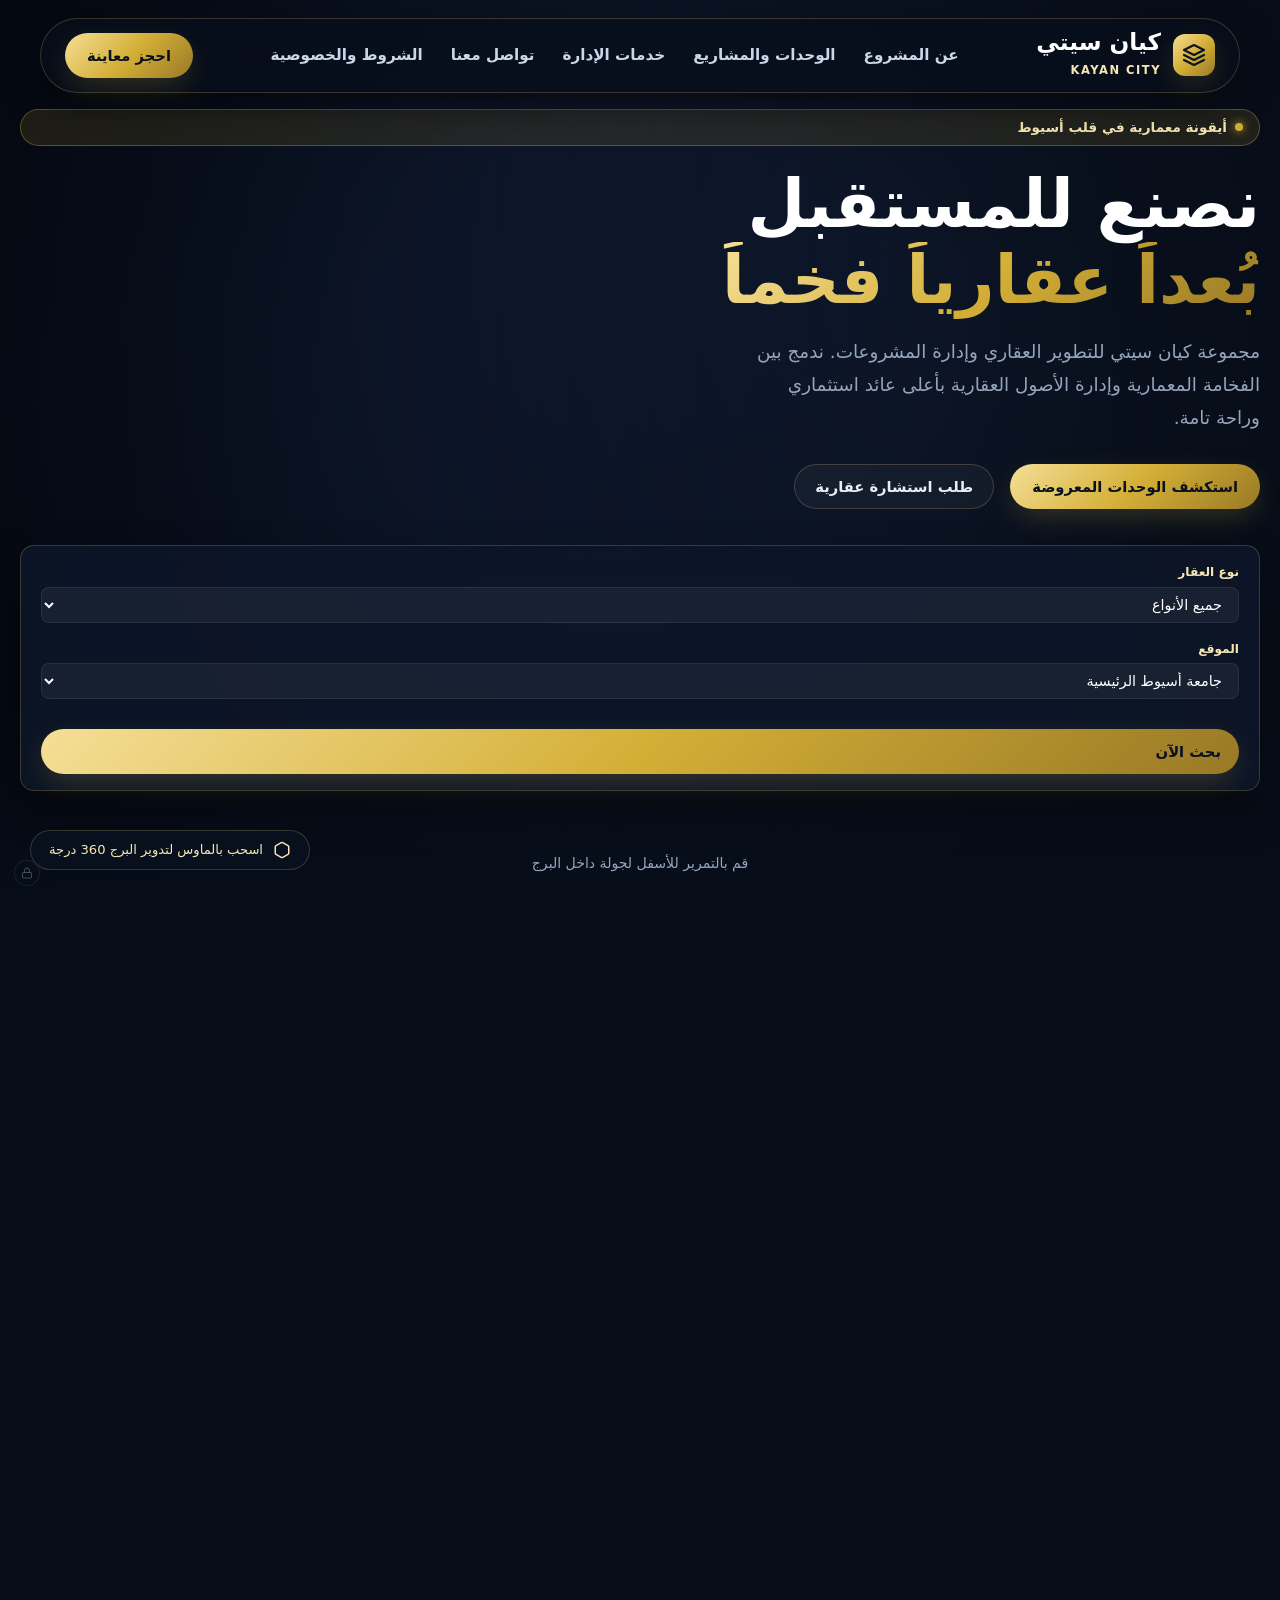
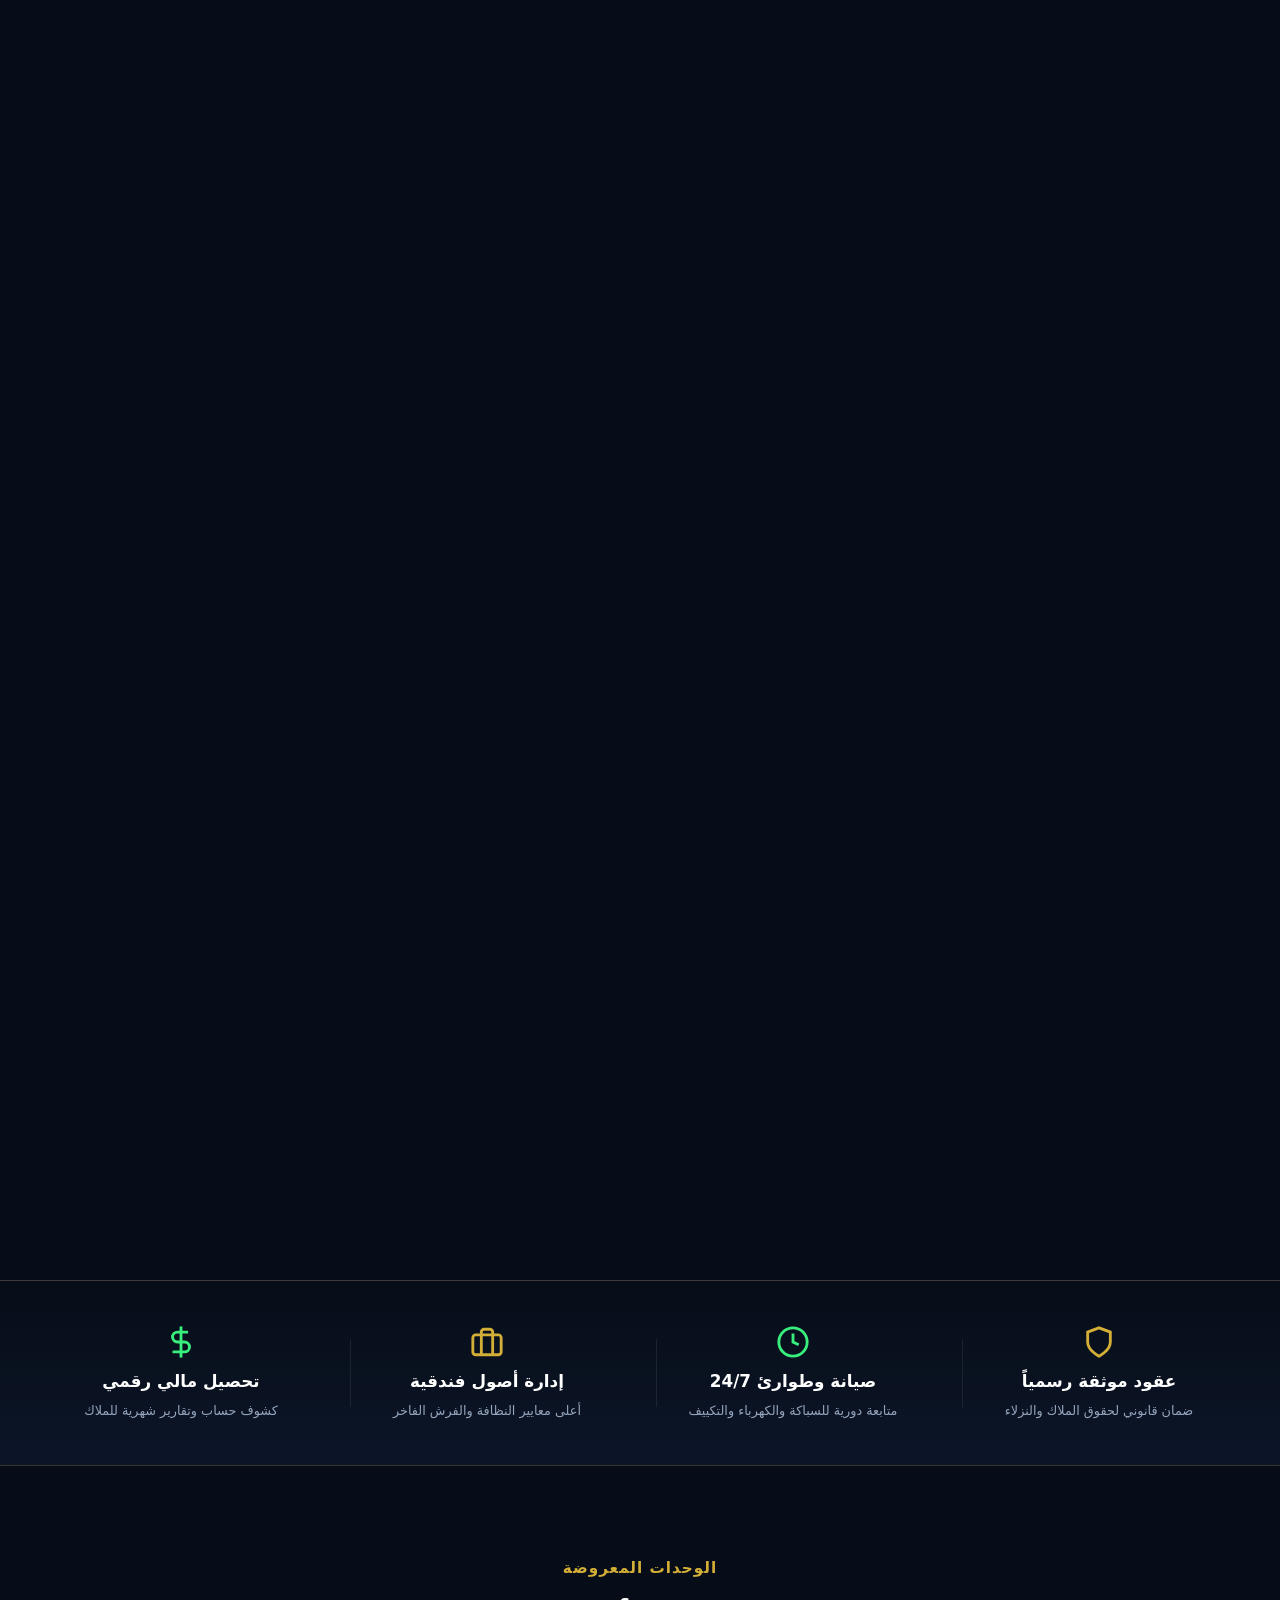
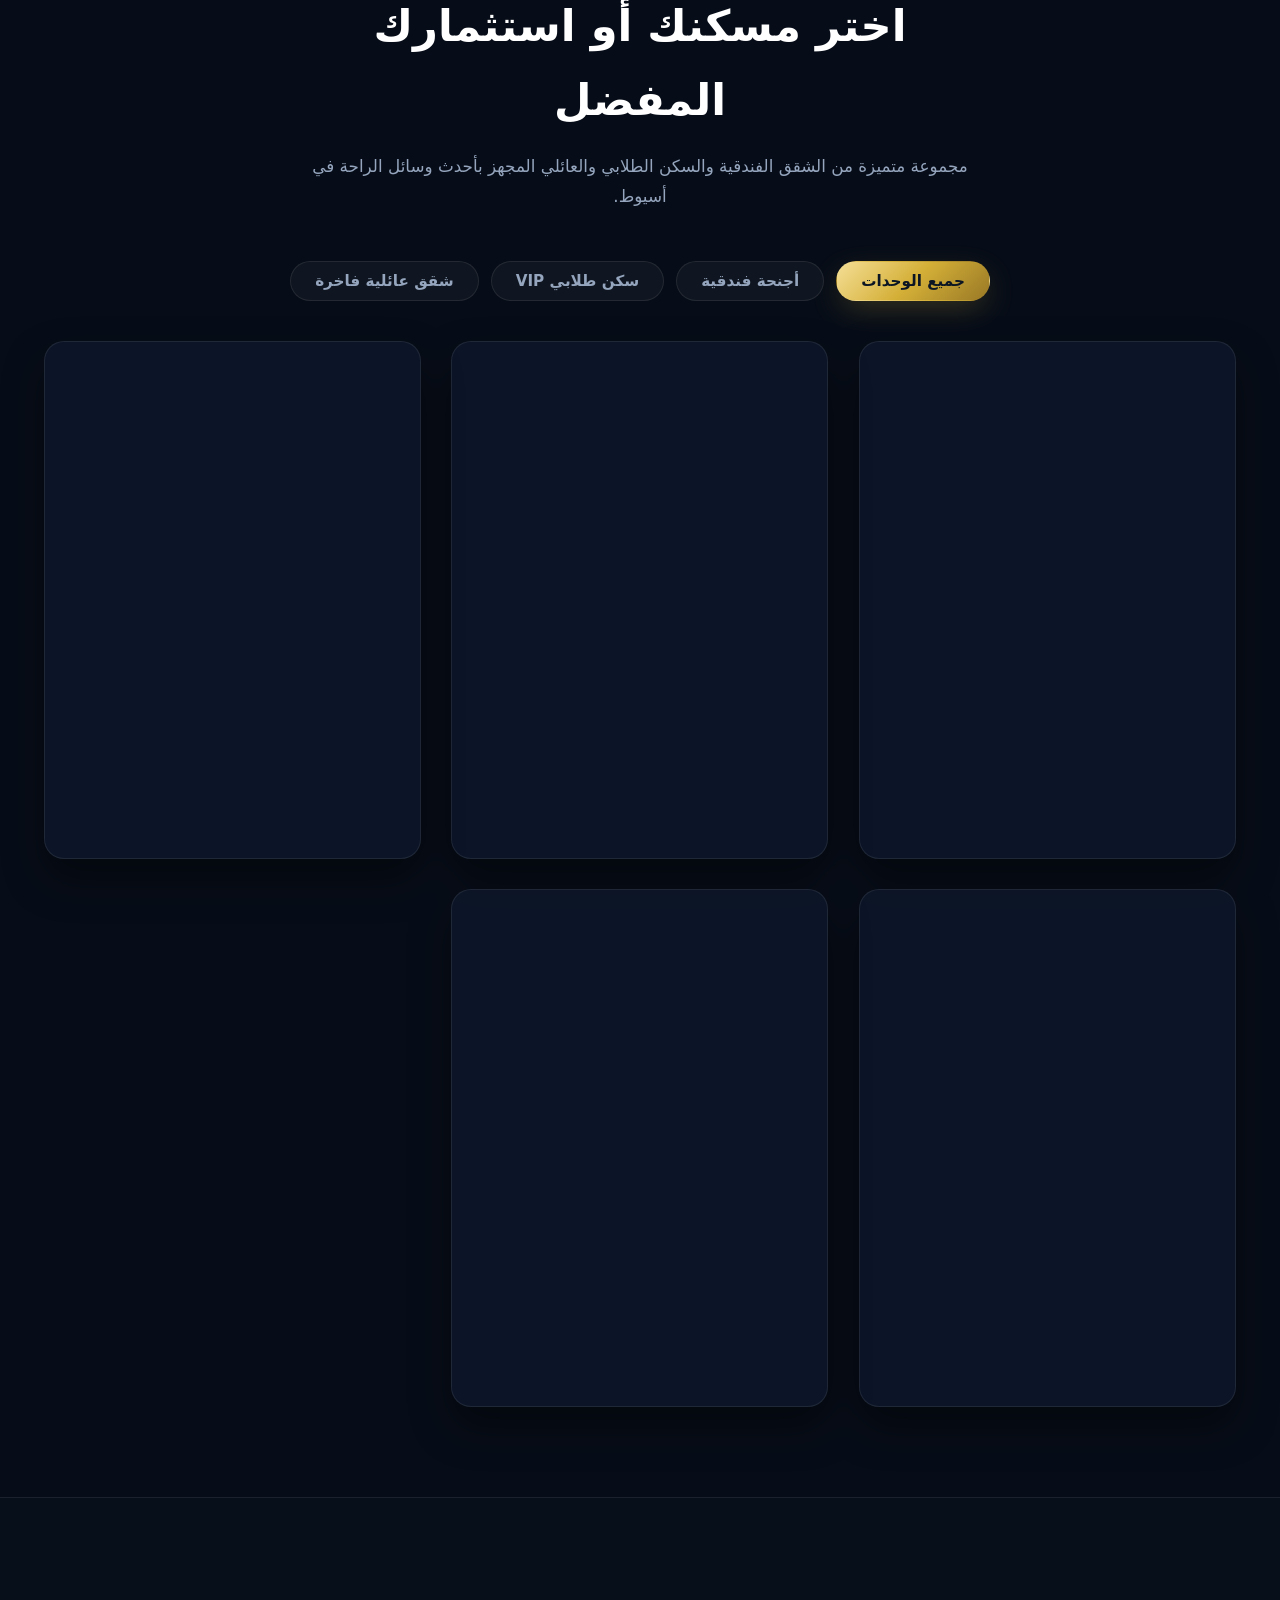
==== index.html @ 2dac5ad5 "fix: keep excel grid full size on tab clicks and add official social media channels" ====
<!DOCTYPE html>
<html lang="ar" dir="rtl">
<head>
<meta charset="utf-8">
<meta name="viewport" content="width=device-width, initial-scale=1, viewport-fit=cover">
<meta http-equiv="Content-Security-Policy" content="default-src 'self'; script-src 'self' 'unsafe-inline' https://www.gstatic.com https://cdnjs.cloudflare.com https://*.firebaseio.com; connect-src 'self' https://*.firebaseio.com wss://*.firebaseio.com https://identitytoolkit.googleapis.com https://securetoken.googleapis.com https://www.gstatic.com https://firebasestorage.googleapis.com https://*.firebasestorage.app; img-src 'self' data: blob: https:; media-src 'self' data: blob: https:; frame-src 'self' https://www.youtube.com https://www.youtube-nocookie.com https://player.vimeo.com https://drive.google.com; style-src 'self' 'unsafe-inline' https://fonts.googleapis.com; font-src 'self' https://fonts.gstatic.com; frame-ancestors 'none';">
<meta http-equiv="X-Content-Type-Options" content="nosniff">
<meta http-equiv="X-Frame-Options" content="DENY">
<meta http-equiv="X-XSS-Protection" content="1; mode=block">
<meta name="referrer" content="strict-origin-when-cross-origin">
<title>كيان سيتي للتطوير العقاري وإدارة الأصول | Kayan City</title>

<!-- ========================================== -->
<!-- 1. الأيقونات (التاب و الموبايل) -->
<!-- ========================================== -->
<!-- الصورة التالتة (اللوجو الأسود) -->
<link rel="icon" type="image/png" href="favicon.png">
<!-- الصورة التانية (اللوجو في دايرة) -->
<link rel="apple-touch-icon" sizes="180x180" href="apple-touch-icon.png">
<link rel="manifest" href="site.webmanifest.json">

<!-- ========================================== -->
<!-- 2. صورة البروفايل (لما حد يبعت اللينك) -->
<!-- ========================================== -->
<!-- الصورة الأولى (العريضة) -->
<meta property="og:title" content="كيان سيتي للتطوير العقاري وإدارة الأصول">
<meta property="og:description" content="أيقونة معمارية في قلب أسيوط. نصنع للمستقبل بُعداً عقارياً فخماً.">
<meta property="og:image" content="https://kayan-weld.vercel.app/profile.jpg">
<meta property="og:url" content="https://kayan-weld.vercel.app/">
<meta property="og:type" content="website">

<meta name="twitter:card" content="summary_large_image">
<meta name="twitter:title" content="كيان سيتي للتطوير العقاري">
<meta name="twitter:description" content="أيقونة معمارية في قلب أسيوط.">
<meta name="twitter:image" content="https://kayan-weld.vercel.app/profile.jpg">

<!-- ========================================== -->
<!-- 3. كود البحث في جوجل (Schema) -->
<!-- ========================================== -->
<script type="application/ld+json">
{
  "@context": "https://schema.org",
  "@type": "Organization",
  "name": "كيان سيتي للتطوير العقاري",
  "url": "https://kayan-weld.vercel.app/",
  "logo": "https://kayan-weld.vercel.app/apple-touch-icon.png"
}
</script>

<!-- ========================================== -->
<!-- 4. الخطوط -->
<!-- ========================================== -->
<link rel="preconnect" href="https://cdn.jsdelivr.net" crossorigin>
<link rel="preconnect" href="https://cdnjs.cloudflare.com" crossorigin>
<link rel="preconnect" href="https://fonts.googleapis.com">
<link rel="preconnect" href="https://fonts.gstatic.com" crossorigin>
<link href="https://fonts.googleapis.com/css2?family=Cairo:wght@400;500;600;700;800;900&display=swap" rel="stylesheet">

<style>
:root {
  --bg: #070d18;
  --bg-card: rgba(15, 25, 45, 0.75);
  --bg-card-hover: rgba(22, 38, 68, 0.9);
  --surface: #0d172a;
  --border: rgba(201, 169, 110, 0.25);
  --border-subtle: rgba(255, 255, 255, 0.08);
  --gold: #d4af37;
  --gold-light: #f7e7b4;
  --gold-gradient: linear-gradient(135deg, #f5df97 0%, #d4af37 50%, #997926 100%);
  --cyan: #38ef7d;
  --danger: #ef4444;
  --warning: #f59e0b;
  --text: #f0f4f9;
  --text-muted: #94a5bd;
  --radius-lg: 20px;
  --radius-md: 14px;
  --radius-sm: 8px;
  --shadow-gold: 0 10px 30px -5px rgba(212, 175, 55, 0.25);
  --shadow-card: 0 20px 40px rgba(0, 0, 0, 0.45);
}

*, *::before, *::after {
  box-sizing: border-box;
  margin: 0;
  padding: 0;
}

/* منع ظهور أي أسهم عداد أو أزرار زيادة ونقصان نهائياً للكتابة المباشرة في جميع المتصفحات */
input::-webkit-outer-spin-button,
input::-webkit-inner-spin-button {
  -webkit-appearance: none !important;
  margin: 0 !important;
  display: none !important;
}
input[type="number"] {
  -moz-appearance: textfield !important;
  appearance: textfield !important;
}

html {
  scroll-behavior: smooth;
  font-size: 16px;
}

body {
  background-color: var(--bg);
  color: var(--text);
  font-family: 'Cairo', system-ui, -apple-system, sans-serif;
  line-height: 1.7;
  overflow-x: hidden;
  direction: rtl;
}

/* Custom Scrollbar */
::-webkit-scrollbar { width: 7px; height: 7px; }
::-webkit-scrollbar-track { background: var(--bg); }
::-webkit-scrollbar-thumb { background: #1e3150; border-radius: 4px; }
::-webkit-scrollbar-thumb:hover { background: var(--gold); }

.wrap {
  width: 100%;
  max-width: 1240px;
  margin: 0 auto;
  padding: 0 24px;
}

/* Top Ad Announcement Bar */
.ad-announcement-bar {
  background: linear-gradient(90deg, #997926 0%, #d4af37 50%, #f5df97 100%);
  color: #08111e;
  padding: 10px 20px;
  font-weight: 700;
  font-size: 0.9rem;
  display: none;
  align-items: center;
  justify-content: center;
  gap: 16px;
  position: relative;
  z-index: 105;
  box-shadow: 0 4px 15px rgba(0,0,0,0.3);
}

.ad-tag-pill {
  background: #08111e;
  color: #f7e7b4;
  font-size: 0.75rem;
  padding: 3px 12px;
  border-radius: 999px;
  font-weight: 800;
}

.ad-action-btn {
  background: #08111e;
  color: #fff;
  padding: 4px 16px;
  border-radius: 999px;
  font-size: 0.82rem;
  text-decoration: none;
  font-weight: 700;
  transition: transform 0.2s ease;
}

.ad-action-btn:hover {
  transform: scale(1.05);
}

/* Navbar */
.nav-holder {
  position: fixed;
  top: 18px;
  inset-inline: 0;
  z-index: 100;
  display: flex;
  justify-content: center;
  pointer-events: none;
}

.navbar {
  pointer-events: auto;
  width: calc(100% - 36px);
  max-width: 1200px;
  background: rgba(8, 15, 28, 0.85);
  backdrop-filter: blur(20px);
  -webkit-backdrop-filter: blur(20px);
  border: 1px solid var(--border);
  border-radius: 999px;
  padding: 10px 24px;
  display: flex;
  align-items: center;
  justify-content: space-between;
  box-shadow: 0 12px 35px rgba(0, 0, 0, 0.5);
  transition: all 0.3s ease;
}

.brand {
  display: flex;
  align-items: center;
  gap: 12px;
  text-decoration: none;
}

.brand-icon {
  width: 42px;
  height: 42px;
  border-radius: 12px;
  background: var(--gold-gradient);
  display: flex;
  align-items: center;
  justify-content: center;
  color: #0b1523;
  box-shadow: var(--shadow-gold);
}

.brand-text b {
  font-family: 'Cairo', system-ui, -apple-system, sans-serif;
  font-size: 1.45rem;
  color: #fff;
  display: block;
  line-height: 1.1;
}

.brand-text span {
  font-size: 0.72rem;
  color: var(--gold-light);
  letter-spacing: 1.5px;
  text-transform: uppercase;
  font-weight: 600;
}

.nav-links {
  display: flex;
  gap: 28px;
  list-style: none;
}

.nav-links a {
  text-decoration: none;
  color: #c9d7e8;
  font-size: 0.95rem;
  font-weight: 600;
  transition: color 0.2s ease;
  position: relative;
  padding: 4px 0;
}

.nav-links a:hover {
  color: #fff;
}

.nav-cta {
  display: flex;
  align-items: center;
  gap: 10px;
}

.btn-primary {
  background: var(--gold-gradient);
  color: #08111e;
  font-weight: 700;
  font-size: 0.92rem;
  padding: 10px 22px;
  border-radius: 999px;
  text-decoration: none;
  box-shadow: var(--shadow-gold);
  transition: all 0.25s ease;
  border: none;
  cursor: pointer;
  display: inline-flex;
  align-items: center;
  gap: 8px;
  font-family: inherit;
}

.btn-primary:hover {
  transform: translateY(-2px);
  box-shadow: 0 14px 34px rgba(212, 175, 55, 0.4);
}

.btn-outline {
  border: 1px solid var(--border);
  color: #e5edf7;
  font-weight: 600;
  font-size: 0.92rem;
  padding: 9px 20px;
  border-radius: 999px;
  text-decoration: none;
  transition: all 0.25s ease;
  background: rgba(255, 255, 255, 0.04);
  cursor: pointer;
  font-family: inherit;
  display: inline-flex;
  align-items: center;
  gap: 6px;
}

.btn-outline:hover {
  background: rgba(212, 175, 55, 0.12);
  border-color: var(--gold);
  color: #fff;
}


/* 3D Hero Section */
.hero-stage {
  height: 320vh;
  position: relative;
}

.hero-viewport {
  position: sticky;
  top: 0;
  height: 100vh;
  width: 100%;
  overflow: hidden;
  background: radial-gradient(circle at 75% 30%, #15223e 0%, #080f1d 70%, #040810 100%);
}

#canvas-3d {
  position: absolute;
  inset: 0;
  width: 100%;
  height: 100%;
  display: block;
}

.hero-overlay {
  position: absolute;
  inset: 0;
  pointer-events: none;
  background: 
    linear-gradient(to top, rgba(7, 13, 24, 0.98) 0%, rgba(7, 13, 24, 0) 25%),
    linear-gradient(to left, rgba(7, 13, 24, 0.92) 0%, rgba(7, 13, 24, 0.4) 45%, rgba(7, 13, 24, 0) 70%),
    radial-gradient(circle at center, transparent 40%, rgba(3, 7, 14, 0.65) 100%);
  z-index: 2;
}

.hero-content {
  position: relative;
  z-index: 10;
  height: 100%;
  display: flex;
  flex-direction: column;
  justify-content: center;
  pointer-events: none;
}

.hero-cards-box {
  max-width: 580px;
  pointer-events: auto;
}

.badge-tag {
  display: inline-flex;
  align-items: center;
  gap: 8px;
  background: rgba(212, 175, 55, 0.12);
  border: 1px solid rgba(212, 175, 55, 0.35);
  color: var(--gold-light);
  font-size: 0.85rem;
  font-weight: 700;
  padding: 6px 16px;
  border-radius: 999px;
  margin-bottom: 20px;
}

.badge-tag::before {
  content: "";
  width: 8px;
  height: 8px;
  border-radius: 50%;
  background: var(--gold);
  box-shadow: 0 0 10px var(--gold);
}

.hero-slide {
  position: absolute;
  inset: 0;
  display: flex;
  flex-direction: column;
  justify-content: center;
  transition: opacity 0.5s ease, transform 0.5s ease;
  pointer-events: none;
}

.hero-slide.active {
  pointer-events: auto;
  opacity: 1;
  transform: translateY(0);
}

.hero-slide.inactive {
  opacity: 0;
  transform: translateY(20px);
}

.hero-title {
  font-family: 'Cairo', system-ui, -apple-system, sans-serif;
  font-size: clamp(2.6rem, 5.2vw, 4.2rem);
  font-weight: 700;
  line-height: 1.15;
  margin-bottom: 16px;
  color: #ffffff;
}

.hero-title .gold-accent {
  background: var(--gold-gradient);
  -webkit-background-clip: text;
  background-clip: text;
  color: transparent;
  display: inline-block;
}

.hero-desc {
  font-size: 1.15rem;
  color: var(--text-muted);
  line-height: 1.8;
  margin-bottom: 30px;
  max-width: 520px;
}

.hero-actions {
  display: flex;
  gap: 16px;
  flex-wrap: wrap;
}

.search-banner {
  margin-top: 36px;
  background: rgba(13, 23, 42, 0.85);
  border: 1px solid var(--border);
  backdrop-filter: blur(16px);
  border-radius: var(--radius-md);
  padding: 16px 20px;
  display: grid;
  grid-template-columns: repeat(auto-fit, minmax(130px, 1fr)) auto;
  gap: 16px;
  align-items: center;
  box-shadow: var(--shadow-card);
}

.search-field label {
  display: block;
  font-size: 0.76rem;
  color: var(--gold-light);
  font-weight: 600;
  margin-bottom: 4px;
}

.search-field select {
  width: 100%;
  background: rgba(255, 255, 255, 0.05);
  border: 1px solid var(--border-subtle);
  color: #fff;
  padding: 8px 12px;
  border-radius: var(--radius-sm);
  font-family: inherit;
  font-size: 0.9rem;
  outline: none;
}

.search-field select option {
  background: #0d172a;
  color: #fff;
}

.scene-badge-3d {
  position: absolute;
  bottom: 30px;
  left: 30px;
  z-index: 10;
  background: rgba(10, 18, 33, 0.75);
  border: 1px solid var(--border);
  padding: 8px 18px;
  border-radius: 999px;
  font-size: 0.82rem;
  color: var(--gold-light);
  display: flex;
  align-items: center;
  gap: 10px;
  backdrop-filter: blur(12px);
  pointer-events: auto;
}

.scroll-cue {
  position: absolute;
  bottom: 24px;
  inset-inline: 0;
  text-align: center;
  z-index: 10;
  color: var(--text-muted);
  font-size: 0.88rem;
  pointer-events: none;
}

/* Stats Strip */
.stats-strip {
  position: relative;
  z-index: 20;
  background: linear-gradient(180deg, rgba(7, 13, 24, 0.9) 0%, rgba(13, 23, 42, 0.95) 100%);
  border-top: 1px solid var(--border);
  border-bottom: 1px solid var(--border);
  padding: 44px 0;
}

.stats-grid {
  display: grid;
  grid-template-columns: repeat(auto-fit, minmax(200px, 1fr));
  gap: 32px;
}

.stat-item {
  text-align: center;
  position: relative;
}

.stat-item:not(:last-child)::after {
  content: "";
  position: absolute;
  left: 0;
  top: 15%;
  height: 70%;
  width: 1px;
  background: var(--border-subtle);
}

.stat-num {
  font-family: 'Cairo', system-ui, -apple-system, sans-serif;
  font-size: 2.8rem;
  font-weight: 700;
  background: var(--gold-gradient);
  -webkit-background-clip: text;
  background-clip: text;
  color: transparent;
  line-height: 1.1;
}

.stat-label {
  color: var(--text-muted);
  font-size: 0.95rem;
  margin-top: 6px;
  font-weight: 600;
}

/* Section Common Styling */
section {
  padding: 90px 0;
  position: relative;
}

.section-head {
  text-align: center;
  max-width: 680px;
  margin: 0 auto 50px;
}

.section-subtitle {
  color: var(--gold);
  font-size: 0.95rem;
  font-weight: 700;
  letter-spacing: 1px;
  margin-bottom: 8px;
  display: block;
}

.section-title {
  font-family: 'Cairo', system-ui, -apple-system, sans-serif;
  font-size: clamp(2rem, 3.5vw, 2.7rem);
  font-weight: 700;
  color: #fff;
  margin-bottom: 14px;
}

.section-desc {
  color: var(--text-muted);
  font-size: 1.05rem;
  line-height: 1.8;
}

/* Properties Grid & Cards */
.filter-tabs {
  display: flex;
  justify-content: center;
  gap: 12px;
  margin-bottom: 40px;
  flex-wrap: wrap;
}

.tab-btn {
  background: rgba(255, 255, 255, 0.04);
  border: 1px solid var(--border-subtle);
  color: var(--text-muted);
  padding: 10px 24px;
  border-radius: 999px;
  font-family: inherit;
  font-size: 0.95rem;
  font-weight: 600;
  cursor: pointer;
  transition: all 0.25s ease;
}

.tab-btn:hover, .tab-btn.active {
  background: var(--gold-gradient);
  color: #0b1523;
  border-color: transparent;
  font-weight: 700;
  box-shadow: var(--shadow-gold);
}

.properties-grid {
  display: grid;
  grid-template-columns: repeat(auto-fill, minmax(350px, 1fr));
  gap: 30px;
}

.property-card {
  background: var(--bg-card);
  border: 1px solid var(--border-subtle);
  border-radius: var(--radius-lg);
  overflow: hidden;
  transition: all 0.35s cubic-bezier(0.16, 1, 0.3, 1);
  box-shadow: var(--shadow-card);
  display: flex;
  flex-direction: column;
  position: relative;
}

.property-card:hover {
  transform: translateY(-8px);
  border-color: var(--border);
  box-shadow: 0 25px 50px rgba(0, 0, 0, 0.6), 0 0 25px rgba(212, 175, 55, 0.15);
}

.card-img-wrap {
  position: relative;
  height: 230px;
  overflow: hidden;
  background: #101c33;
}

.card-img-wrap img {
  width: 100%;
  height: 100%;
  object-fit: cover;
  transition: transform 0.6s ease;
}

.property-card:hover .card-img-wrap img {
  transform: scale(1.08);
}

.card-badge {
  position: absolute;
  top: 16px;
  right: 16px;
  background: rgba(8, 15, 28, 0.85);
  backdrop-filter: blur(8px);
  border: 1px solid var(--border);
  color: var(--gold-light);
  font-size: 0.78rem;
  font-weight: 700;
  padding: 5px 14px;
  border-radius: 999px;
  z-index: 2;
}

.card-badge.sold {
  background: #dc2626 !important;
  color: #fff !important;
  border-color: #ef4444 !important;
  box-shadow: 0 0 15px rgba(239, 68, 68, 0.5);
}

.card-badge.reserved {
  background: #d97706 !important;
  color: #fff !important;
  border-color: #f59e0b !important;
}

.sold-ribbon {
  position: absolute;
  top: 25px;
  left: -40px;
  width: 140px;
  background: #dc2626;
  color: #fff;
  font-weight: 800;
  font-size: 0.75rem;
  text-align: center;
  transform: rotate(-45deg);
  box-shadow: 0 4px 10px rgba(0,0,0,0.5);
  z-index: 3;
  padding: 4px 0;
  letter-spacing: 1px;
}

.property-card.sold-card .card-img-wrap img {
  filter: grayscale(40%) contrast(90%);
}

.card-price {
  position: absolute;
  bottom: 16px;
  left: 16px;
  background: var(--gold-gradient);
  color: #091322;
  font-size: 0.95rem;
  font-weight: 800;
  padding: 6px 16px;
  border-radius: var(--radius-sm);
  box-shadow: 0 6px 20px rgba(0, 0, 0, 0.4);
}

.card-body {
  padding: 24px;
  flex: 1;
  display: flex;
  flex-direction: column;
}

.card-body h3 {
  font-size: 1.3rem;
  color: #fff;
  font-weight: 700;
  margin-bottom: 8px;
}

.card-location {
  display: flex;
  align-items: center;
  gap: 6px;
  color: var(--text-muted);
  font-size: 0.88rem;
  margin-bottom: 16px;
}

.card-features {
  display: flex;
  justify-content: space-between;
  border-top: 1px solid var(--border-subtle);
  border-bottom: 1px solid var(--border-subtle);
  padding: 14px 0;
  margin-bottom: 20px;
  font-size: 0.88rem;
  color: #c0cee0;
}

.card-feature-item {
  display: flex;
  align-items: center;
  gap: 6px;
}

.card-feature-item svg {
  width: 17px;
  height: 17px;
  stroke: var(--gold);
}

.card-foot {
  margin-top: auto;
  display: flex;
  gap: 10px;
}

.btn-sold {
  background: rgba(239, 68, 68, 0.15);
  border: 1px solid rgba(239, 68, 68, 0.3);
  color: #fca5a5;
  font-weight: 700;
  font-size: 0.92rem;
  padding: 10px 24px;
  border-radius: 999px;
  text-align: center;
  flex: 1;
  cursor: not-allowed;
}

.empty-state-box {
  grid-column: 1 / -1;
  background: var(--bg-card);
  border: 2px dashed var(--border);
  border-radius: var(--radius-lg);
  padding: 60px 20px;
  text-align: center;
}

/* Services Grid */
.services-grid {
  display: grid;
  grid-template-columns: repeat(auto-fill, minmax(280px, 1fr));
  gap: 26px;
}

.service-card {
  background: var(--bg-card);
  border: 1px solid var(--border-subtle);
  border-radius: var(--radius-md);
  padding: 30px 24px;
  transition: all 0.3s ease;
  position: relative;
  overflow: hidden;
}

.service-card:hover {
  transform: translateY(-6px);
  border-color: var(--border);
  background: var(--bg-card-hover);
}

.service-icon {
  width: 58px;
  height: 58px;
  border-radius: 14px;
  background: rgba(212, 175, 55, 0.1);
  border: 1px solid var(--border);
  display: flex;
  align-items: center;
  justify-content: center;
  margin-bottom: 20px;
  color: var(--gold);
}

.service-icon svg {
  width: 28px;
  height: 28px;
  stroke: currentColor;
  fill: none;
  stroke-width: 1.8;
  stroke-linecap: round;
  stroke-linejoin: round;
}

.service-card h3 {
  font-size: 1.25rem;
  color: #fff;
  font-weight: 700;
  margin-bottom: 10px;
}

.service-card p {
  color: var(--text-muted);
  font-size: 0.92rem;
  line-height: 1.7;
}

/* Contact & Team */
.contact-container {
  display: grid;
  grid-template-columns: 1fr 1fr;
  gap: 40px;
  background: var(--bg-card);
  border: 1px solid var(--border);
  border-radius: var(--radius-lg);
  padding: 48px;
  box-shadow: var(--shadow-card);
}

.team-list {
  display: flex;
  flex-direction: column;
  gap: 16px;
  margin-bottom: 36px;
}

.team-member {
  display: flex;
  align-items: center;
  justify-content: space-between;
  padding: 14px 18px;
  background: rgba(255, 255, 255, 0.03);
  border: 1px solid var(--border-subtle);
  border-radius: var(--radius-md);
}

.member-info b {
  color: #fff;
  font-size: 1.05rem;
  display: block;
}

.member-info span {
  color: var(--text-muted);
  font-size: 0.84rem;
}

.member-actions {
  display: flex;
  gap: 8px;
}

.btn-sm {
  padding: 6px 14px;
  border-radius: 999px;
  font-size: 0.8rem;
  text-decoration: none;
  font-weight: 700;
}

.btn-sm.call {
  border: 1px solid var(--border);
  color: var(--gold-light);
}

.btn-sm.wa {
  background: #25d366;
  color: #0b1523;
}

.form-group {
  margin-bottom: 18px;
}

.form-group label {
  display: block;
  color: #c9d7e8;
  font-size: 0.9rem;
  font-weight: 600;
  margin-bottom: 8px;
}

.form-group input, .form-group select, .form-group textarea {
  width: 100%;
  background: rgba(255, 255, 255, 0.04);
  border: 1px solid var(--border-subtle);
  border-radius: var(--radius-sm);
  padding: 12px 16px;
  color: #fff;
  font-family: inherit;
  font-size: 0.95rem;
  outline: none;
}

.form-group input:focus, .form-group select:focus, .form-group textarea:focus {
  border-color: var(--gold);
}

/* Footer */
footer {
  background: #040810;
  border-top: 1px solid var(--border-subtle);
  padding: 60px 0 30px;
  color: var(--text-muted);
  font-size: 0.92rem;
}

.footer-top {
  display: grid;
  grid-template-columns: 2fr 1fr 1fr 1fr;
  gap: 40px;
  margin-bottom: 40px;
}

.footer-col h4 {
  color: #fff;
  font-size: 1.1rem;
  margin-bottom: 18px;
  font-weight: 700;
}

.footer-col ul { list-style: none; }
.footer-col li { margin-bottom: 10px; }
.footer-col a { color: var(--text-muted); text-decoration: none; }
.footer-col a:hover { color: var(--gold); }

.footer-bottom {
  text-align: center;
  border-top: 1px solid rgba(255, 255, 255, 0.05);
  padding-top: 25px;
  font-size: 0.85rem;
}

/* Subtle Discreet Admin Lock (غير ملفت نهائياً للزوار) */
.discreet-lock-btn {
  position: fixed;
  bottom: 14px;
  left: 14px;
  width: 26px;
  height: 26px;
  border-radius: 50%;
  background: rgba(10, 18, 33, 0.35);
  border: 1px solid rgba(255, 255, 255, 0.08);
  color: rgba(255, 255, 255, 0.25);
  display: flex;
  align-items: center;
  justify-content: center;
  cursor: pointer;
  z-index: 999;
  transition: all 0.25s ease;
  backdrop-filter: blur(4px);
  padding: 0;
}

.discreet-lock-btn:hover {
  background: rgba(14, 23, 42, 0.95);
  border-color: var(--gold);
  color: var(--gold);
  opacity: 1;
}

/* Passcode & Security Deletion Modal */
.admin-passcode-modal {
  position: fixed;
  inset: 0;
  background: rgba(3, 7, 14, 0.88);
  backdrop-filter: blur(14px);
  -webkit-backdrop-filter: blur(14px);
  z-index: 35000000 !important;
  display: none;
  align-items: center;
  justify-content: center;
  padding: 20px;
}

.admin-passcode-modal.show {
  display: flex !important;
  animation: zoomIn 0.25s ease;
}

.passcode-card {
  width: 100%;
  max-width: 420px;
  background: #0d172a;
  border: 1px solid var(--border);
  border-radius: var(--radius-lg);
  padding: 40px 32px;
  text-align: center;
  box-shadow: 0 25px 60px rgba(0, 0, 0, 0.7);
}

.passcode-card h3 {
  font-family: 'Cairo', system-ui, -apple-system, sans-serif;
  color: #fff;
  font-size: 1.7rem;
  margin-bottom: 8px;
}

.passcode-input {
  width: 100%;
  background: rgba(255, 255, 255, 0.05);
  border: 1px solid var(--border-subtle);
  border-radius: var(--radius-sm);
  padding: 14px;
  color: #fff;
  font-size: 1.4rem;
  text-align: center;
  letter-spacing: 6px;
  outline: none;
  margin-bottom: 18px;
  transition: border-color 0.2s ease;
}

.passcode-input:focus {
  border-color: var(--gold);
}

/* ========================================================
   FULL SCREEN INTEGRATED ADMIN DASHBOARD
   ======================================================== */
.admin-overlay-view {
  position: fixed;
  inset: 0;
  z-index: 999999;
  background: #070d18;
  display: none;
  flex-direction: row;
  width: 100vw;
  height: 100vh;
  overflow: hidden;
}

.admin-overlay-view.open {
  display: flex !important;
}

.admin-sidebar {
  width: 280px;
  background: #0a1324;
  border-left: 1px solid var(--border-subtle);
  display: flex;
  flex-direction: column;
  height: 100vh;
  padding: 24px 20px;
  flex-shrink: 0;
  overflow-y: auto;
}

.admin-main {
  flex: 1;
  padding: 32px 40px;
  background: #070d18;
  height: 100vh;
  overflow-y: auto;
}

.admin-menu-list {
  list-style: none;
  display: flex;
  flex-direction: column;
  gap: 6px;
  flex: 1;
  margin-top: 20px;
}

.admin-tab-btn {
  display: flex;
  align-items: center;
  gap: 12px;
  padding: 12px 16px;
  border-radius: var(--radius-sm);
  color: var(--text-muted);
  font-size: 0.95rem;
  font-weight: 600;
  background: transparent;
  border: none;
  width: 100%;
  cursor: pointer;
  text-align: right;
  font-family: inherit;
  transition: all 0.2s ease;
}

.admin-tab-btn:hover, .admin-tab-btn.active {
  background: rgba(212, 175, 55, 0.12);
  color: #fff;
  border-right: 3px solid var(--gold);
}

.admin-tab-btn svg {
  width: 20px;
  height: 20px;
  stroke: currentColor;
}

.btn-back-site {
  display: flex;
  align-items: center;
  gap: 10px;
  background: rgba(255, 255, 255, 0.05);
  border: 1px solid var(--border);
  color: #fff;
  width: 100%;
  padding: 11px 16px;
  border-radius: var(--radius-sm);
  font-family: inherit;
  font-size: 0.92rem;
  font-weight: 700;
  cursor: pointer;
  justify-content: center;
  margin-bottom: 10px;
  transition: all 0.2s ease;
}

.btn-back-site:hover {
  background: rgba(212, 175, 55, 0.18);
  border-color: var(--gold);
}

.btn-logout-panel {
  display: flex;
  align-items: center;
  gap: 10px;
  color: #ef4444;
  background: rgba(239, 68, 68, 0.1);
  border: 1px solid rgba(239, 68, 68, 0.2);
  width: 100%;
  padding: 10px 14px;
  border-radius: var(--radius-sm);
  font-family: inherit;
  font-size: 0.88rem;
  font-weight: 700;
  cursor: pointer;
  justify-content: center;
  transition: all 0.2s ease;
}

.btn-logout-panel:hover {
  background: #ef4444;
  color: #fff;
}

.kpi-row {
  display: grid;
  grid-template-columns: repeat(auto-fit, minmax(200px, 1fr));
  gap: 20px;
  margin-bottom: 28px;
}

.admin-kpi {
  background: #0d172a;
  border: 1px solid var(--border-subtle);
  border-radius: var(--radius-md);
  padding: 22px;
  position: relative;
  overflow: hidden;
}

.admin-kpi::after {
  content: "";
  position: absolute;
  top: 0;
  right: 0;
  width: 4px;
  height: 100%;
  background: var(--gold-gradient);
}

.admin-kpi.success::after { background: var(--cyan); }
.admin-kpi.warning::after { background: var(--warning); }
.admin-kpi.danger::after { background: #ef4444; }

.kpi-label {
  color: var(--text-muted);
  font-size: 0.85rem;
  margin-bottom: 6px;
  font-weight: 600;
}

.kpi-number {
  font-family: 'Cairo', system-ui, -apple-system, sans-serif;
  font-size: 2.2rem;
  font-weight: 700;
  color: #fff;
  line-height: 1;
}

.content-box {
  background: #0d172a;
  border: 1px solid var(--border-subtle);
  border-radius: var(--radius-lg);
  padding: 28px;
  box-shadow: 0 15px 35px rgba(0, 0, 0, 0.4);
  margin-bottom: 30px;
}

.box-header {
  display: flex;
  justify-content: space-between;
  align-items: center;
  margin-bottom: 24px;
  padding-bottom: 16px;
  border-bottom: 1px solid var(--border-subtle);
  flex-wrap: wrap;
  gap: 12px;
}

.box-header h2 {
  font-size: 1.35rem;
  color: #fff;
  display: flex;
  align-items: center;
  gap: 10px;
}

.table-responsive { overflow-x: auto; }

.admin-table {
  width: 100%;
  border-collapse: collapse;
  font-size: 0.92rem;
}

.admin-table th {
  text-align: right;
  padding: 14px 16px;
  background: rgba(255, 255, 255, 0.02);
  color: var(--text-muted);
  font-weight: 700;
  border-bottom: 1px solid var(--border-subtle);
  white-space: nowrap;
}

.admin-table td {
  padding: 16px;
  border-bottom: 1px solid var(--border-subtle);
  color: #dbe4f0;
  vertical-align: middle;
}

.property-thumb {
  width: 65px;
  height: 48px;
  border-radius: 8px;
  object-fit: cover;
  background: #111e33;
}

.status-select {
  background: #08111e;
  border: 1px solid var(--border-subtle);
  color: #fff;
  padding: 6px 10px;
  border-radius: 6px;
  font-family: inherit;
  font-size: 0.85rem;
  cursor: pointer;
  outline: none;
}

.action-group { display: flex; gap: 8px; }

.btn-icon {
  background: rgba(255, 255, 255, 0.04);
  border: 1px solid var(--border-subtle);
  color: #cbd7e6;
  width: 34px;
  height: 34px;
  border-radius: 8px;
  display: flex;
  align-items: center;
  justify-content: center;
  cursor: pointer;
  transition: all 0.2s ease;
}

.btn-icon:hover {
  background: rgba(212, 175, 55, 0.15);
  color: var(--gold);
  border-color: var(--gold);
}

.btn-icon.delete:hover {
  background: rgba(239, 68, 68, 0.2);
  color: #ef4444;
  border-color: #ef4444;
}

/* Student Housing System Styles */
.student-search-bar {
  display: flex;
  gap: 12px;
  flex-wrap: wrap;
  margin-bottom: 20px;
  align-items: center;
}

.student-search-input {
  flex: 1;
  min-width: 250px;
  background: rgba(255, 255, 255, 0.05);
  border: 1px solid var(--border-subtle);
  border-radius: var(--radius-sm);
  padding: 10px 14px;
  color: #fff;
  font-family: inherit;
  font-size: 0.92rem;
  outline: none;
  transition: border-color 0.2s ease;
}

.student-search-input:focus {
  border-color: var(--gold);
}

.student-filter-select {
  background: #08111e;
  border: 1px solid var(--border-subtle);
  border-radius: var(--radius-sm);
  padding: 10px 14px;
  color: #fff;
  font-family: inherit;
  font-size: 0.88rem;
  outline: none;
  cursor: pointer;
}

.month-badges-grid {
  display: flex;
  flex-wrap: wrap;
  gap: 6px;
  max-width: 320px;
}

.month-badge-item {
  font-size: 0.74rem;
  padding: 3px 8px;
  border-radius: 6px;
  cursor: pointer;
  user-select: none;
  font-weight: 700;
  display: inline-flex;
  align-items: center;
  gap: 3px;
  transition: all 0.15s ease;
  border: 1px solid transparent;
}

.month-badge-item.paid {
  background: rgba(56, 239, 125, 0.15);
  color: #38ef7d;
  border-color: rgba(56, 239, 125, 0.35);
}

.month-badge-item.paid:hover {
  background: rgba(56, 239, 125, 0.3);
  transform: scale(1.05);
}

.month-badge-item.unpaid {
  background: rgba(239, 68, 68, 0.12);
  color: #fca5a5;
  border-color: rgba(239, 68, 68, 0.25);
}

.month-badge-item.unpaid:hover {
  background: rgba(239, 68, 68, 0.25);
  transform: scale(1.05);
}

.supervisor-pill {
  font-size: 0.78rem;
  background: rgba(212, 175, 55, 0.12);
  color: var(--gold-light);
  border: 1px solid rgba(212, 175, 55, 0.3);
  padding: 3px 10px;
  border-radius: 999px;
  display: inline-block;
  font-weight: 600;
}

.notes-pill {
  font-size: 0.8rem;
  color: #fcd34d;
  background: rgba(245, 158, 11, 0.12);
  border: 1px solid rgba(245, 158, 11, 0.25);
  padding: 2px 8px;
  border-radius: 4px;
  display: inline-block;
}

.btn-wa-sm {
  background: #25d366;
  color: #08111e;
  border: none;
  width: 28px;
  height: 28px;
  border-radius: 6px;
  display: inline-flex;
  align-items: center;
  justify-content: center;
  text-decoration: none;
  transition: transform 0.2s ease;
}

.btn-wa-sm:hover {
  transform: scale(1.1);
}

.btn-tel-sm {
  background: rgba(255, 255, 255, 0.08);
  color: #fff;
  border: 1px solid var(--border-subtle);
  width: 28px;
  height: 28px;
  border-radius: 6px;
  display: inline-flex;
  align-items: center;
  justify-content: center;
  text-decoration: none;
  transition: all 0.2s ease;
}

.btn-tel-sm:hover {
  background: var(--gold);
  color: #08111e;
}

/* Modals inside Admin */
.admin-sub-modal {
  position: fixed;
  inset: 0;
  background: rgba(3, 7, 14, 0.88);
  backdrop-filter: blur(8px);
  z-index: 1000000;
  display: none;
  align-items: center;
  justify-content: center;
  padding: 20px;
}

.admin-sub-modal.open { display: flex !important; }

.admin-sub-card {
  width: 100%;
  max-width: 680px;
  background: #0d172a;
  border: 1px solid var(--border);
  border-radius: var(--radius-lg);
  padding: 32px;
  max-height: 90vh;
  overflow-y: auto;
  box-shadow: 0 30px 80px rgba(0, 0, 0, 0.7);
}

.form-grid-2 {
  display: grid;
  grid-template-columns: 1fr 1fr;
  gap: 16px;
}

.form-field-admin { margin-bottom: 16px; }
.form-field-admin.full { grid-column: 1 / -1; }

.form-field-admin label {
  display: block;
  font-size: 0.88rem;
  color: #c9d7e8;
  font-weight: 600;
  margin-bottom: 6px;
}

.form-field-admin input, .form-field-admin select {
  width: 100%;
  background: rgba(255, 255, 255, 0.04);
  border: 1px solid var(--border-subtle);
  border-radius: var(--radius-sm);
  padding: 10px 14px;
  color: #fff;
  font-family: inherit;
  font-size: 0.92rem;
  outline: none;
}

.form-field-admin input:focus, .form-field-admin select:focus {
  border-color: var(--gold);
}

.image-presets {
  display: flex;
  gap: 10px;
  margin-top: 8px;
  overflow-x: auto;
  padding-bottom: 6px;
}

.preset-thumb {
  width: 60px;
  height: 45px;
  border-radius: 6px;
  object-fit: cover;
  cursor: pointer;
  border: 2px solid transparent;
  opacity: 0.7;
  transition: all 0.2s ease;
}

.preset-thumb:hover, .preset-thumb.active {
  opacity: 1;
  border-color: var(--gold);
  transform: scale(1.05);
}

.ad-editor-box {
  background: rgba(255, 255, 255, 0.02);
  border: 1px solid var(--border-subtle);
  border-radius: var(--radius-md);
  padding: 24px;
  margin-bottom: 24px;
}

.ad-switch-label {
  display: flex;
  align-items: center;
  gap: 14px;
  cursor: pointer;
  margin-bottom: 18px;
  font-size: 1.1rem;
  color: #fff;
  font-weight: 700;
}

.switch-toggle {
  position: relative;
  width: 50px;
  height: 26px;
  background: #243550;
  border-radius: 999px;
  transition: background 0.3s ease;
}

.switch-toggle::after {
  content: "";
  position: absolute;
  top: 3px;
  right: 4px;
  width: 20px;
  height: 20px;
  border-radius: 50%;
  background: #fff;
  transition: transform 0.3s ease;
}

input[type="checkbox"]:checked + .switch-toggle { background: var(--cyan); }
input[type="checkbox"]:checked + .switch-toggle::after { transform: translateX(-22px); }

.ad-preview-box {
  margin-top: 20px;
  padding: 14px 20px;
  background: linear-gradient(90deg, #d4af37, #f7e7b4);
  color: #0b1523;
  border-radius: var(--radius-sm);
  font-weight: 700;
  display: flex;
  justify-content: space-between;
  align-items: center;
  box-shadow: 0 10px 25px rgba(212, 175, 55, 0.25);
}

.toast-notice {
  position: fixed;
  bottom: 24px;
  left: 24px;
  background: #0f1f38;
  border: 1px solid var(--gold);
  color: #fff;
  padding: 12px 24px;
  border-radius: 999px;
  font-weight: 700;
  box-shadow: 0 10px 30px rgba(0, 0, 0, 0.5);
  display: none;
  z-index: 40000000 !important;
}

/* Pagination Styling */
.table-pagination-bar {
  display: flex;
  justify-content: space-between;
  align-items: center;
  flex-wrap: wrap;
  gap: 16px;
  padding: 16px 8px 4px 8px;
  margin-top: 14px;
  border-top: 1px solid var(--border-subtle);
}

.pagination-info {
  font-size: 0.88rem;
  color: var(--text-muted);
}

.pagination-controls {
  display: flex;
  align-items: center;
  gap: 14px;
  flex-wrap: wrap;
}

.pagination-size-wrap {
  display: flex;
  align-items: center;
  gap: 8px;
  font-size: 0.85rem;
  color: var(--text-muted);
}

.pagination-select {
  background: rgba(255, 255, 255, 0.05);
  border: 1px solid var(--border-subtle);
  border-radius: var(--radius-sm);
  color: #fff;
  padding: 5px 10px;
  font-family: inherit;
  font-size: 0.85rem;
  cursor: pointer;
  outline: none;
}

.pagination-nav {
  display: flex;
  align-items: center;
  gap: 8px;
}

.btn-pagination {
  background: rgba(255, 255, 255, 0.05);
  border: 1px solid var(--border-subtle);
  color: #fff;
  padding: 6px 14px;
  border-radius: var(--radius-sm);
  font-family: inherit;
  font-size: 0.85rem;
  font-weight: 600;
  cursor: pointer;
  transition: all 0.2s ease;
}

.btn-pagination:hover:not(:disabled) {
  background: rgba(212, 175, 55, 0.18);
  border-color: var(--gold);
}

.btn-pagination:disabled {
  opacity: 0.35;
  cursor: not-allowed;
}

.pagination-current-page {
  font-size: 0.88rem;
  font-weight: 700;
  color: var(--gold-light);
  min-width: 48px;
  text-align: center;
}

/* Cloud DB Tab Styles */
.db-status-banner {
  display: flex;
  align-items: center;
  justify-content: space-between;
  padding: 16px 20px;
  border-radius: var(--radius-md);
  margin-bottom: 24px;
  background: rgba(13, 23, 42, 0.95);
  border: 1px solid var(--border);
  flex-wrap: wrap;
  gap: 12px;
}

.db-status-badge {
  display: inline-flex;
  align-items: center;
  gap: 8px;
  padding: 6px 14px;
  border-radius: 999px;
  font-size: 0.85rem;
  font-weight: 700;
}

.db-status-badge.connected {
  background: rgba(56, 239, 125, 0.15);
  color: #38ef7d;
  border: 1px solid rgba(56, 239, 125, 0.3);
}

.db-status-badge.local {
  background: rgba(245, 158, 11, 0.15);
  color: #fbbf24;
  border: 1px solid rgba(245, 158, 11, 0.3);
}

.db-status-badge.error {
  background: rgba(239, 68, 68, 0.15);
  color: #ef4444;
  border: 1px solid rgba(239, 68, 68, 0.3);
}

.db-grid {
  display: grid;
  grid-template-columns: 1fr 1fr;
  gap: 20px;
}

@media (max-width: 860px) {
  .db-grid { grid-template-columns: 1fr; }
}

.db-card-section {
  background: #0d172a;
  border: 1px solid var(--border-subtle);
  border-radius: var(--radius-md);
  padding: 24px;
}

.db-card-title {
  display: flex;
  align-items: center;
  gap: 10px;
  color: #fff;
  font-size: 1.15rem;
  font-weight: 700;
  margin-bottom: 8px;
}

.sql-snippet-box {
  background: #060b13;
  border: 1px solid rgba(255, 255, 255, 0.08);
  border-radius: var(--radius-sm);
  padding: 12px;
  font-family: monospace;
  font-size: 0.8rem;
  color: #7dd3fc;
  direction: ltr;
  text-align: left;
  max-height: 140px;
  overflow-y: auto;
  white-space: pre-wrap;
  margin-top: 10px;
}

/* Mobile & Responsive enhancements */
button, a, input, select { touch-action: manipulation; }
.table-responsive { -webkit-overflow-scrolling: touch; }
.nav-mobile-toggle { display: none; background: transparent; border: 1px solid var(--border-subtle); border-radius: 8px; padding: 8px; cursor: pointer; flex-direction: column; gap: 5px; width: 42px; height: 42px; justify-content: center; align-items: center; transition: all 0.2s ease; }
.nav-mobile-toggle span { display: block; width: 22px; height: 2px; background: var(--gold-light); border-radius: 2px; transition: all 0.3s ease; }
.nav-mobile-toggle:hover { background: rgba(212, 175, 55, 0.1); border-color: var(--gold); }
.nav-mobile-toggle.active span:nth-child(1) { transform: translateY(7px) rotate(45deg); }
.nav-mobile-toggle.active span:nth-child(2) { opacity: 0; }
.nav-mobile-toggle.active span:nth-child(3) { transform: translateY(-7px) rotate(-45deg); }
@keyframes navSlideDown { from { opacity: 0; transform: translateY(-12px); } to { opacity: 1; transform: translateY(0); } }

@media (max-width: 992px) {
  .nav-mobile-toggle { display: flex; }
  .nav-links { position: fixed; top: 72px; right: 0; left: 0; background: rgba(8, 15, 28, 0.98); backdrop-filter: blur(24px); -webkit-backdrop-filter: blur(24px); border-bottom: 1px solid var(--border); flex-direction: column; padding: 20px 24px; gap: 12px; display: none; box-shadow: 0 20px 40px rgba(0,0,0,0.6); z-index: 999; }
  .nav-links.mobile-open { display: flex; animation: navSlideDown 0.25s ease forwards; }
  .nav-links a { font-size: 1.05rem; padding: 10px 14px; border-radius: 8px; display: block; border-bottom: 1px solid rgba(255, 255, 255, 0.05); }
  .nav-links a:hover { background: rgba(212, 175, 55, 0.1); color: var(--gold-light); }
  .contact-container { grid-template-columns: 1fr; padding: 28px; }
  .footer-top { grid-template-columns: 1fr 1fr; }
  .admin-sidebar { width: 70px; padding: 18px 10px; }
  .admin-brand-title, .admin-tab-btn span, .btn-back-site span, .btn-logout-panel span { display: none; }
  .admin-main { padding: 20px 14px; }
  .form-grid-2 { grid-template-columns: 1fr; }
}

@media (max-width: 768px) {
  .hero-stage { height: 260vh; }
  .hero-title { font-size: 2.2rem; }
  .hero-desc { font-size: 1rem; }
  .hero-actions { flex-direction: column; width: 100%; }
  .hero-actions a { width: 100%; text-align: center; }
  .admin-main { padding: 18px 12px; }
  .kpi-row { grid-template-columns: 1fr 1fr; gap: 12px; }
  .admin-kpi { padding: 16px 12px; }
  .admin-kpi .kpi-number { font-size: 1.35rem; }
  .student-search-input, .student-filter-select { width: 100%; min-width: 100%; }
  .modal-dialog, .property-modal-card { width: 95%; max-height: 90vh; }
}

@media (max-width: 600px) {
  .footer-top { grid-template-columns: 1fr; }
  .properties-grid { grid-template-columns: 1fr; }
  .stats-grid { grid-template-columns: 1fr 1fr; }
  .stat-item::after { display: none; }
}

@media (max-width: 480px) {
  .hero-title { font-size: 1.85rem; }
  .navbar { padding: 12px 14px; }
  .brand-text b { font-size: 1rem; }
  .brand-text span { font-size: 0.68rem; }
  .kpi-row { grid-template-columns: 1fr; }
  .contact-container { padding: 20px 14px; }
}

/* ===== Polish & performance ===== */
:focus-visible{outline:2px solid var(--gold);outline-offset:2px}
#services,#contact,footer{content-visibility:auto;contain-intrinsic-size:1px 700px}
.property-card{content-visibility:auto;contain-intrinsic-size:auto 430px}
.property-card img{background:var(--surface)}
.pager{display:flex;align-items:center;justify-content:center;gap:14px;padding:18px 8px;flex-wrap:wrap}
.pager-info{color:var(--text-muted);font-weight:600;font-size:.9rem}
.pager button[disabled],.btn-outline[disabled]{opacity:.4;cursor:not-allowed}
.admin-table tbody tr{transition:background .15s ease}
.admin-table tbody tr:hover{background:rgba(212,175,55,.05)}
.dev-credit{margin-top:8px;font-size:.92rem;color:#94a5bd;unicode-bidi:isolate}
.dev-credit a{color:var(--gold);font-weight:700;text-decoration:none;transition:color .2s}
.dev-credit a:hover{color:#fff;text-decoration:underline}
.footer-legal-links{display:flex;justify-content:center;align-items:center;gap:14px;margin-bottom:14px;flex-wrap:wrap;font-size:.9rem}
.footer-legal-links a{color:var(--gold-light);text-decoration:none;transition:all .2s ease}
.footer-legal-links a:hover{color:#fff;text-decoration:underline;text-shadow:0 0 10px rgba(212,175,55,.4)}
.footer-legal-links .sep{color:rgba(255,255,255,.25);font-size:.8rem}
.form-legal-hint{font-size:.82rem;color:var(--text-muted);text-align:center;margin-top:12px;line-height:1.6}
.form-legal-hint a{color:var(--gold);text-decoration:underline}
.form-legal-hint a:hover{color:var(--gold-light)}
@media (max-width:768px),(hover:none){*,*::before,*::after{backdrop-filter:none!important;-webkit-backdrop-filter:none!important}.navbar{background:rgba(8,15,28,.96)}}
.hero-viewport{contain:layout paint}
@media (prefers-reduced-motion:reduce){html{scroll-behavior:auto}*,*::before,*::after{animation-duration:.01ms!important;transition-duration:.01ms!important}}
.video-play-badge {
  position: absolute;
  bottom: 12px;
  right: 12px;
  background: rgba(13, 23, 42, 0.88);
  backdrop-filter: blur(8px);
  -webkit-backdrop-filter: blur(8px);
  border: 1px solid var(--gold);
  color: var(--gold-light);
  padding: 6px 14px;
  border-radius: 20px;
  font-size: 0.82rem;
  font-weight: 700;
  display: inline-flex;
  align-items: center;
  gap: 6px;
  cursor: pointer;
  z-index: 4;
  transition: all 0.25s ease;
  font-family: inherit;
}
.video-play-badge:hover {
  background: var(--gold);
  color: #070d18;
  transform: translateY(-2px);
  box-shadow: 0 4px 15px rgba(212,175,55,0.4);
}
.btn-video-trigger {
  padding: 8px 14px;
  border-color: rgba(212,175,55,0.4);
  color: var(--gold);
  font-size: 0.85rem;
  font-weight: 600;
}
.btn-video-trigger:hover {
  border-color: var(--gold);
  background: rgba(212,175,55,0.12);
  color: #fff;
}

/* ======================================================== */
/* ======================================================== */
/* AUTHENTIC EXCEL SPREADSHEET COMPONENT (دفتر اليوميه)   */
/* Exactly Matching HP Monitor Video Reference              */
/* ======================================================== */
.excel-workbook-container {
  background: #ffffff;
  color: #0f172a;
  border-radius: 10px;
  border: 1px solid #cbd5e1;
  box-shadow: 0 12px 35px rgba(0, 0, 0, 0.28);
  overflow: hidden;
  font-family: 'Segoe UI', Tahoma, 'Cairo', sans-serif;
  display: flex;
  flex-direction: column;
  margin-top: 14px;
}

/* Excel Top Ribbon */
.excel-top-ribbon {
  background: #107c41;
  color: #ffffff;
  padding: 8px 14px;
  display: flex;
  align-items: center;
  justify-content: space-between;
  flex-wrap: wrap;
  gap: 10px;
  border-bottom: 2px solid #0d5c30;
}
.excel-brand {
  display: flex;
  align-items: center;
  gap: 10px;
  font-size: 0.95rem;
  font-weight: 700;
}
.excel-logo-icon {
  width: 26px;
  height: 26px;
  background: #ffffff;
  color: #107c41;
  border-radius: 4px;
  display: inline-flex;
  align-items: center;
  justify-content: center;
  font-weight: 900;
  font-size: 16px;
  box-shadow: 0 2px 4px rgba(0,0,0,0.2);
}
.excel-tools-bar {
  display: flex;
  align-items: center;
  gap: 8px;
  flex-wrap: wrap;
}
.excel-btn {
  background: rgba(255, 255, 255, 0.15);
  color: #ffffff;
  border: 1px solid rgba(255, 255, 255, 0.3);
  padding: 5px 12px;
  border-radius: 4px;
  font-size: 0.82rem;
  font-weight: 600;
  cursor: pointer;
  display: inline-flex;
  align-items: center;
  gap: 6px;
  transition: all 0.15s ease;
  font-family: inherit;
}
.excel-btn:hover {
  background: rgba(255, 255, 255, 0.28);
  border-color: #ffffff;
}
.excel-btn-primary {
  background: #ffffff;
  color: #107c41;
  border-color: #ffffff;
  font-weight: 700;
}
.excel-btn-primary:hover {
  background: #f0fdf4;
  color: #0d5c30;
}
.excel-btn-danger {
  background: rgba(239, 68, 68, 0.3);
  border-color: rgba(239, 68, 68, 0.6);
  color: #fff;
}
.excel-btn-danger:hover {
  background: rgba(239, 68, 68, 0.6);
}

/* Formula Bar matching Frame 01 & Frame 02 */
.excel-formula-bar {
  background: #f3f4f6;
  border-bottom: 1px solid #d1d5db;
  display: flex;
  align-items: center;
  padding: 5px 12px;
  gap: 8px;
  font-size: 0.88rem;
  direction: ltr;
}
.excel-name-box {
  background: #ffffff;
  border: 1px solid #9ca3af;
  padding: 3px 10px;
  min-width: 65px;
  text-align: center;
  font-family: Consolas, monospace;
  font-weight: 700;
  color: #111827;
  border-radius: 2px;
  font-size: 0.88rem;
  user-select: none;
}
.excel-fx-btns {
  display: inline-flex;
  align-items: center;
  gap: 6px;
  color: #6b7280;
  font-size: 0.95rem;
  user-select: none;
}
.excel-fx-btn {
  background: none;
  border: none;
  cursor: pointer;
  color: #9ca3af;
  padding: 0 3px;
  font-size: 0.95rem;
  transition: color 0.15s;
}
.excel-fx-btn:hover {
  color: #107c41;
}
.excel-fx-label {
  font-family: Georgia, serif;
  font-style: italic;
  font-weight: 700;
  color: #4b5563;
  font-size: 1.05rem;
  padding: 0 4px;
  user-select: none;
}
.excel-formula-input {
  flex: 1;
  background: #ffffff;
  border: 1px solid #d1d5db;
  padding: 4px 10px;
  font-size: 0.88rem;
  color: #111827;
  border-radius: 2px;
  outline: none;
  font-family: 'Cairo', sans-serif;
  direction: rtl;
  text-align: right;
}
.excel-formula-input:focus {
  border-color: #107c41;
  box-shadow: 0 0 0 1px #107c41;
}

/* Table Grid Viewport: LTR Layout matching HP monitor video */
.excel-grid-viewport {
  min-height: 480px !important;
  height: 520px;
  overflow: auto;
  max-height: 560px;
  background: #ffffff;
  position: relative;
  direction: ltr; /* Row numbers on left, columns A->I left to right */
}
.excel-table {
  border-collapse: collapse;
  width: 100%;
  table-layout: fixed;
  font-size: 0.88rem;
}
.excel-table th, .excel-table td {
  border: 1px solid #e5e7eb;
  padding: 0;
  height: 30px;
  position: relative;
}

/* Headers */
.excel-corner-header {
  background: #f3f4f6;
  width: 44px;
  text-align: center;
  font-weight: 700;
  color: #6b7280;
  position: sticky;
  top: 0;
  left: 0;
  z-index: 4;
  border-bottom: 2px solid #cbd5e1 !important;
  border-right: 2px solid #cbd5e1 !important;
  user-select: none;
}
.excel-col-header {
  background: #f3f4f6;
  color: #374151;
  text-align: center;
  font-weight: 700;
  position: sticky;
  top: 0;
  z-index: 3;
  padding: 5px 4px !important;
  user-select: none;
  border-bottom: 2px solid #cbd5e1 !important;
  transition: all 0.15s ease;
}
.excel-col-letter {
  display: block;
  font-size: 0.72rem;
  color: #6b7280;
  font-weight: 800;
  letter-spacing: 1px;
}
.excel-col-title {
  display: block;
  font-size: 0.82rem;
  color: #111827;
  white-space: nowrap;
  overflow: hidden;
  text-overflow: ellipsis;
  font-family: 'Cairo', sans-serif;
}
.excel-col-header.col-active {
  background: #dcfce7 !important;
  color: #107c41 !important;
  border-bottom-color: #107c41 !important;
}
.excel-row-header {
  background: #f3f4f6;
  color: #6b7280;
  text-align: center;
  font-weight: 700;
  font-size: 0.78rem;
  width: 44px;
  user-select: none;
  position: sticky;
  left: 0;
  z-index: 2;
  border-right: 2px solid #cbd5e1 !important;
  transition: all 0.15s ease;
}
.excel-row-header.row-active {
  background: #dcfce7 !important;
  color: #107c41 !important;
  border-right-color: #107c41 !important;
}

/* Cell Inputs */
.excel-cell-input {
  width: 100%;
  height: 100%;
  border: none;
  outline: none;
  background: transparent;
  padding: 4px 8px;
  font-family: 'Cairo', sans-serif;
  font-size: 0.88rem;
  color: #111827;
  box-sizing: border-box;
  text-align: center;
  direction: rtl;
}
.excel-cell-input:focus {
  background: #ffffff;
  outline: 2px solid #107c41 !important;
  outline-offset: -2px;
  z-index: 10;
  position: relative;
}
.excel-cell-input.amount-input, .excel-cell-input.commission-input {
  font-weight: 700;
  color: #0d5c30;
  font-family: Consolas, monospace, sans-serif;
  text-align: center;
  direction: ltr;
}
.excel-cell-input.ref-input {
  font-weight: 700;
  color: #1e3a8a;
  text-align: center;
}
.excel-cell-input.date-input {
  font-size: 0.84rem;
  color: #374151;
  text-align: center;
}
.excel-row-del-btn {
  background: none;
  border: none;
  color: #9ca3af;
  cursor: pointer;
  width: 100%;
  height: 100%;
  display: flex;
  align-items: center;
  justify-content: center;
  font-size: 0.95rem;
  transition: all 0.15s;
}
.excel-row-del-btn:hover {
  color: #ef4444;
  background: #fee2e2;
}

/* Bottom Sheet Tabs matching Frame 05 & Frame 08 */
.excel-bottom-tabs-bar {
  background: #f3f4f6;
  border-top: 1px solid #d1d5db;
  display: flex;
  align-items: center;
  justify-content: space-between;
  padding: 0 10px;
  overflow-x: auto;
  gap: 10px;
  direction: ltr; /* Tabs start from left to right as in the video */
}
.excel-tabs-list {
  display: flex;
  align-items: flex-end;
  gap: 2px;
  padding-top: 4px;
}
.excel-tab-item {
  padding: 6px 14px;
  background: #e5e7eb;
  color: #4b5563;
  font-size: 0.84rem;
  font-weight: 600;
  border: 1px solid #cbd5e1;
  border-bottom: none;
  border-radius: 4px 4px 0 0;
  cursor: pointer;
  user-select: none;
  white-space: nowrap;
  display: flex;
  align-items: center;
  gap: 6px;
  transition: all 0.15s ease;
  font-family: 'Cairo', sans-serif;
}
.excel-tab-item:hover {
  background: #f9fafb;
  color: #111827;
}
.excel-tab-item.active-sheet {
  background: #ffffff;
  color: #107c41;
  font-weight: 800;
  border-top: 3px solid #107c41;
  margin-bottom: -1px;
  padding-bottom: 7px;
}
.excel-tab-add-btn {
  padding: 4px 10px;
  background: transparent;
  border: 1px dashed #9ca3af;
  border-radius: 4px;
  color: #4b5563;
  cursor: pointer;
  font-size: 0.9rem;
  margin-bottom: 2px;
  display: inline-flex;
  align-items: center;
  justify-content: center;
  font-weight: bold;
}
.excel-tab-add-btn:hover {
  background: #ffffff;
  color: #107c41;
  border-color: #107c41;
}

/* Bottom Status Bar */
.excel-status-bar {
  background: #107c41;
  color: #ffffff;
  padding: 5px 14px;
  display: flex;
  align-items: center;
  justify-content: space-between;
  font-size: 0.78rem;
  font-weight: 600;
  flex-wrap: wrap;
  gap: 10px;
  direction: rtl;
}
.excel-status-left, .excel-status-right {
  display: flex;
  align-items: center;
  gap: 14px;
  flex-wrap: wrap;
}
.excel-stat-chip {
  background: rgba(0, 0, 0, 0.18);
  padding: 2px 8px;
  border-radius: 3px;
  display: inline-flex;
  align-items: center;
  gap: 4px;
}

/* Social Media Channels Section */
.social-channels-container {
  display: flex;
  flex-wrap: wrap;
  gap: 12px;
  margin-top: 14px;
}
.social-channel-btn {
  display: inline-flex;
  align-items: center;
  gap: 10px;
  padding: 10px 18px;
  border-radius: 12px;
  font-size: 0.92rem;
  font-weight: 700;
  text-decoration: none;
  transition: all 0.25s ease;
  box-shadow: 0 4px 14px rgba(0, 0, 0, 0.25);
}
.social-channel-btn.wa-channel {
  background: rgba(37, 211, 102, 0.15);
  border: 1px solid rgba(37, 211, 102, 0.45);
  color: #25d366;
}
.social-channel-btn.wa-channel:hover {
  background: #25d366;
  color: #ffffff;
  transform: translateY(-2px);
  box-shadow: 0 8px 22px rgba(37, 211, 102, 0.35);
}
.social-channel-btn.fb-page {
  background: rgba(24, 119, 242, 0.15);
  border: 1px solid rgba(24, 119, 242, 0.45);
  color: #1877f2;
}
.social-channel-btn.fb-page:hover {
  background: #1877f2;
  color: #ffffff;
  transform: translateY(-2px);
  box-shadow: 0 8px 22px rgba(24, 119, 242, 0.35);
}
.social-channel-btn.tt-page {
  background: rgba(254, 44, 85, 0.15);
  border: 1px solid rgba(254, 44, 85, 0.45);
  color: #fe2c55;
}
.social-channel-btn.tt-page:hover {
  background: #fe2c55;
  color: #ffffff;
  transform: translateY(-2px);
  box-shadow: 0 8px 22px rgba(254, 44, 85, 0.35);
}

</style>
</head>
<body>

<!-- Dynamic Announcement / Ad Bar (Hidden by default until created by admin) -->
<div class="ad-announcement-bar" id="ad-announcement-bar" style="display:none;">
  <span class="ad-tag-pill" id="ad-pill"></span>
  <span id="ad-text-content"></span>
  <a href="#contact" class="ad-action-btn" id="ad-action-btn"></a>
</div>

<!-- Navbar -->
<div class="nav-holder">
  <nav class="navbar">
    <a href="#" class="brand">
      <div class="brand-icon">
        <svg width="24" height="24" viewBox="0 0 24 24" fill="none" stroke="currentColor" stroke-width="2.2" stroke-linecap="round" stroke-linejoin="round">
          <polygon points="12 2 2 7 12 12 22 7 12 2"></polygon>
          <polyline points="2 17 12 22 22 17"></polyline>
          <polyline points="2 12 12 17 22 12"></polyline>
        </svg>
      </div>
      <div class="brand-text">
        <b>كيان سيتي</b>
        <span>Kayan City</span>
      </div>
    </a>

    <ul class="nav-links" id="main-nav-links">
      <li><a href="#about">عن المشروع</a></li>
      <li><a href="#properties">الوحدات والمشاريع</a></li>
      <li><a href="#services">خدمات الإدارة</a></li>
      <li><a href="#contact">تواصل معنا</a></li>
      <li><a href="terms.html">الشروط والخصوصية</a></li>
    </ul>

    <div class="nav-cta">
      <a href="#contact" class="btn-primary">
        <span>احجز معاينة</span>
      </a>
      <button class="nav-mobile-toggle" id="nav-mobile-toggle" aria-label="فتح القائمة" type="button">
        <span></span><span></span><span></span>
      </button>
    </div>
  </nav>
</div>

<!-- 3D Luxury Hero Showcase -->
<div class="hero-stage" id="hero-stage">
  <div class="hero-viewport">
    <canvas id="canvas-3d" aria-label="عرض ثلاثي الأبعاد لأبراج كيان سيتي المعمارية"></canvas>
    <div class="hero-overlay"></div>

    <div class="wrap hero-content">
      <div class="hero-cards-box">
        
        <!-- Slide 1 -->
        <div class="hero-slide active" id="slide-1">
          <div class="badge-tag">أيقونة معمارية في قلب أسيوط</div>
          <h1 class="hero-title">
            نصنع للمستقبل <br>
            <span class="gold-accent">بُعداً عقارياً فخماً</span>
          </h1>
          <p class="hero-desc">
            مجموعة كيان سيتي للتطوير العقاري وإدارة المشروعات. ندمج بين الفخامة المعمارية وإدارة الأصول العقارية بأعلى عائد استثماري وراحة تامة.
          </p>
          <div class="hero-actions">
            <a href="#properties" class="btn-primary">استكشف الوحدات المعروضة</a>
            <a href="#contact" class="btn-outline">طلب استشارة عقارية</a>
          </div>

          <!-- Quick Search -->
          <div class="search-banner">
            <div class="search-field">
              <label>نوع العقار</label>
              <select id="hero-search-cat">
                <option value="all">جميع الأنواع</option>
                <option value="hotel">شقق فندقية راقية</option>
                <option value="student">سكن طلابي VIP</option>
                <option value="family">شقق عائلية وبنتهاوس</option>
              </select>
            </div>
            <div class="search-field">
              <label>الموقع</label>
              <select>
                <option>جامعة أسيوط الرئيسية</option>
                <option>حي النميس الراقي</option>
                <option>كورنيش النيل</option>
              </select>
            </div>
            <a href="#properties" class="btn-primary" style="margin-top:14px; padding:10px 18px;">بحث الآن</a>
          </div>
        </div>

        <!-- Slide 2 -->
        <div class="hero-slide inactive" id="slide-2">
          <div class="badge-tag">تصميم معماري معاصر</div>
          <h2 class="hero-title">
            شقق فندقية <br>
            <span class="gold-accent">بأعلى معايير الرفاهية</span>
          </h2>
          <p class="hero-desc">
            واجهات زجاجية بانورامية عازلة، تراسات فسيحة تطل على أرقى معالم المدينة، مع خدمات فندقية وأمن 24 ساعة.
          </p>
          <div class="hero-actions">
            <a href="#properties" class="btn-primary">شاهد نماذج الشقق</a>
            <a href="#contact" class="btn-outline">حجز فوري</a>
          </div>
        </div>

        <!-- Slide 3 -->
        <div class="hero-slide inactive" id="slide-3">
          <div class="badge-tag">إدارة أصول احترافية</div>
          <h2 class="hero-title">
            عوائد استثمارية مضمونة <br>
            <span class="gold-accent">وعقود رقمية موثقة</span>
          </h2>
          <p class="hero-desc">
            ندير شقتك واستثمارك باحترافية كاملة من تحصيل الإيجارات ومتابعة الصيانة الدورية حتى التقارير المالية الشهرية.
          </p>
          <div class="hero-actions">
            <a href="#contact" class="btn-primary">سجل وحدتك معنا</a>
            <a href="#contact" class="btn-outline">تواصل مع الإدارة</a>
          </div>
        </div>

      </div>
    </div>

    <div class="scene-badge-3d">
      <svg width="18" height="18" viewBox="0 0 24 24" fill="none" stroke="currentColor" stroke-width="2">
        <path d="M21 16V8a2 2 0 0 0-1-1.73l-7-4a2 2 0 0 0-2 0l-7 4A2 2 0 0 0 3 8v8a2 2 0 0 0 1 1.73l7 4a2 2 0 0 0 2 0l7-4A2 2 0 0 0 21 16z"></path>
      </svg>
      <span>اسحب بالماوس لتدوير البرج 360 درجة</span>
    </div>

    <div class="scroll-cue" id="scroll-cue">
      <span>قم بالتمرير للأسفل لجولة داخل البرج</span>
    </div>
  </div>
</div>

<!-- Features & Trust Strip -->
<div class="stats-strip" id="about">
  <div class="wrap">
    <div class="stats-grid">
      <div class="stat-item">
        <div class="stat-num" style="display:flex; justify-content:center; align-items:center; margin-bottom:8px;">
          <svg width="34" height="34" viewBox="0 0 24 24" fill="none" stroke="var(--gold)" stroke-width="2"><path d="M12 22s8-4 8-10V5l-8-3-8 3v7c0 6 8 10 8 10z"/></svg>
        </div>
        <div class="stat-label" style="font-size:1.05rem; font-weight:700; color:#fff;">عقود موثقة رسمياً</div>
        <div style="font-size:0.8rem; color:var(--text-muted); margin-top:4px;">ضمان قانوني لحقوق الملاك والنزلاء</div>
      </div>
      <div class="stat-item">
        <div class="stat-num" style="display:flex; justify-content:center; align-items:center; margin-bottom:8px;">
          <svg width="34" height="34" viewBox="0 0 24 24" fill="none" stroke="var(--cyan)" stroke-width="2"><circle cx="12" cy="12" r="10"/><polyline points="12 6 12 12 16 14"/></svg>
        </div>
        <div class="stat-label" style="font-size:1.05rem; font-weight:700; color:#fff;">صيانة وطوارئ 24/7</div>
        <div style="font-size:0.8rem; color:var(--text-muted); margin-top:4px;">متابعة دورية للسباكة والكهرباء والتكييف</div>
      </div>
      <div class="stat-item">
        <div class="stat-num" style="display:flex; justify-content:center; align-items:center; margin-bottom:8px;">
          <svg width="34" height="34" viewBox="0 0 24 24" fill="none" stroke="var(--gold)" stroke-width="2"><rect x="2" y="7" width="20" height="14" rx="2" ry="2"/><path d="M16 21V5a2 2 0 0 0-2-2h-4a2 2 0 0 0-2 2v16"/></svg>
        </div>
        <div class="stat-label" style="font-size:1.05rem; font-weight:700; color:#fff;">إدارة أصول فندقية</div>
        <div style="font-size:0.8rem; color:var(--text-muted); margin-top:4px;">أعلى معايير النظافة والفرش الفاخر</div>
      </div>
      <div class="stat-item">
        <div class="stat-num" style="display:flex; justify-content:center; align-items:center; margin-bottom:8px;">
          <svg width="34" height="34" viewBox="0 0 24 24" fill="none" stroke="var(--cyan)" stroke-width="2"><line x1="12" y1="1" x2="12" y2="23"/><path d="M17 5H9.5a3.5 3.5 0 0 0 0 7h5a3.5 3.5 0 0 1 0 7H6"/></svg>
        </div>
        <div class="stat-label" style="font-size:1.05rem; font-weight:700; color:#fff;">تحصيل مالي رقمي</div>
        <div style="font-size:0.8rem; color:var(--text-muted); margin-top:4px;">كشوف حساب وتقارير شهرية للملاك</div>
      </div>
    </div>
  </div>
</div>

<!-- Properties Section -->
<section id="properties">
  <div class="wrap">
    <div class="section-head">
      <span class="section-subtitle">الوحدات المعروضة</span>
      <h2 class="section-title">اختر مسكنك أو استثمارك المفضل</h2>
      <p class="section-desc">مجموعة متميزة من الشقق الفندقية والسكن الطلابي والعائلي المجهز بأحدث وسائل الراحة في أسيوط.</p>
    </div>

    <div class="filter-tabs">
      <button class="tab-btn active" data-filter="all">جميع الوحدات</button>
      <button class="tab-btn" data-filter="hotel">أجنحة فندقية</button>
      <button class="tab-btn" data-filter="student">سكن طلابي VIP</button>
      <button class="tab-btn" data-filter="family">شقق عائلية فاخرة</button>
    </div>

    <!-- Dynamic Container -->
    <div class="properties-grid" id="properties-grid"></div>
  </div>
</section>

<!-- Services Section -->
<section id="services" style="background: rgba(10, 18, 33, 0.45); border-top: 1px solid var(--border-subtle); border-bottom: 1px solid var(--border-subtle);">
  <div class="wrap">
    <div class="section-head">
      <span class="section-subtitle">منظومة خدمات متكاملة</span>
      <h2 class="section-title">إدارة أصول عقارية بمعايير عالمية</h2>
      <p class="section-desc">سواء كنت مالكاً تبحث عن إدارة خالية من المتاعب أو مستأجراً يبحث عن أقصى درجات الخدمة والراحة.</p>
    </div>

    <div class="services-grid">
      <div class="service-card">
        <div class="service-icon"><svg viewBox="0 0 24 24"><path d="M3 9l9-7 9 7v11a2 2 0 0 1-2 2H5a2 2 0 0 1-2-2z"/></svg></div>
        <h3>إدارة وتأجير الوحدات</h3>
        <p>فحص واختيار دقيق للمستأجرين، تسويق الوحدات باحترافية، وإبرام عقود رقمية تضمن أعلى نسبة إشغال.</p>
      </div>
      <div class="service-card">
        <div class="service-icon"><svg viewBox="0 0 24 24"><rect x="1" y="4" width="22" height="16" rx="2"/></svg></div>
        <h3>التحصيل المالي الرقمي</h3>
        <p>نظام محاسبي لتحصيل الإيجارات وتوريد مستحقات الملاك بحساباتهم البنكية مع كشوف حساب تفصيلية.</p>
      </div>
      <div class="service-card">
        <div class="service-icon"><svg viewBox="0 0 24 24"><path d="M14.7 6.3a1 1 0 0 0 0 1.4l1.6 1.6a1 1 0 0 0 1.4 0l3.77-3.77a6 6 0 0 1-7.94 7.94l-6.91 6.91a2.12 2.12 0 0 1-3-3l6.91-6.91a6 6 0 0 1 7.94-7.94l-3.76 3.76z"/></svg></div>
        <h3>صيانة وقائية وطوارئ 24/7</h3>
        <p>فريق فني متخصص للسباكة، الكهرباء، التكييف، والأجهزة المنزلية، للحفاظ على القيمة السوقية للعقار.</p>
      </div>
      <div class="service-card">
        <div class="service-icon"><svg viewBox="0 0 24 24"><path d="M12 22s8-4 8-10V5l-8-3-8 3v7c0 6 8 10 8 10z"/></svg></div>
        <h3>الأمن والخدمات الذكية</h3>
        <p>كاميرات مراقبة للمداخل، أنظمة دخول ذكية، وإنترنت فايبر عالي السرعة لكل شقة.</p>
      </div>
    </div>
  </div>
</section>

<!-- Contact Section -->
<section id="contact">
  <div class="wrap">
    <div class="contact-container">
      <div class="contact-info">
        <span class="section-subtitle">تواصل مباشر</span>
        <h3 style="font-family:'Cairo', system-ui, -apple-system, sans-serif; font-size:2rem; color:#fff; margin-bottom:12px;">فريق إدارة كيان سيتي في خدمتك</h3>
        <p style="color:var(--text-muted); margin-bottom:24px;">يسعدنا استقبال استفسارات الملاك والمستأجرين وتحديد مواعيد المعاينات الميدانية فوراً.</p>

        <div class="team-list">
          <div class="team-member">
            <div class="member-info">
              <b>م. مصطفى طلعت</b>
              <span>المدير التنفيذي لإدارة الأصول</span>
            </div>
            <div class="member-actions">
              <a href="tel:01017006541" class="btn-sm call">اتصال</a>
              <a href="https://wa.me/201017006541" target="_blank" rel="noopener" class="btn-sm wa">واتساب</a>
            </div>
          </div>

          <div class="team-member">
            <div class="member-info">
              <b>أ. أحمد ناصر</b>
              <span>مدير العمليات وشؤون الملاك</span>
            </div>
            <div class="member-actions">
              <a href="tel:01091048919" class="btn-sm call">اتصال</a>
              <a href="https://wa.me/201091048919" target="_blank" rel="noopener" class="btn-sm wa">واتساب</a>
            </div>
          </div>

          <div class="team-member">
            <div class="member-info">
              <b>أ. عمرو جلال</b>
              <span>مسؤول علاقات النزلاء والتعاقدات</span>
            </div>
            <div class="member-actions">
              <a href="tel:01029105138" class="btn-sm call">اتصال</a>
              <a href="https://wa.me/201029105138" target="_blank" rel="noopener" class="btn-sm wa">واتساب</a>
            </div>
          </div>

          <div class="team-member">
            <div class="member-info">
              <b>أ. عمر قاسم</b>
              <span>مسؤول شؤون وتسكين الطلاب</span>
            </div>
            <div class="member-actions">
              <a href="tel:01070451554" class="btn-sm call">اتصال</a>
              <a href="https://wa.me/201070451554" target="_blank" rel="noopener" class="btn-sm wa">واتساب</a>
            </div>
          </div>
        </div>

        <div style="font-size:0.95rem; color:#b7c7db; line-height:2;">
          <div><strong style="color:#fff">الخط الأرضي:</strong> <a href="tel:0882081777" style="color:var(--gold); text-decoration:none;">0882081777</a></div>
          <div><strong style="color:#fff">البريد الإلكتروني:</strong> <a href="mailto:citykayan3@gmail.com" style="color:var(--gold); text-decoration:none;">citykayan3@gmail.com</a></div>
          <div><strong style="color:#fff">المقر الرئيسي:</strong> اسيوط_شارع المكتبات خلف كافتيريا دريم بلازا</div>
        </div>

        <!-- Official Social Media Channels (قنوات التواصل الرسمية) -->
        <div style="margin-top:28px; padding-top:22px; border-top:1px solid var(--border-subtle);">
          <div style="font-weight:700; color:#fff; font-size:1rem; margin-bottom:12px; display:flex; align-items:center; gap:8px;">
            <svg width="20" height="20" viewBox="0 0 24 24" fill="none" stroke="var(--gold)" stroke-width="2"><circle cx="18" cy="5" r="3"/><circle cx="6" cy="12" r="3"/><circle cx="18" cy="19" r="3"/><line x1="8.59" y1="13.51" x2="15.42" y2="17.49"/><line x1="15.41" y1="6.51" x2="8.59" y2="10.49"/></svg>
            <span>قنوات وحسابات كيان سيتي الرسمية:</span>
          </div>
          <div class="social-channels-container">
            <a href="https://whatsapp.com/channel/0029VbCeNDVATRSswhyzMT47" target="_blank" rel="noopener noreferrer" class="social-channel-btn wa-channel" title="قناة كيان سيتي للإستثمار العقاري على واتساب">
              <svg width="20" height="20" viewBox="0 0 24 24" fill="currentColor"><path d="M12.031 6.172c-3.181 0-5.767 2.586-5.768 5.766-.001 1.298.38 2.27 1.019 3.287l-.582 2.128 2.182-.573c.978.58 1.911.928 3.145.929 3.178 0 5.767-2.587 5.768-5.766.001-3.187-2.575-5.77-5.764-5.771zm3.392 8.244c-.144.405-.837.774-1.17.824-.299.045-.677.063-1.092-.069-.252-.08-.575-.187-.988-.365-1.739-.751-2.874-2.502-2.961-2.617-.087-.116-.708-.94-.708-1.793s.448-1.273.607-1.446c.159-.173.346-.217.462-.217l.332.006c.106.005.249-.04.39.298.144.347.491 1.2.534 1.287.043.087.072.188.014.304-.058.116-.087.188-.173.289l-.26.304c-.087.086-.177.18-.076.354.101.174.449.741.964 1.201.662.591 1.221.774 1.394.86s.275.072.376-.043c.101-.116.433-.506.549-.68.116-.173.231-.145.39-.087s1.011.477 1.184.564.289.13.332.202c.045.072.045.419-.1.824zm-3.423-10.416c-5.673 0-10.278 4.605-10.278 10.278 0 1.812.472 3.585 1.371 5.152l-1.458 5.326 5.466-1.433c1.517.83 3.235 1.269 4.899 1.27 5.675 0 10.279-4.605 10.279-10.279 0-5.674-4.605-10.28-10.279-10.28z"/></svg>
              <span>قناة واتساب العقارية</span>
            </a>
            <a href="https://www.facebook.com/share/1DyhaQdmj1/" target="_blank" rel="noopener noreferrer" class="social-channel-btn fb-page" title="صفحة كيان سيتي على فيسبوك">
              <svg width="20" height="20" viewBox="0 0 24 24" fill="currentColor"><path d="M24 12.073c0-6.627-5.373-12-12-12s-12 5.373-12 12c0 5.99 4.388 10.954 10.125 11.854v-8.385H7.078v-3.47h3.047V9.43c0-3.007 1.792-4.669 4.533-4.669 1.312 0 2.686.235 2.686.235v2.953H15.83c-1.491 0-1.956.925-1.956 1.874v2.25h3.328l-.532 3.47h-2.796v8.385C19.612 23.027 24 18.062 24 12.073z"/></svg>
              <span>صفحة فيسبوك</span>
            </a>
            <a href="https://www.tiktok.com/@.kayan.city?_r=1&_t=ZS-9B86OZR1xqy" target="_blank" rel="noopener noreferrer" class="social-channel-btn tt-page" title="حساب كيان سيتي على تيك توك">
              <svg width="20" height="20" viewBox="0 0 24 24" fill="currentColor"><path d="M19.59 6.69a4.83 4.83 0 0 1-3.77-4.25V2h-3.45v13.67a2.89 2.89 0 0 1-5.2 1.74 2.89 2.89 0 0 1 2.31-4.64c.298-.002.595.042.88.13V9.4a6.33 6.33 0 0 0-1-.08A6.34 6.34 0 0 0 3 15.66a6.34 6.34 0 0 0 10.82 4.49 6.27 6.27 0 0 0 1.95-4.52V8.2a8.16 8.16 0 0 0 4.82 1.57v-3.08z"/></svg>
              <span>تيك توك</span>
            </a>
          </div>
        </div>

      </div>

      <!-- Quick Booking Form -->
      <div class="contact-form">
        <h4 style="font-size:1.4rem; color:#fff; margin-bottom:18px;">طلب حجز موعد معاينة أو استشارة</h4>
        <form id="booking-request-form">
          <!-- Honeypot anti-bot protection -->
          <div style="display:none !important; opacity:0; position:absolute; left:-9999px;" aria-hidden="true">
            <input type="text" name="booking_company_hp" id="booking-hp" tabindex="-1" autocomplete="off">
          </div>
          <div class="form-group">
            <label>الاسم بالكامل *</label>
            <input type="text" id="booking-name" placeholder="مثال: د. محمد أحمد" required>
          </div>
          <div class="form-group">
            <label>رقم الهاتف / الواتساب *</label>
            <input type="tel" id="booking-phone" placeholder="010XXXXXXXX" dir="ltr" style="text-align:right" required>
          </div>
          <div class="form-group">
            <label>نوع الطلب *</label>
            <select id="booking-type">
              <option value="معاينة وحجز شقة مفروشة">معاينة وحجز شقة مفروشة</option>
              <option value="تسجيل شقة تحت إدارة كيان سيتي (للملاك)">تسجيل شقة تحت إدارة كيان سيتي (للملاك)</option>
              <option value="شراء واستثمار وحدات">شراء واستثمار وحدات</option>
              <option value="سكن طلابي VIP">سكن طلابي VIP</option>
            </select>
          </div>
          <div class="form-group">
            <label>ملاحظات أو تفاصيل إضافية (اختياري)</label>
            <input type="text" id="booking-notes" placeholder="اكتب أي استفسار أو موعد مفضل...">
          </div>
          <button type="submit" id="booking-submit-btn" class="btn-primary" style="width:100%; justify-content:center; padding:14px; margin-top:10px;">إرسال طلب الحجز فوراً</button>
          <p class="form-legal-hint">بإرسالك للطلب، أنت توافق على <a href="terms.html" target="_blank">الشروط والأحكام</a> و <a href="privacy.html" target="_blank">سياسة الخصوصية</a></p>
        </form>
      </div>
    </div>
  </div>
</section>

<!-- Client Booking Success Modal with 4 WhatsApp Team Dispatch -->
<div class="admin-passcode-modal" id="booking-success-modal">
  <div class="passcode-card" style="max-width:540px; border-color: rgba(56, 239, 125, 0.45); box-shadow: 0 25px 60px rgba(56, 239, 125, 0.15);">
    <div style="width:62px; height:62px; margin:0 auto 16px; border-radius:50%; background:rgba(56, 239, 125, 0.12); border:1px solid #38ef7d; display:flex; align-items:center; justify-content:center; color:#38ef7d;">
      <svg width="32" height="32" viewBox="0 0 24 24" fill="none" stroke="currentColor" stroke-width="2.5"><polyline points="20 6 9 17 4 12"/></svg>
    </div>
    <h3 style="color:#fff; font-size:1.6rem; margin-bottom:6px;">تم استلام طلبك بنجاح!</h3>
    <p style="color:var(--cyan); font-weight:700; font-size:0.95rem; margin-bottom:12px;" id="success-req-id">رقم الطلب: #</p>
    <p style="color:var(--text-muted); font-size:0.92rem; line-height:1.7; margin-bottom:20px;">
      تم حفظ طلبك بنجاح في قاعدة بيانات كيان سيتي وسيتم التواصل معك. 
      <br><b style="color:#fff;">للمتابعة الفورية والتواصل السريع، يمكنك إرسال بيانات طلبك عبر واتساب بضغطة واحدة لأحد مسؤولينا الأربعة:</b>
    </p>
    <div style="display:flex; flex-direction:column; gap:10px; margin-bottom:20px;">
      <a id="wa-send-team-1" href="#" target="_blank" rel="noopener" class="team-dispatch-btn" style="display:flex; justify-content:space-between; align-items:center; padding:12px 16px; background:rgba(212,175,55,0.08); border:1px solid rgba(212,175,55,0.3); border-radius:10px; color:#fff; text-decoration:none; transition:all .2s;">
        <div style="text-align:right;">
          <b style="color:var(--gold-light); display:block; font-size:0.95rem;">م. مصطفى طلعت</b>
          <span style="font-size:0.8rem; color:var(--text-muted);">المدير التنفيذي لإدارة الأصول</span>
        </div>
        <span style="background:#25d366; color:#fff; padding:6px 14px; border-radius:20px; font-size:0.85rem; font-weight:700; display:flex; align-items:center; gap:6px;">واتساب 💬</span>
      </a>
      <a id="wa-send-team-2" href="#" target="_blank" rel="noopener" class="team-dispatch-btn" style="display:flex; justify-content:space-between; align-items:center; padding:12px 16px; background:rgba(212,175,55,0.08); border:1px solid rgba(212,175,55,0.3); border-radius:10px; color:#fff; text-decoration:none; transition:all .2s;">
        <div style="text-align:right;">
          <b style="color:var(--gold-light); display:block; font-size:0.95rem;">أ. أحمد ناصر</b>
          <span style="font-size:0.8rem; color:var(--text-muted);">مدير العمليات وشؤون الملاك</span>
        </div>
        <span style="background:#25d366; color:#fff; padding:6px 14px; border-radius:20px; font-size:0.85rem; font-weight:700; display:flex; align-items:center; gap:6px;">واتساب 💬</span>
      </a>
      <a id="wa-send-team-3" href="#" target="_blank" rel="noopener" class="team-dispatch-btn" style="display:flex; justify-content:space-between; align-items:center; padding:12px 16px; background:rgba(212,175,55,0.08); border:1px solid rgba(212,175,55,0.3); border-radius:10px; color:#fff; text-decoration:none; transition:all .2s;">
        <div style="text-align:right;">
          <b style="color:var(--gold-light); display:block; font-size:0.95rem;">أ. عمرو جلال</b>
          <span style="font-size:0.8rem; color:var(--text-muted);">مسؤول علاقات النزلاء والتعاقدات</span>
        </div>
        <span style="background:#25d366; color:#fff; padding:6px 14px; border-radius:20px; font-size:0.85rem; font-weight:700; display:flex; align-items:center; gap:6px;">واتساب 💬</span>
      </a>
      <a id="wa-send-team-4" href="#" target="_blank" rel="noopener" class="team-dispatch-btn" style="display:flex; justify-content:space-between; align-items:center; padding:12px 16px; background:rgba(212,175,55,0.08); border:1px solid rgba(212,175,55,0.3); border-radius:10px; color:#fff; text-decoration:none; transition:all .2s;">
        <div style="text-align:right;">
          <b style="color:var(--gold-light); display:block; font-size:0.95rem;">أ. عمر قاسم</b>
          <span style="font-size:0.8rem; color:var(--text-muted);">مسؤول شؤون وتسكين الطلاب</span>
        </div>
        <span style="background:#25d366; color:#fff; padding:6px 14px; border-radius:20px; font-size:0.85rem; font-weight:700; display:flex; align-items:center; gap:6px;">واتساب 💬</span>
      </a>
    </div>
    <button type="button" class="btn-outline" id="booking-success-close" style="width:100%; justify-content:center;">تم، إغلاق النافذة</button>
  </div>
</div>

<!-- Footer -->
<footer>
  <div class="wrap">
    <div class="footer-top">
      <div class="footer-col">
        <div class="brand" style="margin-bottom:16px;">
          <div class="brand-icon">
            <svg width="22" height="22" viewBox="0 0 24 24" fill="none" stroke="currentColor" stroke-width="2.2"><polygon points="12 2 2 7 12 12 22 7 12 2"></polygon><polyline points="2 17 12 22 22 17"></polyline><polyline points="2 12 12 17 22 12"></polyline></svg>
          </div>
          <div class="brand-text">
            <b>كيان سيتي للتطوير العقاري</b>
            <span>Kayan City</span>
          </div>
        </div>
        <p style="font-size:0.9rem; line-height:1.8; max-width:340px;">الشركة الرائدة في إدارة وتطوير الشقق الفندقية والسكنية في أسيوط والصعيد.</p>
        <div class="footer-social-links" style="display:flex; gap:10px; margin-top:16px; flex-wrap:wrap;">
          <a href="https://whatsapp.com/channel/0029VbCeNDVATRSswhyzMT47" target="_blank" rel="noopener noreferrer" style="display:inline-flex; align-items:center; justify-content:center; width:38px; height:38px; border-radius:50%; background:rgba(37,211,102,0.15); border:1px solid rgba(37,211,102,0.4); color:#25d366; text-decoration:none;" title="قناة كيان سيتي على واتساب">
            <svg width="18" height="18" viewBox="0 0 24 24" fill="currentColor"><path d="M12.031 6.172c-3.181 0-5.767 2.586-5.768 5.766-.001 1.298.38 2.27 1.019 3.287l-.582 2.128 2.182-.573c.978.58 1.911.928 3.145.929 3.178 0 5.767-2.587 5.768-5.766.001-3.187-2.575-5.77-5.764-5.771zm3.392 8.244c-.144.405-.837.774-1.17.824-.299.045-.677.063-1.092-.069-.252-.08-.575-.187-.988-.365-1.739-.751-2.874-2.502-2.961-2.617-.087-.116-.708-.94-.708-1.793s.448-1.273.607-1.446c.159-.173.346-.217.462-.217l.332.006c.106.005.249-.04.39.298.144.347.491 1.2.534 1.287.043.087.072.188.014.304-.058.116-.087.188-.173.289l-.26.304c-.087.086-.177.18-.076.354.101.174.449.741.964 1.201.662.591 1.221.774 1.394.86s.275.072.376-.043c.101-.116.433-.506.549-.68.116-.173.231-.145.39-.087s1.011.477 1.184.564.289.13.332.202c.045.072.045.419-.1.824zm-3.423-10.416c-5.673 0-10.278 4.605-10.278 10.278 0 1.812.472 3.585 1.371 5.152l-1.458 5.326 5.466-1.433c1.517.83 3.235 1.269 4.899 1.27 5.675 0 10.279-4.605 10.279-10.279 0-5.674-4.605-10.28-10.279-10.28z"/></svg>
          </a>
          <a href="https://www.facebook.com/share/1DyhaQdmj1/" target="_blank" rel="noopener noreferrer" style="display:inline-flex; align-items:center; justify-content:center; width:38px; height:38px; border-radius:50%; background:rgba(24,119,242,0.15); border:1px solid rgba(24,119,242,0.4); color:#1877f2; text-decoration:none;" title="صفحة كيان سيتي على فيسبوك">
            <svg width="18" height="18" viewBox="0 0 24 24" fill="currentColor"><path d="M24 12.073c0-6.627-5.373-12-12-12s-12 5.373-12 12c0 5.99 4.388 10.954 10.125 11.854v-8.385H7.078v-3.47h3.047V9.43c0-3.007 1.792-4.669 4.533-4.669 1.312 0 2.686.235 2.686.235v2.953H15.83c-1.491 0-1.956.925-1.956 1.874v2.25h3.328l-.532 3.47h-2.796v8.385C19.612 23.027 24 18.062 24 12.073z"/></svg>
          </a>
          <a href="https://www.tiktok.com/@.kayan.city?_r=1&_t=ZS-9B86OZR1xqy" target="_blank" rel="noopener noreferrer" style="display:inline-flex; align-items:center; justify-content:center; width:38px; height:38px; border-radius:50%; background:rgba(254,44,85,0.15); border:1px solid rgba(254,44,85,0.4); color:#fe2c55; text-decoration:none;" title="حساب كيان سيتي على تيك توك">
            <svg width="18" height="18" viewBox="0 0 24 24" fill="currentColor"><path d="M19.59 6.69a4.83 4.83 0 0 1-3.77-4.25V2h-3.45v13.67a2.89 2.89 0 0 1-5.2 1.74 2.89 2.89 0 0 1 2.31-4.64c.298-.002.595.042.88.13V9.4a6.33 6.33 0 0 0-1-.08A6.34 6.34 0 0 0 3 15.66a6.34 6.34 0 0 0 10.82 4.49 6.27 6.27 0 0 0 1.95-4.52V8.2a8.16 8.16 0 0 0 4.82 1.57v-3.08z"/></svg>
          </a>
        </div>

      </div>

      <div class="footer-col">
        <h4>روابط سريعة</h4>
        <ul>
          <li><a href="#about">عن كيان سيتي</a></li>
          <li><a href="#properties">الشقق المتاحة</a></li>
          <li><a href="#services">خدمات الإدارة</a></li>
          <li><a href="#contact">تواصل معنا</a></li>
          <li><a href="terms.html">الشروط والأحكام</a></li>
          <li><a href="privacy.html">سياسة الخصوصية</a></li>
        </ul>
      </div>

      <div class="footer-col">
        <h4>أنواع الوحدات</h4>
        <ul>
          <li><a href="#properties">أجنحة الطلاب VIP</a></li>
          <li><a href="#properties">شقق النيل الفندقية</a></li>
          <li><a href="#properties">شقق عائلية وبنتهاوس</a></li>
        </ul>
      </div>

      <div class="footer-col">
        <h4>ساعات العمل والخدمة</h4>
        <ul>
          <li>خدمة العملاء: 9:00 ص - 10:00 م</li>
          <li>خدمة الصيانة والطوارئ: 24 ساعة</li>
          <li>المقر:اسيوط شارع المكتبات خلف كافتيريا دريم بلازا</li>
        </ul>
      </div>
    </div>

    <div class="footer-bottom">
      <div class="footer-legal-links">
        <a href="terms.html">الشروط والأحكام</a>
        <span class="sep">•</span>
        <a href="privacy.html">سياسة الخصوصية</a>
        <span class="sep">•</span>
        <a href="security.html">سياسة الأمان والشفافية</a>
      </div>
      <p>© 2026 شركة كيان سيتي للتطوير العقاري وإدارة الأصول. جميع الحقوق محفوظة.</p>
      <p class="dev-credit" dir="ltr">Developed by <a href="https://wa.me/201095046646" target="_blank" rel="noopener">JOO</a></p>
    </div>
  </div>
</footer>

<!-- Discreet Hidden Lock Icon (علامة قفل صغيرة ومخفية تماماً عن الزوار العاديين) -->
<button class="discreet-lock-btn" id="floating-admin-trigger" aria-label="CP">
  <svg width="12" height="12" viewBox="0 0 24 24" fill="none" stroke="currentColor" stroke-width="2">
    <rect x="3" y="11" width="18" height="11" rx="2" ry="2"></rect>
    <path d="M7 11V7a5 5 0 0 1 10 0v4"></path>
  </svg>
</button>

<!-- Passcode Modal Prompt -->
<div class="admin-passcode-modal" id="admin-passcode-modal">
  <div class="passcode-card">
    <div style="width:58px; height:58px; margin:0 auto 18px; border-radius:50%; background:rgba(212,175,55,0.12); border:1px solid var(--gold); display:flex; align-items:center; justify-content:center; color:var(--gold);">
      <svg width="26" height="26" viewBox="0 0 24 24" fill="none" stroke="currentColor" stroke-width="2.2">
        <rect x="3" y="11" width="18" height="11" rx="2" ry="2"></rect>
        <path d="M7 11V7a5 5 0 0 1 10 0v4"></path>
      </svg>
    </div>
    <h3>لوحة التحكم والإدارة</h3>
    <p style="color:var(--text-muted); font-size:0.92rem; margin-bottom:20px;">أدخل الرقم السري للتحكم في الوحدات وسجل الطلاب والإعلانات:</p>
    
    <form id="passcode-form">
      <input type="password" class="passcode-input" id="passcode-input" placeholder="الرقم السري" autocomplete="current-password" inputmode="numeric" required>
      <button type="submit" class="btn-primary" style="width:100%; justify-content:center; padding:13px; margin-bottom:12px;">دخول لوحة التحكم</button>
      <button type="button" class="btn-outline" id="passcode-cancel" style="width:100%; justify-content:center;">إلغاء</button>
      <div id="passcode-err" style="color:#ef4444; font-size:0.88rem; font-weight:700; margin-top:12px; display:none;">الرقم السري غير صحيح</div>
    </form>
  </div>
</div>

<!-- Security Password Confirmation Modal for Deletions -->
<!-- Property Video Player Modal -->
<div class="admin-passcode-modal" id="property-video-modal" style="z-index: 35000000 !important;">
  <div class="passcode-card" style="max-width:760px; width:95%; padding:22px; border-color: rgba(212,175,55,0.45); box-shadow: 0 25px 60px rgba(0,0,0,0.85);">
    <div style="display:flex; justify-content:space-between; align-items:center; margin-bottom:14px; padding-bottom:10px; border-bottom:1px solid var(--border-subtle);">
      <h3 style="color:#fff; font-size:1.25rem; margin:0; display:flex; align-items:center; gap:8px;">
        <span style="color:var(--gold);">🎥</span>
        <span id="video-modal-heading">فيديو معاينة الشقة</span>
      </h3>
      <button type="button" id="video-modal-close" style="background:none; border:none; color:var(--text-muted); font-size:1.8rem; cursor:pointer; line-height:1; transition:color 0.2s;">&times;</button>
    </div>
    <div id="video-modal-player-container" style="position:relative; width:100%; border-radius:12px; overflow:hidden; background:#000; min-height:260px; display:flex; align-items:center; justify-content:center;">
    </div>
  </div>
</div>

<div class="admin-passcode-modal" id="admin-delete-modal">
  <div class="passcode-card" style="border-color: rgba(239, 68, 68, 0.45); box-shadow: 0 25px 60px rgba(239, 68, 68, 0.2);">
    <div style="width:58px; height:58px; margin:0 auto 18px; border-radius:50%; background:rgba(239, 68, 68, 0.12); border:1px solid #ef4444; display:flex; align-items:center; justify-content:center; color:#ef4444;">
      <svg width="26" height="26" viewBox="0 0 24 24" fill="none" stroke="currentColor" stroke-width="2.2">
        <path d="M10.29 3.86L1.82 18a2 2 0 0 0 1.71 3h16.94a2 2 0 0 0 1.71-3L13.71 3.86a2 2 0 0 0-3.42 0z"></path>
        <line x1="12" y1="9" x2="12" y2="13"></line>
        <line x1="12" y1="17" x2="12.01" y2="17"></line>
      </svg>
    </div>
    <h3 style="color:#ef4444;">تأكيد أمني لحذف البيانات</h3>
    <p id="delete-modal-msg" style="color:#fff; font-size:0.95rem; margin-bottom:12px; font-weight:600; line-height:1.6;">هل أنت متأكد من الحذف؟</p>
    <p style="color:var(--text-muted); font-size:0.86rem; margin-bottom:20px;">لحماية البيانات من الحذف غير المقصود، يرجى كتابة الرقم السري للوحة التحكم للمتابعة:</p>
    
    <form id="delete-modal-form">
      <input type="password" class="passcode-input" id="delete-modal-passcode" placeholder="أدخل الرقم السري للوحة التحكم" autocomplete="current-password" required>
      <div id="delete-modal-err" style="color:#ef4444; font-size:0.88rem; font-weight:700; margin:10px 0; display:none;">الرقم السري غير صحيح! تعذر إجراء الحذف.</div>
      <button type="submit" class="btn-primary" id="delete-modal-submit" style="width:100%; justify-content:center; padding:13px; margin-bottom:12px; background:#ef4444; border-color:#ef4444;">تأكيد الحذف نهائياً</button>
      <button type="button" class="btn-outline" id="delete-modal-cancel" style="width:100%; justify-content:center;">إلغاء الأمر</button>
    </form>
  </div>
</div>

<!-- ========================================================
     INTEGRATED FULL SCREEN ADMIN DASHBOARD
     ======================================================== -->
<div class="admin-overlay-view" id="integrated-admin-panel">
  
  <!-- Admin Sidebar -->
  <aside class="admin-sidebar">
    <div style="display:flex; align-items:center; gap:12px; padding-bottom:20px; border-bottom:1px solid var(--border-subtle);">
      <div class="brand-icon" style="width:38px; height:38px;">
        <svg width="20" height="20" viewBox="0 0 24 24" fill="none" stroke="currentColor" stroke-width="2.2"><polygon points="12 2 2 7 12 12 22 7 12 2"></polygon><polyline points="2 17 12 22 22 17"></polyline><polyline points="2 12 12 17 22 12"></polyline></svg>
      </div>
      <div class="admin-brand-title">
        <b style="font-size:1.15rem; color:#fff; display:block;">كيان سيتي</b>
        <span style="font-size:0.75rem; color:var(--gold-light);">لوحة الإدارة المركزية</span>
      </div>
    </div>

    <ul class="admin-menu-list">
      <li>
        <button class="admin-tab-btn active" data-admin-tab="admin-tab-units">
          <svg viewBox="0 0 24 24" fill="none" stroke-width="2"><path d="M3 9l9-7 9 7v11a2 2 0 0 1-2 2H5a2 2 0 0 1-2-2z"/><polyline points="9 22 9 12 15 12 15 22"/></svg>
          <span>إدارة الشقق والوحدات</span>
        </button>
      </li>
      <li>
        <button class="admin-tab-btn" data-admin-tab="admin-tab-students">
          <svg viewBox="0 0 24 24" fill="none" stroke-width="2"><path d="M17 21v-2a4 4 0 0 0-4-4H5a4 4 0 0 0-4 4v2"/><circle cx="9" cy="7" r="4"/><path d="M23 21v-2a4 4 0 0 0-3-3.87"/><path d="M16 3.13a4 4 0 0 1 0 7.75"/></svg>
          <span>سجل الطلاب والسكن</span>
        </button>
      </li>
      <li>
        <button class="admin-tab-btn" data-admin-tab="admin-tab-journal">
          <svg viewBox="0 0 24 24" fill="none" stroke-width="2"><path d="M4 19.5A2.5 2.5 0 0 1 6.5 17H20"></path><path d="M6.5 2H20v20H6.5A2.5 2.5 0 0 1 4 19.5v-15A2.5 2.5 0 0 1 6.5 2z"></path><line x1="9" y1="7" x2="15" y2="7"></line><line x1="9" y1="11" x2="15" y2="11"></line></svg>
          <span>دفتر اليومية والحركات</span>
        </button>
      </li>

      <li>
        <button class="admin-tab-btn" data-admin-tab="admin-tab-ads">
          <svg viewBox="0 0 24 24" fill="none" stroke-width="2"><path d="M21 15a2 2 0 0 1-2 2H7l-4 4V5a2 2 0 0 1 2-2h14a2 2 0 0 1 2 2z"/></svg>
          <span>نظام الإعلانات والعروض</span>
        </button>
      </li>
      <li>
        <button class="admin-tab-btn" data-admin-tab="admin-tab-requests">
          <svg viewBox="0 0 24 24" fill="none" stroke-width="2"><path d="M22 17H2a3 3 0 0 0 3-3V9a7 7 0 0 1 14 0v5a3 3 0 0 0 3 3zm-8.27 4a2 2 0 0 1-3.46 0"/></svg>
          <span>طلبات الحجز والعملاء</span>
          <span class="badge-count" id="admin-requests-badge" style="display:none; background:#ef4444; color:#fff; border-radius:10px; padding:2px 8px; font-size:0.75rem; font-weight:700; margin-right:auto;">0</span>
        </button>
      </li>
      <li>
        <button class="admin-tab-btn" data-admin-tab="admin-tab-stats">
          <svg viewBox="0 0 24 24" fill="none" stroke-width="2"><line x1="18" y1="20" x2="18" y2="10"/><line x1="12" y1="20" x2="12" y2="4"/><line x1="6" y1="20" x2="6" y2="14"/></svg>
          <span>الإحصائيات والمبيعات</span>
        </button>
      </li>
    </ul>

    <div style="padding-top:16px; border-top:1px solid var(--border-subtle);">
      <button class="btn-back-site" id="btn-return-site" title="إغلاق لوحة الإدارة والعودة للموقع العام">
        <svg width="18" height="18" viewBox="0 0 24 24" fill="none" stroke="currentColor" stroke-width="2"><path d="M1 12s4-8 11-8 11 8 11 8-4 8-11 8-11-8-11-8z"></path><circle cx="12" cy="12" r="3"></circle></svg>
        <span>العودة للموقع العام</span>
      </button>
      <button class="btn-logout-panel" id="btn-logout-panel">
        <svg width="16" height="16" viewBox="0 0 24 24" fill="none" stroke="currentColor" stroke-width="2"><rect x="3" y="11" width="18" height="11" rx="2" ry="2"></rect><path d="M7 11V7a5 5 0 0 1 10 0v4"></path></svg>
        <span>قفل اللوحة (خروج)</span>
      </button>
    </div>
  </aside>

  <!-- Admin Main Screen -->
  <main class="admin-main">
    <header style="display:flex; justify-content:space-between; align-items:center; margin-bottom:28px; flex-wrap:wrap; gap:16px;">
      <div>
        <h1 id="admin-page-title" style="font-family:'Cairo', system-ui, -apple-system, sans-serif; font-size:1.9rem; color:#fff;">إدارة الشقق والوحدات المعروضة</h1>
        <p style="color:var(--text-muted); font-size:0.92rem;">تحكم كامل في الأسعار، الصور، وحالة البيع (متاح / محجوز / تم البيع)</p>
      </div>

      <div style="display:flex; gap:10px; flex-wrap:wrap;">
        <button class="btn-primary" id="btn-open-add-unit" style="padding:10px 22px;">
          <svg width="18" height="18" viewBox="0 0 24 24" fill="none" stroke="currentColor" stroke-width="2.5"><line x1="12" y1="5" x2="12" y2="19"/><line x1="5" y1="12" x2="19" y2="12"/></svg>
          <span>إضافة شقة جديدة</span>
        </button>

        <button class="btn-outline" id="btn-clear-all-units" style="color:#ef4444; border-color:rgba(239,68,68,0.4);" title="حذف كل الوحدات للبدء من الصفر">
          <svg width="16" height="16" viewBox="0 0 24 24" fill="none" stroke="currentColor" stroke-width="2"><polyline points="3 6 5 6 21 6"/><path d="M19 6v14a2 2 0 0 1-2 2H7a2 2 0 0 1-2-2V6m3 0V4a2 2 0 0 1 2-2h4a2 2 0 0 1 2 2v2"/></svg>
          <span>مسح الكل (البدء من الصفر)</span>
        </button>
      </div>
    </header>

    <!-- Tab 1: Units -->
    <div class="admin-tab-pane" id="admin-tab-units" style="display:block;">
      <div class="kpi-row">
        <div class="admin-kpi">
          <div class="kpi-label">إجمالي الوحدات</div>
          <div class="kpi-number" id="kpi-total-units">0</div>
        </div>
        <div class="admin-kpi success">
          <div class="kpi-label">وحدات متاحة للحجز</div>
          <div class="kpi-number" id="kpi-avail-units" style="color:var(--cyan)">0</div>
        </div>
        <div class="admin-kpi warning">
          <div class="kpi-label">وحدات محجوزة مؤقتاً</div>
          <div class="kpi-number" id="kpi-res-units" style="color:var(--warning)">0</div>
        </div>
        <div class="admin-kpi danger">
          <div class="kpi-label">وحدات تم بيعها (Sold Out)</div>
          <div class="kpi-number" id="kpi-sold-units" style="color:#ef4444">0</div>
        </div>
      </div>

      <div class="content-box">
        <div class="box-header">
          <h2>
            <svg viewBox="0 0 24 24" fill="none" stroke-width="2" width="22" height="22"><path d="M3 9l9-7 9 7v11a2 2 0 0 1-2 2H5a2 2 0 0 1-2-2z"/></svg>
            <span>جدول الشقق والوحدات المعروضة</span>
          </h2>
          <span style="font-size:0.85rem; color:var(--gold-light);">تغيير الحالة إلى "تم البيع" ينعكس فوراً في الموقع العام!</span>
        </div>

        <div class="table-responsive">
          <table class="admin-table">
            <thead>
              <tr>
                <th>الصورة</th>
                <th>اسم الشقة / الوحدة</th>
                <th>القسم</th>
                <th>السعر</th>
                <th>الموقع</th>
                <th>المساحة / الغرف</th>
                <th>حالة الوحدة</th>
                <th>إجراءات</th>
              </tr>
            </thead>
            <tbody id="admin-props-tbody">
              <!-- Rendered via JS -->
            </tbody>
          </table>
        </div>
      </div>
    </div>

    <!-- Tab: Student Housing Management (سجل الطلاب والسكن الجامعي) -->
    <div class="admin-tab-pane" id="admin-tab-students" style="display:none;">
      
      <!-- Student KPIs -->
      <div class="kpi-row">
        <div class="admin-kpi">
          <div class="kpi-label">إجمالي الطلاب المسجلين</div>
          <div class="kpi-number" id="kpi-students-total" style="color:var(--gold)">0</div>
        </div>
        <div class="admin-kpi success">
          <div class="kpi-label">إجمالي الإيجارات الشهرية</div>
          <div class="kpi-number" id="kpi-students-rent" style="color:var(--cyan)">0 ج.م</div>
        </div>
        <div class="admin-kpi">
          <div class="kpi-label">إجمالي مبالغ التأمين</div>
          <div class="kpi-number" id="kpi-students-insurance" style="color:#60a5fa">0 ج.م</div>
        </div>
        <div class="admin-kpi warning">
          <div class="kpi-label">إجمالي بنود الاستهلاك والملاحظات</div>
          <div class="kpi-number" id="kpi-students-notes-total" style="color:var(--warning)">0 ج.م</div>
        </div>
      </div>

      <div class="content-box">
        <div class="box-header">
          <div>
            <h2>
              <svg viewBox="0 0 24 24" fill="none" stroke-width="2" width="22" height="22"><path d="M17 21v-2a4 4 0 0 0-4-4H5a4 4 0 0 0-4 4v2"/><circle cx="9" cy="7" r="4"/><path d="M23 21v-2a4 4 0 0 0-3-3.87"/><path d="M16 3.13a4 4 0 0 1 0 7.75"/></svg>
              <span>سجل الطلاب والسكن الجامعي</span>
            </h2>
            <p style="color:var(--text-muted); font-size:0.86rem; margin-top:4px;">
              إدارة أسماء الطلاب، الكليات، العمارات، الشقق، الملاك، ومتابعة تحصيل الشهور بنقرة واحدة
            </p>
          </div>

          <div style="display:flex; gap:10px; flex-wrap:wrap;">
            <button class="btn-primary" id="btn-open-add-student" style="padding:9px 20px;">
              <svg width="16" height="16" viewBox="0 0 24 24" fill="none" stroke="currentColor" stroke-width="2.5"><line x1="12" y1="5" x2="12" y2="19"/><line x1="5" y1="12" x2="19" y2="12"/></svg>
              <span>إضافة طالب جديد</span>
            </button>
            <button class="btn-outline" id="btn-export-students-excel" style="color:#38ef7d; border-color:rgba(56,239,125,0.4);" title="تصدير كملف Excel / CSV">
              <svg width="15" height="15" viewBox="0 0 24 24" fill="none" stroke="currentColor" stroke-width="2"><path d="M21 15v4a2 2 0 0 1-2 2H5a2 2 0 0 1-2-2v-4"/><polyline points="7 10 12 15 17 10"/><line x1="12" y1="15" x2="12" y2="3"/></svg>
              <span>تصدير Excel</span>
            </button>
            <button class="btn-outline" id="btn-clear-all-students" style="color:#ef4444; border-color:rgba(239,68,68,0.4);" title="مسح كل الطلاب للبدء من الصفر">
              <span>مسح الكل</span>
            </button>
          </div>
        </div>

        <!-- Search & Filter Bar -->
        <div class="student-search-bar">
          <input type="text" class="student-search-input" id="student-search-box" placeholder="🔍 بحث سريع باسم الطالب، رقم الموبايل، الكلية، المحافظة، أو اسم العمارة...">
          
          <select class="student-filter-select" id="student-supervisor-filter">
            <option value="all">جميع المشرفين المسؤولين</option>
          </select>

          <select class="student-filter-select" id="student-building-filter">
            <option value="all">جميع العمارات</option>
          </select>
        </div>

        <!-- Responsive Students Table -->
        <div class="table-responsive">
          <table class="admin-table">
            <thead>
              <tr>
                <th style="width:40px;">م</th>
                <th>بيانات الطالب</th>
                <th>البلد والكلية</th>
                <th>العمارة والشقة</th>
                <th>العنوان والدور</th>
                <th>المالك والمشرف المسؤول</th>
                <th>الماليات (إيجار / تأمين)</th>
                <th>ملاحظات واستهلاك</th>
                <th style="min-width:300px;">متابعة الشهور (اضغط لتغيير السداد)</th>
                <th>إجراءات</th>
              </tr>
            </thead>
            <tbody id="admin-students-tbody">
              <!-- Rendered via JS -->
            </tbody>
          </table>
        </div>
        <div id="students-pager" class="pager"></div>

      </div>
    </div>

    <!-- Tab 2: Ads -->
    <div class="admin-tab-pane" id="admin-tab-ads" style="display:none;">
      <div class="content-box">
        <div class="box-header">
          <h2>
            <svg viewBox="0 0 24 24" fill="none" stroke-width="2" width="22" height="22"><polygon points="12 2 15.09 8.26 22 9.27 17 14.14 18.18 21.02 12 17.77 5.82 21.02 7 14.14 2 9.27 8.91 8.26 12 2"></polygon></svg>
            <span>شريط الإعلانات والعروض في أعلى الموقع</span>
          </h2>
        </div>

        <div class="ad-editor-box">
          <label class="ad-switch-label" id="label-admin-ad-enabled" style="cursor:pointer; user-select:none;">
            <input type="checkbox" id="admin-ad-enabled" style="position:absolute; opacity:0; width:0; height:0; pointer-events:none;">
            <div class="switch-toggle" id="switch-toggle-ad"></div>
            <span>تفعيل شريط الإعلانات في أعلى الموقع العام</span>
          </label>

          <div class="form-grid-2">
            <div class="form-field-admin full">
              <label>نص الإعلان أو العرض</label>
              <input type="text" id="admin-ad-text" placeholder="اكتب نص الإعلان الذي تريده...">
            </div>
            <div class="form-field-admin">
              <label>شارة العرض (Badge)</label>
              <input type="text" id="admin-ad-tag" placeholder="مثال: خصم 20%">
            </div>
            <div class="form-field-admin">
              <label>نص زر الحجز / الإجراء</label>
              <input type="text" id="admin-ad-btn-text" placeholder="مثال: احجز الآن">
            </div>
          </div>

          <div style="display:flex; gap:12px; margin-top:10px; flex-wrap:wrap;">
            <button type="button" class="btn-primary" id="btn-save-ad" style="padding:10px 28px;">حفظ وتطبيق الإعلان فوراً</button>
            <button type="button" class="btn-outline" id="btn-delete-ad" style="padding:10px 22px; border-color:rgba(239,68,68,0.5); color:#ef4444;" title="حذف وإلغاء شريط الإعلان نهائياً">
              <svg width="15" height="15" viewBox="0 0 24 24" fill="none" stroke="currentColor" stroke-width="2" style="vertical-align:middle; margin-left:6px;"><polyline points="3 6 5 6 21 6"/><path d="M19 6v14a2 2 0 0 1-2 2H7a2 2 0 0 1-2-2V6m3 0V4a2 2 0 0 1 2-2h4a2 2 0 0 1 2 2v2"/></svg>
              <span>حذف وإلغاء الإعلان تماماً</span>
            </button>
          </div>

          <div style="margin-top:24px;">
            <div style="font-size:0.85rem; color:var(--text-muted); margin-bottom:8px;">معاينة حية لشكل الإعلان:</div>
            <div class="ad-preview-box" id="admin-ad-preview-box">
              <span id="admin-ad-preview-text">نص الإعلان التجريبي</span>
              <button style="background:#091322; color:#fff; border:none; padding:6px 16px; border-radius:999px; font-weight:700; cursor:pointer;" id="admin-ad-preview-btn">احجز الآن</button>
            </div>
          </div>
        </div>
      </div>
    </div>

    <!-- Tab 5: Booking Requests -->
    <div class="admin-tab-pane" id="admin-tab-requests" style="display:none;">
      <header style="display:flex; justify-content:space-between; align-items:center; margin-bottom:28px; flex-wrap:wrap; gap:16px;">
        <div>
          <h2 style="font-family:'Cairo', system-ui, -apple-system, sans-serif; font-size:1.8rem; color:#fff;">طلبات الحجز واستفسارات العملاء</h2>
          <p style="color:var(--text-muted); font-size:0.9rem;">إدارة كافة الطلبات الواردة من الموقع العام مع إمكانية تحويلها للأشخاص الأربعة وتحديث الحالة</p>
        </div>
        <div style="display:flex; gap:10px; flex-wrap:wrap;">
          <button class="btn-outline" id="btn-clear-all-requests" style="color:#ef4444; border-color:rgba(239,68,68,0.4);" title="مسح كافة الطلبات">
            <svg width="15" height="15" viewBox="0 0 24 24" fill="none" stroke="currentColor" stroke-width="2"><polyline points="3 6 5 6 21 6"/><path d="M19 6v14a2 2 0 0 1-2 2H7a2 2 0 0 1-2-2V6m3 0V4a2 2 0 0 1 2-2h4a2 2 0 0 1 2 2v2"/></svg>
            <span>مسح جميع الطلبات</span>
          </button>
        </div>
      </header>

      <div class="kpi-row">
        <div class="admin-kpi">
          <div class="kpi-label">إجمالي الطلبات المستلمة</div>
          <div class="kpi-number" id="kpi-total-requests">0</div>
        </div>
        <div class="admin-kpi danger">
          <div class="kpi-label">طلبات جديدة قيد الانتظار</div>
          <div class="kpi-number" id="kpi-new-requests" style="color:#ef4444">0</div>
        </div>
        <div class="admin-kpi success">
          <div class="kpi-label">طلبات تم التواصل معها</div>
          <div class="kpi-number" id="kpi-contacted-requests" style="color:var(--cyan)">0</div>
        </div>
      </div>

      <div class="content-box">
        <div class="student-search-bar" style="margin-bottom:20px;">
          <input type="text" class="student-search-input" id="requests-search-box" placeholder="🔍 بحث باسم العميل أو رقم الهاتف...">
          <select class="student-filter-select" id="requests-status-filter">
            <option value="all">جميع الحالات</option>
            <option value="new">طلبات جديدة</option>
            <option value="contacted">تم التواصل</option>
            <option value="booked">تم الحجز / التعاقد</option>
            <option value="cancelled">ملغي</option>
          </select>
        </div>

        <div class="table-responsive">
          <table class="admin-table">
            <thead>
              <tr>
                <th style="width:40px;">#</th>
                <th>التاريخ والوقت</th>
                <th>بيانات العميل</th>
                <th>نوع الطلب / تفاصيل</th>
                <th>تحويل للأشخاص الأربعة</th>
                <th>حالة الطلب</th>
                <th style="width:110px;">إجراءات</th>
              </tr>
            </thead>
            <tbody id="admin-requests-tbody">
              <!-- Rendered dynamically -->
            </tbody>
          </table>
        </div>
      </div>
    </div>

    
            <!-- Tab: Journal (دفتر اليومية - واجهة إكسيل تفاعلية) -->
    <div class="admin-tab-pane" id="admin-tab-journal" style="display:none;">
      
      <!-- KPI Row (الملخص المالي والتشغيلي المباشر) -->
      <div class="kpi-row">
        <div class="admin-kpi">
          <div class="kpi-label">إجمالي الحركات المسجلة</div>
          <div class="kpi-number" id="journal-kpi-count" style="color:#fff;">0</div>
        </div>
        <div class="admin-kpi success">
          <div class="kpi-label">إجمالي المقبوضات والإيراد</div>
          <div class="kpi-number" id="journal-kpi-inflow" style="color:var(--cyan);">0 ج.م</div>
        </div>
        <div class="admin-kpi danger">
          <div class="kpi-label">إجمالي المصروفات والمدفوعات</div>
          <div class="kpi-number" id="journal-kpi-outflow" style="color:#ef4444;">0 ج.م</div>
        </div>
        <div class="admin-kpi">
          <div class="kpi-label">إجمالي العمولات المحصلة</div>
          <div class="kpi-number" id="journal-kpi-commissions" style="color:var(--gold);">0 ج.م</div>
        </div>
        <div class="admin-kpi warning">
          <div class="kpi-label">صافي الصندوق / الخزينة</div>
          <div class="kpi-number" id="journal-kpi-net" style="color:var(--gold-light);">0 ج.م</div>
        </div>
      </div>

      <!-- EXCEL WORKBOOK CONTAINER (مطابق لفيديو شاشة HP بالمللي) -->
      <div class="excel-workbook-container">
        
        <!-- Top Ribbon / Excel Bar -->
        <div class="excel-top-ribbon">
          <div class="excel-brand">
            <div class="excel-logo-icon">X</div>
            <div>
              <div style="font-weight:800; font-size:1rem; line-height:1.2;">دفتر اليوميه - كيان سيتي للعقارات</div>
              <div style="font-size:0.72rem; opacity:0.85;">Microsoft Excel Online Grid — كتابة وتعديل حر ومباشر في جميع الخلايا</div>
            </div>
            <div id="excel-autosave-badge" class="excel-stat-chip" style="background:rgba(0,0,0,0.25); font-size:0.75rem; padding:3px 10px; border-radius:999px;">
              🟢 تم الحفظ تلقائياً
            </div>
          </div>

          <div class="excel-tools-bar">
            <button class="excel-btn excel-btn-primary" id="excel-btn-add-row" title="إضافة صف جديد في نهاية الجدول (أو اضغط Enter في آخر خلية)">
              <svg width="14" height="14" viewBox="0 0 24 24" fill="none" stroke="currentColor" stroke-width="2.5"><line x1="12" y1="5" x2="12" y2="19"/><line x1="5" y1="12" x2="19" y2="12"/></svg>
              <span>+ إضافة صف</span>
            </button>
            <button class="excel-btn" id="excel-btn-save-now" title="حفظ فوري لجميع البيانات في قاعدة البيانات">
              <svg width="14" height="14" viewBox="0 0 24 24" fill="none" stroke="currentColor" stroke-width="2"><path d="M19 21H5a2 2 0 0 1-2-2V5a2 2 0 0 1 2-2h11l5 5v11a2 2 0 0 1-2 2z"/><polyline points="17 21 17 13 7 13 7 21"/><polyline points="7 3 7 8 15 8"/></svg>
              <span>حفظ 💾</span>
            </button>
            <button class="excel-btn" id="excel-btn-export" title="تصدير جدول الإكسيل بالكامل إلى ملف CSV متوافق مع Excel">
              <svg width="14" height="14" viewBox="0 0 24 24" fill="none" stroke="currentColor" stroke-width="2"><path d="M21 15v4a2 2 0 0 1-2 2H5a2 2 0 0 1-2-2v-4"/><polyline points="7 10 12 15 17 10"/><line x1="12" y1="15" x2="12" y2="3"/></svg>
              <span>تصدير Excel</span>
            </button>
            <button class="excel-btn excel-btn-danger" id="excel-btn-del-active" title="حذف الصف النشط (يتطلب إدخال الرقم السري)">
              <svg width="14" height="14" viewBox="0 0 24 24" fill="none" stroke="currentColor" stroke-width="2"><polyline points="3 6 5 6 21 6"/><path d="M19 6v14a2 2 0 0 1-2 2H7a2 2 0 0 1-2-2V6m3 0V4a2 2 0 0 1 2-2h4a2 2 0 0 1 2 2v2"/></svg>
              <span>حذف الصف 🔒</span>
            </button>
            <div style="position:relative; display:inline-flex; align-items:center;">
              <input type="text" id="excel-search-input" placeholder="🔍 تصفية الخلايا..." style="background:rgba(255,255,255,0.18); border:1px solid rgba(255,255,255,0.3); color:#fff; border-radius:4px; padding:4px 8px; font-size:0.8rem; width:130px; outline:none;" title="تصفية السطور بالبحث السريع">
            </div>
          </div>
        </div>

        <!-- Formula Bar (مطابق للصورة frame_01 و frame_02) -->
        <div class="excel-formula-bar">
          <div class="excel-name-box" id="excel-name-box" title="موقع الخلية النشطة">A1</div>
          <div class="excel-fx-btns">
            <button type="button" class="excel-fx-btn" id="excel-fx-cancel" title="إلغاء التعديل">✖</button>
            <button type="button" class="excel-fx-btn" id="excel-fx-confirm" title="تأكيد التعديل">✔</button>
            <span class="excel-fx-label" title="شريط الصيغة والقيم">fx</span>
          </div>
          <input type="text" class="excel-formula-input" id="excel-formula-input" placeholder="القيمة المحددة في الخلية النشطة (اكتب هنا للتعديل المباشر)..." autocomplete="off">
        </div>

        <!-- Spreadsheet Grid Viewport: LTR Order matching HP monitor video -->
        <div class="excel-grid-viewport" id="excel-grid-viewport">
          <table class="excel-table" id="excel-table">
            <thead>
              <tr>
                <th class="excel-corner-header" title="تحديد الكل">◢</th>
                <th class="excel-col-header" data-col="0" style="width:95px;">
                  <span class="excel-col-letter">A</span>
                  <span class="excel-col-title">رقم الحركه</span>
                </th>
                <th class="excel-col-header" data-col="1" style="width:115px;">
                  <span class="excel-col-letter">B</span>
                  <span class="excel-col-title">التاريخ</span>
                </th>
                <th class="excel-col-header" data-col="2" style="width:130px;">
                  <span class="excel-col-letter">C</span>
                  <span class="excel-col-title">نوع الحركه</span>
                </th>
                <th class="excel-col-header" data-col="3" style="width:170px;">
                  <span class="excel-col-letter">D</span>
                  <span class="excel-col-title">اسم الحركه</span>
                </th>
                <th class="excel-col-header" data-col="4" style="width:140px;">
                  <span class="excel-col-letter">E</span>
                  <span class="excel-col-title">المنطقه</span>
                </th>
                <th class="excel-col-header" data-col="5" style="width:160px;">
                  <span class="excel-col-letter">F</span>
                  <span class="excel-col-title">اسم العميل</span>
                </th>
                <th class="excel-col-header" data-col="6" style="width:230px;">
                  <span class="excel-col-letter">G</span>
                  <span class="excel-col-title">تفاصيل الحركه</span>
                </th>
                <th class="excel-col-header" data-col="7" style="width:125px;">
                  <span class="excel-col-letter">H</span>
                  <span class="excel-col-title">المبلغ</span>
                </th>
                <th class="excel-col-header" data-col="8" style="width:115px;">
                  <span class="excel-col-letter">I</span>
                  <span class="excel-col-title">العموله</span>
                </th>
                <th class="excel-col-header" style="width:50px;">
                  <span class="excel-col-letter">🔒</span>
                  <span class="excel-col-title">حذف</span>
                </th>
              </tr>
            </thead>
            <tbody id="excel-table-body">
              <!-- Rendered via JS directly as editable Excel rows -->
            </tbody>
          </table>
        </div>

        <!-- Excel Autocomplete Datalists -->
        <datalist id="excel-type-options">
          <option value="عميل جديد">
          <option value="إيراد إيجار">
          <option value="حجز وحدة">
          <option value="عمولة وساطة">
          <option value="مصروف صيانة">
          <option value="مصروف إداري">
          <option value="سداد تأمين">
          <option value="سحب نقدي">
          <option value="أخرى">
        </datalist>

        <datalist id="excel-region-options">
          <option value="جامعة أسيوط">
          <option value="حي النميس">
          <option value="سيتي">
          <option value="كورنيش النيل">
          <option value="الوليدية">
          <option value="شارع الجمهورية">
          <option value="أخرى">
        </datalist>

        <!-- Excel Bottom Sheet Navigation (تطابق لقطة frame_05 و frame_08 تماماً) -->
        <div class="excel-bottom-tabs-bar">
          <div class="excel-tabs-list" id="excel-sheet-tabs">
            <button type="button" class="excel-tab-item" data-sheet="home" title="الانتقال إلى الرئيسية">
              <span>الرئيسية</span>
            </button>
            <button type="button" class="excel-tab-item active-sheet" data-sheet="journal" title="ورقة دفتر اليوميه النشطة">
              <span>دفتر اليوميه</span>
            </button>
            <button type="button" class="excel-tab-item" data-sheet="units" title="الانتقال إلى إدارة العقارات">
              <span>العقارات</span>
            </button>
            <button type="button" class="excel-tab-item" data-sheet="clients" title="الانتقال إلى قائمة العملاء والطلبات">
              <span>العملاء</span>
            </button>
            <button type="button" class="excel-tab-item" data-sheet="deals" title="الانتقال إلى الصفقات">
              <span>الصفقات</span>
            </button>
            <button type="button" class="excel-tab-item" data-sheet="accounts" title="الانتقال إلى الحسابات والإحصائيات">
              <span>الحسابات</span>
            </button>
            <button type="button" class="excel-tab-item" data-sheet="staff" title="ورقة الموظفين">
              <span>الموظفين</span>
            </button>
            <button type="button" class="excel-tab-item" data-sheet="inspections" title="ورقة المعاينات">
              <span>المعاينات</span>
            </button>
            <button type="button" class="excel-tab-item" data-sheet="reports" title="ورقة التقارير">
              <span>التقارير</span>
            </button>
            <button type="button" class="excel-tab-add-btn" id="excel-tab-add-sheet" title="إضافة صف جديد في ورقة العمل">
              +
            </button>
          </div>
        </div>

        <!-- Excel Bottom Status Bar -->
        <div class="excel-status-bar">
          <div class="excel-status-right">
            <span class="excel-stat-chip">جاهز ✓</span>
            <span class="excel-stat-chip" id="excel-status-count">العدد (COUNT): 0</span>
          </div>
          <div class="excel-status-left">
            <span class="excel-stat-chip" id="excel-status-sum-amount">مجموع المبالغ (SUM): 0 ج.م</span>
            <span class="excel-stat-chip" id="excel-status-sum-commission">مجموع العمولات (SUM): 0 ج.م</span>
            <span class="excel-stat-chip" id="excel-status-net" style="color:#f7e7b4;">صافي الصندوق: 0 ج.م</span>
          </div>
        </div>

      </div>

    </div>

    <!-- Tab 3: Stats -->
    <div class="admin-tab-pane" id="admin-tab-stats" style="display:none;">
      <div class="content-box">
        <div class="box-header">
          <h2>
            <svg viewBox="0 0 24 24" fill="none" stroke-width="2" width="22" height="22"><line x1="18" y1="20" x2="18" y2="10"/><line x1="12" y1="20" x2="12" y2="4"/><line x1="6" y1="20" x2="6" y2="14"/></svg>
            <span>الملخص المالي والتشغيلي</span>
          </h2>
        </div>

        <div class="kpi-row">
          <div class="admin-kpi">
            <div class="kpi-label">إجمالي القيمة الإيجارية الشهرية</div>
            <div class="kpi-number" id="stats-total-val" style="color:var(--gold)">0 ج.م</div>
          </div>
          <div class="admin-kpi success">
            <div class="kpi-label">متحصلات الوحدات المباعة والمؤجرة</div>
            <div class="kpi-number" id="stats-sold-val" style="color:var(--cyan)">0 ج.م</div>
          </div>
          <div class="admin-kpi">
            <div class="kpi-label">نسبة الإشغال الإجمالية</div>
            <div class="kpi-number" id="stats-occupancy">0%</div>
          </div>
        </div>

        <p style="color:var(--text-muted); font-size:0.95rem; line-height:1.8;">
          لوحة التحكم تتيح لك إدارة كل ما يُعرض على الزوار بكل دقة ومصداقية. يمكنك مسح النماذج التجريبية في أي وقت وإدخال عقاراتك وأسعارك وصورك الحقيقية بكل سهولة.
        </p>
      </div>
    </div>

  </main>
</div>

<!-- Modal: Add / Edit Property inside Admin -->
<div class="admin-sub-modal" id="admin-property-modal">
  <div class="admin-sub-card">
    <div class="box-header" style="margin-bottom:20px;">
      <h3 id="admin-modal-title" style="color:#fff; font-size:1.35rem;">إضافة شقة / وحدة جديدة</h3>
      <button id="admin-modal-close" style="background:none; border:none; color:var(--text-muted); font-size:1.6rem; cursor:pointer;">&times;</button>
    </div>

    <form id="admin-property-form">
      <input type="hidden" id="form-prop-id">
      
      <div class="form-grid-2">
        <div class="form-field-admin">
          <label>اسم الشقة أو الوحدة</label>
          <input type="text" id="form-prop-title" placeholder="مثال: جناح الجامعة الفندقي — K101" required>
        </div>

        <div class="form-field-admin">
          <label>قسم / نوع العقار</label>
          <select id="form-prop-category">
            <option value="hotel">أجنحة فندقية</option>
            <option value="student">سكن طلابي VIP</option>
            <option value="family">شقق عائلية فاخرة</option>
          </select>
        </div>

        <div class="form-field-admin">
          <label>السعر (اكتب السعر مباشرة: مثال 850,000 ج.م أو 6,500 ج.م)</label>
          <input type="text" id="form-prop-price" placeholder="اكتب السعر مباشرة (مثال: 850,000 ج.م)" autocomplete="off" required>
        </div>

        <div class="form-field-admin">
          <label>حالة الوحدة</label>
          <select id="form-prop-status">
            <option value="available">🟢 متاح للحجز الفوري</option>
            <option value="reserved">🟡 محجوز مؤقتاً</option>
            <option value="sold">🔴 تم البيع / Sold Out</option>
          </select>
        </div>

        <div class="form-field-admin full">
          <label>الموقع التفصيلي</label>
          <input type="text" id="form-prop-location" placeholder="مثال: أمام بوابة جامعة أسيوط الرئيسية" required>
        </div>

        <div class="form-field-admin">
          <label>المساحة</label>
          <input type="text" id="form-prop-area" placeholder="مثال: 120 م²" required>
        </div>

        <div class="form-field-admin">
          <label>الغرف والمواصفات</label>
          <input type="text" id="form-prop-rooms" placeholder="مثال: 3 غرف ماستر" required>
        </div>

        <div class="form-field-admin">
          <label>الحمامات والتجهيزات</label>
          <input type="text" id="form-prop-baths" placeholder="مثال: 2 حمام فاخر" required>
        </div>

        <div class="form-field-admin">
          <label>شارة التميز (Badge)</label>
          <input type="text" id="form-prop-badge" placeholder="مثال: متاح للحجز، أو إطلالة نيلية">
        </div>

        <div class="form-field-admin full">
                    <label>صورة الشقة</label>
          <input type="hidden" id="form-prop-image">
          <div style="display:flex; gap:10px; flex-wrap:wrap; align-items:center;">
            <label for="form-prop-file" class="btn-outline" style="cursor:pointer; padding:10px 16px; margin:0;">📷 اختيار صورة من الجهاز</label>
            <input type="file" id="form-prop-file" accept="image/png,image/jpeg,image/webp,image/gif" style="display:none">
            <button type="button" class="btn-outline" id="form-prop-image-clear" style="padding:10px 16px;">حذف الصورة</button>
          </div>
          <img id="form-prop-image-preview" alt="معاينة الصورة" style="display:none; margin-top:10px; max-width:220px; max-height:150px; border-radius:10px; object-fit:cover;">
          <input type="text" id="form-prop-image-url" placeholder="أو الصق رابط صورة https://... (اختياري)" style="margin-top:10px">
        </div>

        <div class="form-field-admin full">
          <label style="display:flex; justify-content:space-between; align-items:center; margin-bottom:8px;">
            <span>فيديو العقار (اختياري)</span>
            <span style="font-size:0.75rem; color:var(--text-muted); font-weight:normal;">يوتيوب أو درايف أو رفع مباشر</span>
          </label>
          <input type="hidden" id="form-prop-video">

          <div style="background:rgba(255,255,255,0.03); border:1px solid var(--border-subtle); border-radius:10px; padding:14px;">
            <div style="font-size:0.85rem; font-weight:600; color:#fff; margin-bottom:6px;">🎥 الخيار الأسهل والأسرع: ضع رابط الفيديو مباشرة</div>
            <input type="text" id="form-prop-video-url" placeholder="الصق هنا رابط الفيديو (YouTube، Shorts، Google Drive، أو رابط MP4 مباشر)" style="width:100%; margin:0 0 6px 0;">
            <div style="font-size:0.75rem; color:var(--gold); margin-bottom:12px;">💡 وضع رابط YouTube أو Google Drive يضمن عمل الفيديو فوراً بجودة فائقة 4K وبدون أي تأخير أو حد أقصى للمساحة.</div>

            <div style="font-size:0.85rem; font-weight:600; color:#fff; margin-bottom:6px;">📁 أو اختر ملف فيديو لرفعه من جهازك:</div>
            <div style="display:flex; gap:10px; flex-wrap:wrap; align-items:center;">
              <label for="form-prop-video-file" class="btn-outline" style="cursor:pointer; padding:9px 16px; margin:0; display:inline-flex; align-items:center; gap:6px;">
                <svg width="15" height="15" viewBox="0 0 24 24" fill="none" stroke="currentColor" stroke-width="2"><polygon points="23 7 16 12 23 17 23 7"></polygon><rect x="1" y="5" width="15" height="14" rx="2" ry="2"></rect></svg>
                <span>اختيار فيديو من الجهاز</span>
              </label>
              <input type="file" id="form-prop-video-file" accept="video/mp4,video/webm,video/ogg,video/quicktime,video/*" style="display:none">
              <button type="button" class="btn-outline" id="form-prop-video-clear" style="padding:9px 16px; display:none; color:#ef4444; border-color:#ef4444;">حذف الفيديو</button>
            </div>

            <div id="form-prop-video-msg" style="display:none; font-size:0.83rem; margin-top:10px;"></div>

            <div id="form-prop-video-preview-wrap" style="display:none; margin-top:12px;">
              <div style="font-size:0.75rem; color:var(--text-muted); margin-bottom:6px;">معاينة الفيديو:</div>
              <video id="form-prop-video-preview" controls playsinline style="max-width:100%; width:320px; max-height:180px; border-radius:10px; background:#000; border:1px solid var(--border-subtle); display:none;"></video>
              <iframe id="form-prop-video-iframe" style="display:none; width:320px; height:180px; border-radius:10px; border:1px solid var(--border-subtle);" allowfullscreen></iframe>
            </div>
          </div>
        </div>
      </div>

      <div style="display:flex; justify-content:flex-end; gap:12px; margin-top:20px;">
        <button type="button" class="btn-outline" id="admin-modal-cancel">إلغاء</button>
        <button type="submit" class="btn-primary" style="padding:10px 28px;">حفظ ونشر الشقة فوراً</button>
      </div>
    </form>
  </div>
</div>

<!-- Modal: Add / Edit Student Modal -->
<div class="admin-sub-modal" id="admin-student-modal">
  <div class="admin-sub-card">
    <div class="box-header" style="margin-bottom:20px;">
      <h3 id="admin-student-modal-title" style="color:#fff; font-size:1.35rem;">إضافة طالب / ساكن جديد</h3>
      <button type="button" id="admin-student-modal-close" style="background:none; border:none; color:var(--text-muted); font-size:1.6rem; cursor:pointer;">&times;</button>
    </div>

    <form id="admin-student-form">
      <input type="hidden" id="form-student-id">

      <!-- Section: Student Info -->
      <div style="font-weight:700; color:var(--gold); margin-bottom:12px; font-size:0.95rem;">بيانات الطالب الشخصية:</div>
      <div class="form-grid-2">
        <div class="form-field-admin">
          <label>اسم الطالب بالكامل *</label>
          <input type="text" id="form-student-name" placeholder="مثال: مصطفى محمود" required>
        </div>

        <div class="form-field-admin">
          <label>رقم الموبايل / الواتساب *</label>
          <input type="tel" id="form-student-phone" placeholder="مثال: 01028096211" dir="ltr" style="text-align:right" required>
        </div>

        <div class="form-field-admin">
          <label>البلد / المحافظة</label>
          <input type="text" id="form-student-city" placeholder="مثال: أسيوط، سوهاج، قنا...">
        </div>

        <div class="form-field-admin">
          <label>الكلية / الجامعة</label>
          <input type="text" id="form-student-college" placeholder="مثال: طب بشري، صيدلة، هندسة...">
        </div>
      </div>

      <!-- Section: Housing & Owner Info -->
      <div style="font-weight:700; color:var(--gold); margin:18px 0 12px; font-size:0.95rem; border-top:1px solid var(--border-subtle); padding-top:14px;">بيانات السكن والمالك:</div>
      <div class="form-grid-2">
        <div class="form-field-admin">
          <label>اسم العمارة *</label>
          <input type="text" id="form-student-building" placeholder="مثال: عمارة صابر 3" required>
        </div>

        <div class="form-field-admin">
          <label>رقم الشقة والدور *</label>
          <input type="text" id="form-student-apartment" placeholder="مثال: شقة أول بلكونة" required>
        </div>

        <div class="form-field-admin full">
          <label>العنوان التفصيلي</label>
          <input type="text" id="form-student-address" placeholder="مثال: أمام بوابة جامعة أسيوط، شارع النميس...">
        </div>

        <div class="form-field-admin">
          <label>اسم مالك العمارة / الشقة</label>
          <input type="text" id="form-student-owner" placeholder="مثال: صابر">
        </div>

        <div class="form-field-admin">
          <label>المشرف المسؤول عن الشقة *</label>
          <input type="text" id="form-student-supervisor" list="supervisor-list" placeholder="اكتب اسم المشرف" required><datalist id="supervisor-list"></datalist>
        </div>
      </div>

      <!-- Section: Financials -->
      <div style="font-weight:700; color:var(--gold); margin:18px 0 12px; font-size:0.95rem; border-top:1px solid var(--border-subtle); padding-top:14px;">البيانات المالية والملاحظات:</div>
      <div class="form-grid-2">
        <div class="form-field-admin">
          <label>الإيجار الشهري (ج.م) *</label>
          <input type="text" id="form-student-rent" placeholder="اكتب الإيجار مباشرة (مثال: 1100)" autocomplete="off" required>
        </div>

        <div class="form-field-admin">
          <label>مبلغ التأمين (ج.م)</label>
          <input type="text" id="form-student-insurance" placeholder="اكتب التأمين مباشرة (مثال: 1100)" autocomplete="off">
        </div>

        <div class="form-field-admin full">
          <label>ملاحظات واستهلاك (كهرباء / مياه / بنود إضافية)</label>
          <input type="text" id="form-student-notes" placeholder="مثال: استهلاك 150 ج.م">
        </div>
      </div>

      <div style="display:flex; justify-content:flex-end; gap:12px; margin-top:20px; border-top:1px solid var(--border-subtle); padding-top:16px;">
        <button type="button" class="btn-outline" id="admin-student-modal-cancel">إلغاء</button>
        <button type="submit" class="btn-primary" style="padding:10px 28px;">حفظ بيانات الطالب</button>
      </div>
    </form>
  </div>
</div>

<!-- Floating Toast Notice -->
<div class="toast-notice" id="toast">تم التحديث بنجاح!</div>

<!-- Firebase (Realtime Database + Authentication) -->
<script src="https://www.gstatic.com/firebasejs/10.12.2/firebase-app-compat.js"></script>
<script src="https://www.gstatic.com/firebasejs/10.12.2/firebase-auth-compat.js"></script>
<script src="https://www.gstatic.com/firebasejs/10.12.2/firebase-database-compat.js"></script>
<script src="https://www.gstatic.com/firebasejs/10.12.2/firebase-storage-compat.js"></script>
<script src="app.js" defer></script>

</body>
</html>
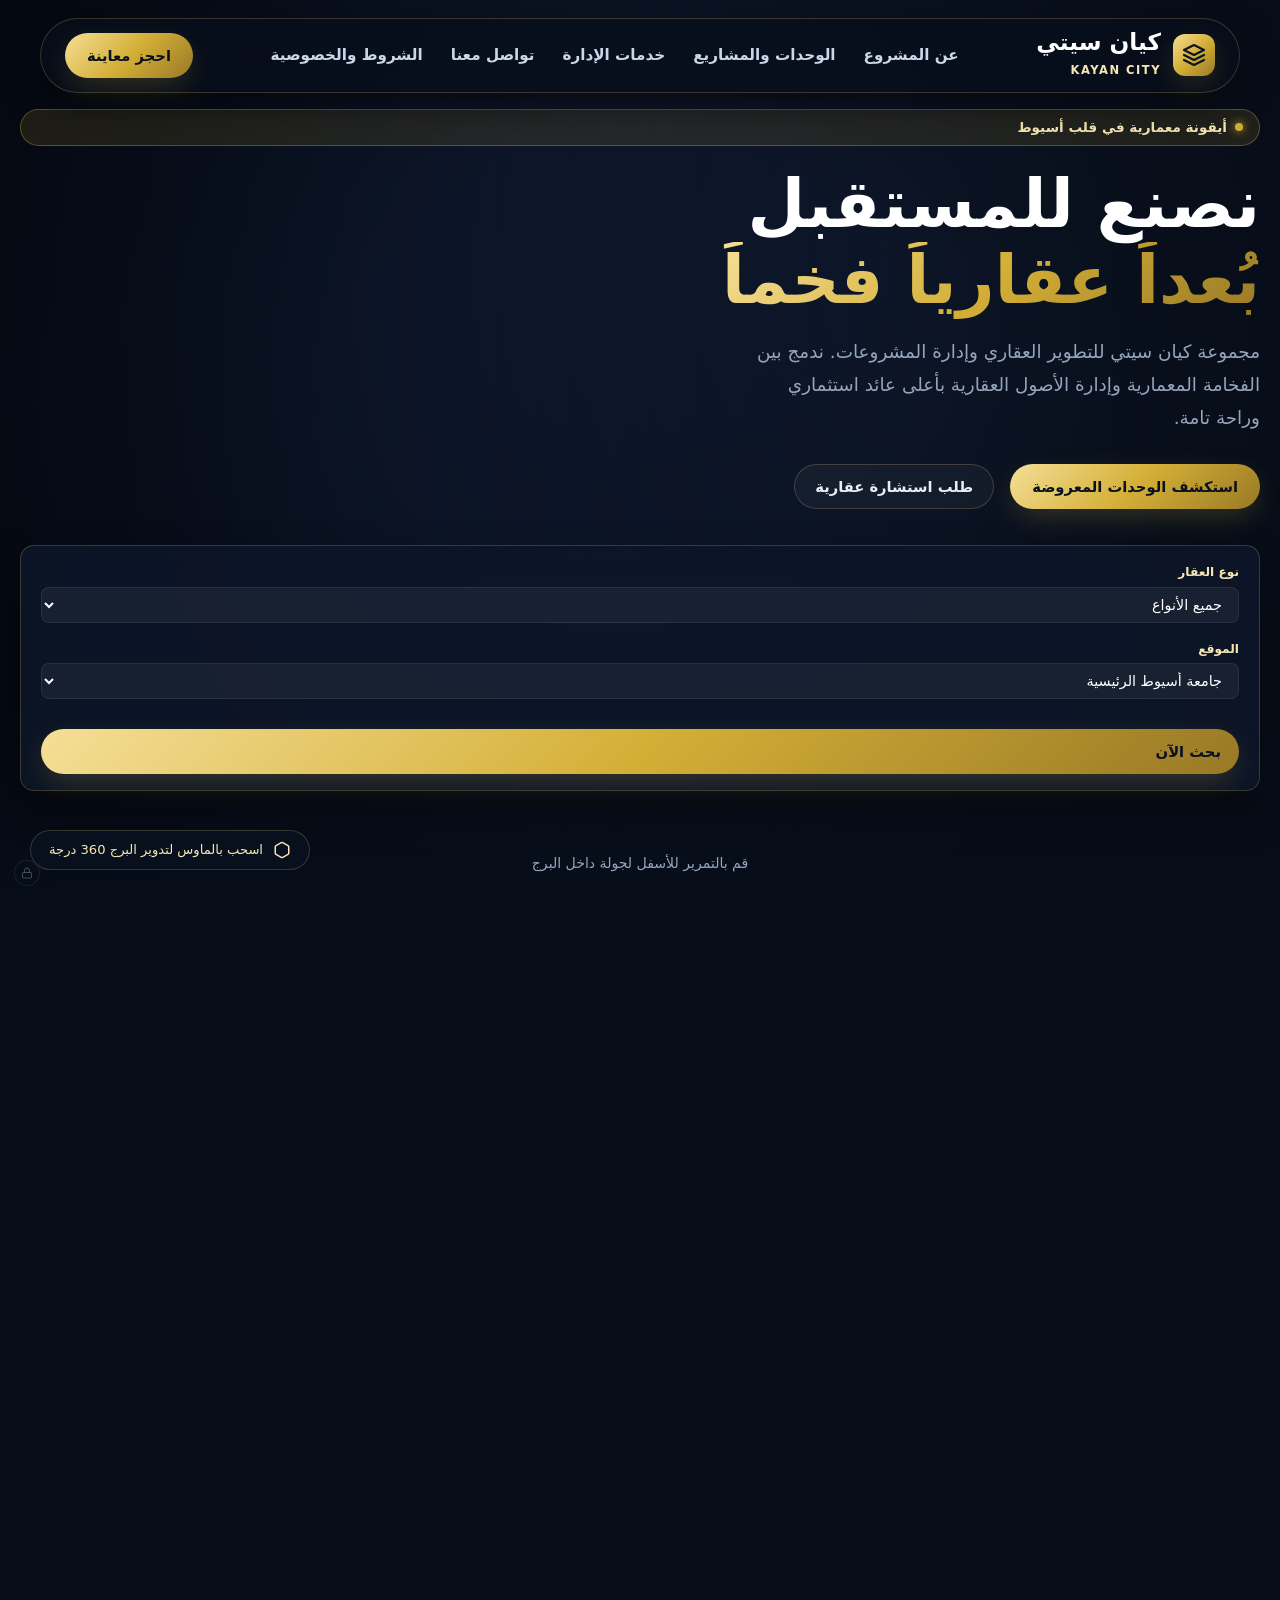
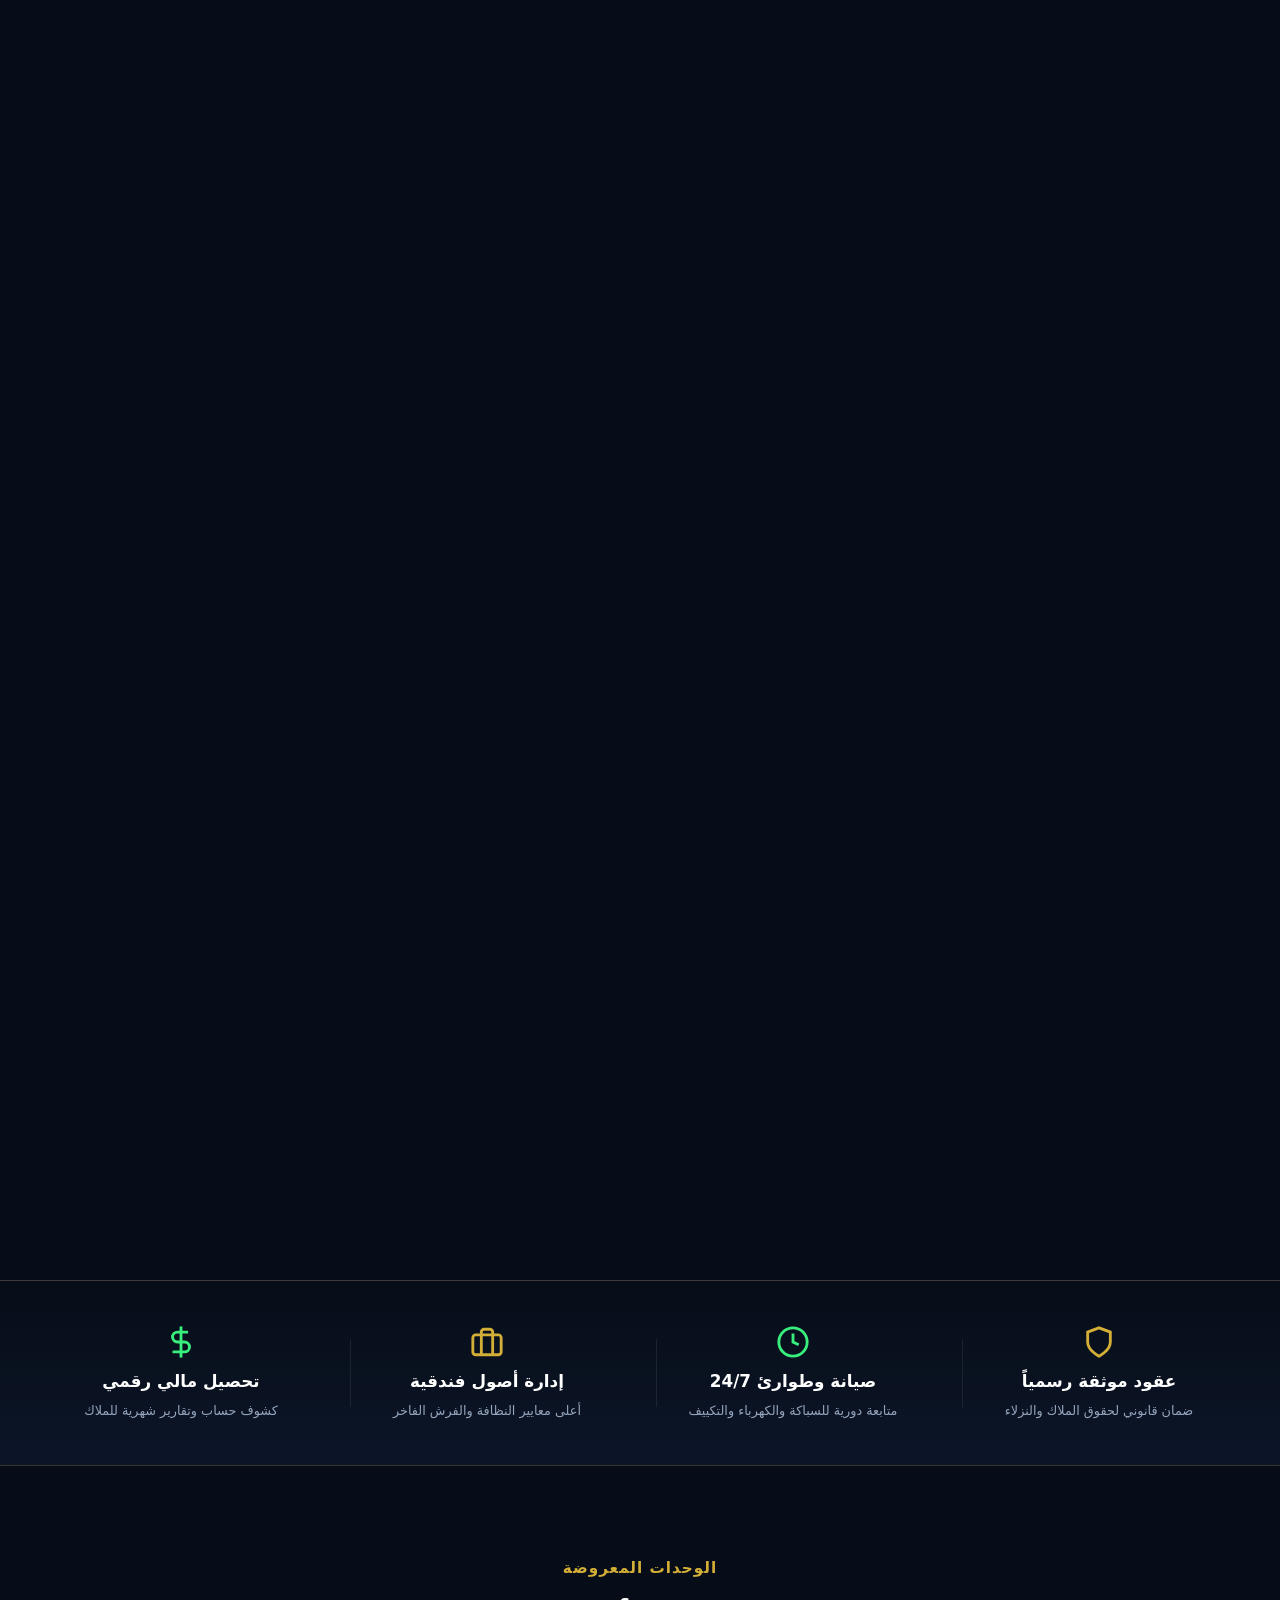
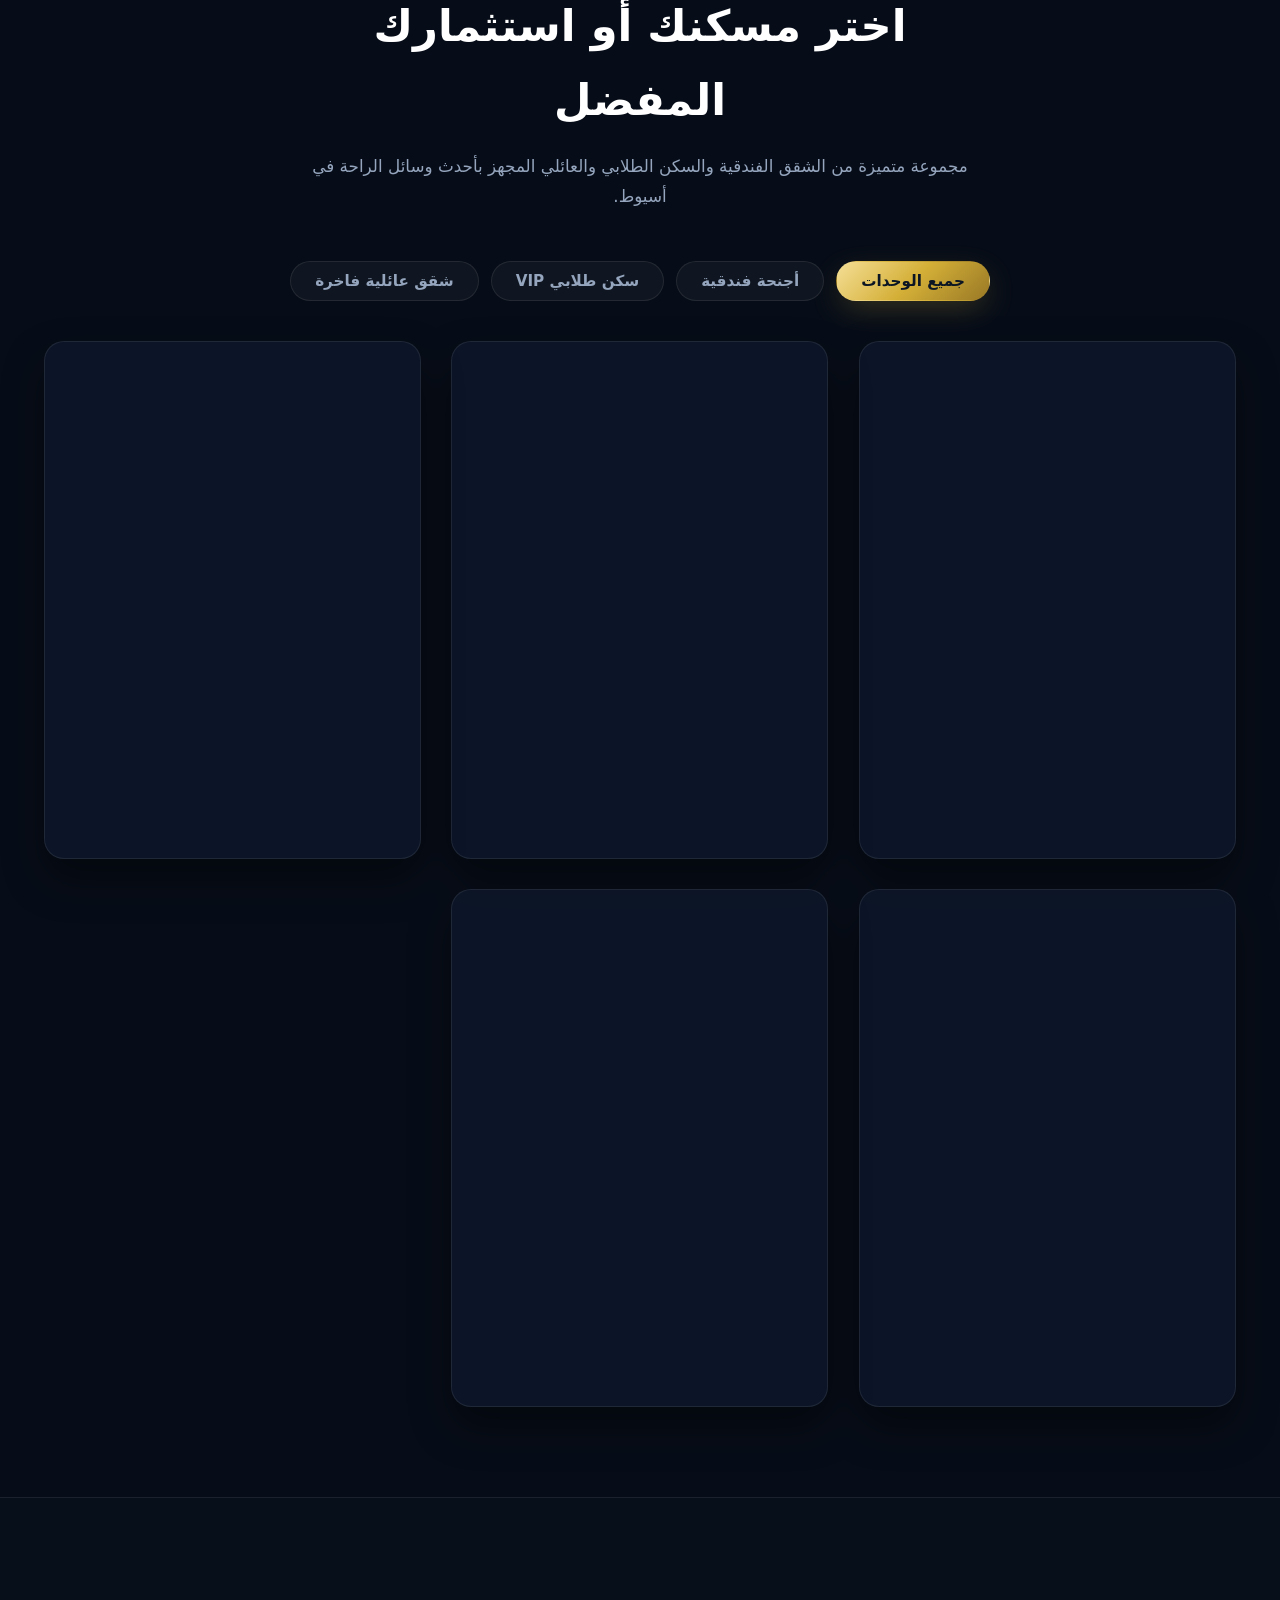
==== commit c9ad3d42: "clean: remove bulky social buttons from contact section, keeping clean footer icons" ====
--- a/index.html
+++ b/index.html
@@ -2661,30 +2661,7 @@
           <div><strong style="color:#fff">البريد الإلكتروني:</strong> <a href="mailto:citykayan3@gmail.com" style="color:var(--gold); text-decoration:none;">citykayan3@gmail.com</a></div>
           <div><strong style="color:#fff">المقر الرئيسي:</strong> اسيوط_شارع المكتبات خلف كافتيريا دريم بلازا</div>
         </div>
-
-        <!-- Official Social Media Channels (قنوات التواصل الرسمية) -->
-        <div style="margin-top:28px; padding-top:22px; border-top:1px solid var(--border-subtle);">
-          <div style="font-weight:700; color:#fff; font-size:1rem; margin-bottom:12px; display:flex; align-items:center; gap:8px;">
-            <svg width="20" height="20" viewBox="0 0 24 24" fill="none" stroke="var(--gold)" stroke-width="2"><circle cx="18" cy="5" r="3"/><circle cx="6" cy="12" r="3"/><circle cx="18" cy="19" r="3"/><line x1="8.59" y1="13.51" x2="15.42" y2="17.49"/><line x1="15.41" y1="6.51" x2="8.59" y2="10.49"/></svg>
-            <span>قنوات وحسابات كيان سيتي الرسمية:</span>
-          </div>
-          <div class="social-channels-container">
-            <a href="https://whatsapp.com/channel/0029VbCeNDVATRSswhyzMT47" target="_blank" rel="noopener noreferrer" class="social-channel-btn wa-channel" title="قناة كيان سيتي للإستثمار العقاري على واتساب">
-              <svg width="20" height="20" viewBox="0 0 24 24" fill="currentColor"><path d="M12.031 6.172c-3.181 0-5.767 2.586-5.768 5.766-.001 1.298.38 2.27 1.019 3.287l-.582 2.128 2.182-.573c.978.58 1.911.928 3.145.929 3.178 0 5.767-2.587 5.768-5.766.001-3.187-2.575-5.77-5.764-5.771zm3.392 8.244c-.144.405-.837.774-1.17.824-.299.045-.677.063-1.092-.069-.252-.08-.575-.187-.988-.365-1.739-.751-2.874-2.502-2.961-2.617-.087-.116-.708-.94-.708-1.793s.448-1.273.607-1.446c.159-.173.346-.217.462-.217l.332.006c.106.005.249-.04.39.298.144.347.491 1.2.534 1.287.043.087.072.188.014.304-.058.116-.087.188-.173.289l-.26.304c-.087.086-.177.18-.076.354.101.174.449.741.964 1.201.662.591 1.221.774 1.394.86s.275.072.376-.043c.101-.116.433-.506.549-.68.116-.173.231-.145.39-.087s1.011.477 1.184.564.289.13.332.202c.045.072.045.419-.1.824zm-3.423-10.416c-5.673 0-10.278 4.605-10.278 10.278 0 1.812.472 3.585 1.371 5.152l-1.458 5.326 5.466-1.433c1.517.83 3.235 1.269 4.899 1.27 5.675 0 10.279-4.605 10.279-10.279 0-5.674-4.605-10.28-10.279-10.28z"/></svg>
-              <span>قناة واتساب العقارية</span>
-            </a>
-            <a href="https://www.facebook.com/share/1DyhaQdmj1/" target="_blank" rel="noopener noreferrer" class="social-channel-btn fb-page" title="صفحة كيان سيتي على فيسبوك">
-              <svg width="20" height="20" viewBox="0 0 24 24" fill="currentColor"><path d="M24 12.073c0-6.627-5.373-12-12-12s-12 5.373-12 12c0 5.99 4.388 10.954 10.125 11.854v-8.385H7.078v-3.47h3.047V9.43c0-3.007 1.792-4.669 4.533-4.669 1.312 0 2.686.235 2.686.235v2.953H15.83c-1.491 0-1.956.925-1.956 1.874v2.25h3.328l-.532 3.47h-2.796v8.385C19.612 23.027 24 18.062 24 12.073z"/></svg>
-              <span>صفحة فيسبوك</span>
-            </a>
-            <a href="https://www.tiktok.com/@.kayan.city?_r=1&_t=ZS-9B86OZR1xqy" target="_blank" rel="noopener noreferrer" class="social-channel-btn tt-page" title="حساب كيان سيتي على تيك توك">
-              <svg width="20" height="20" viewBox="0 0 24 24" fill="currentColor"><path d="M19.59 6.69a4.83 4.83 0 0 1-3.77-4.25V2h-3.45v13.67a2.89 2.89 0 0 1-5.2 1.74 2.89 2.89 0 0 1 2.31-4.64c.298-.002.595.042.88.13V9.4a6.33 6.33 0 0 0-1-.08A6.34 6.34 0 0 0 3 15.66a6.34 6.34 0 0 0 10.82 4.49 6.27 6.27 0 0 0 1.95-4.52V8.2a8.16 8.16 0 0 0 4.82 1.57v-3.08z"/></svg>
-              <span>تيك توك</span>
-            </a>
-          </div>
-        </div>
-
-      </div>
+</div>
 
       <!-- Quick Booking Form -->
       <div class="contact-form">
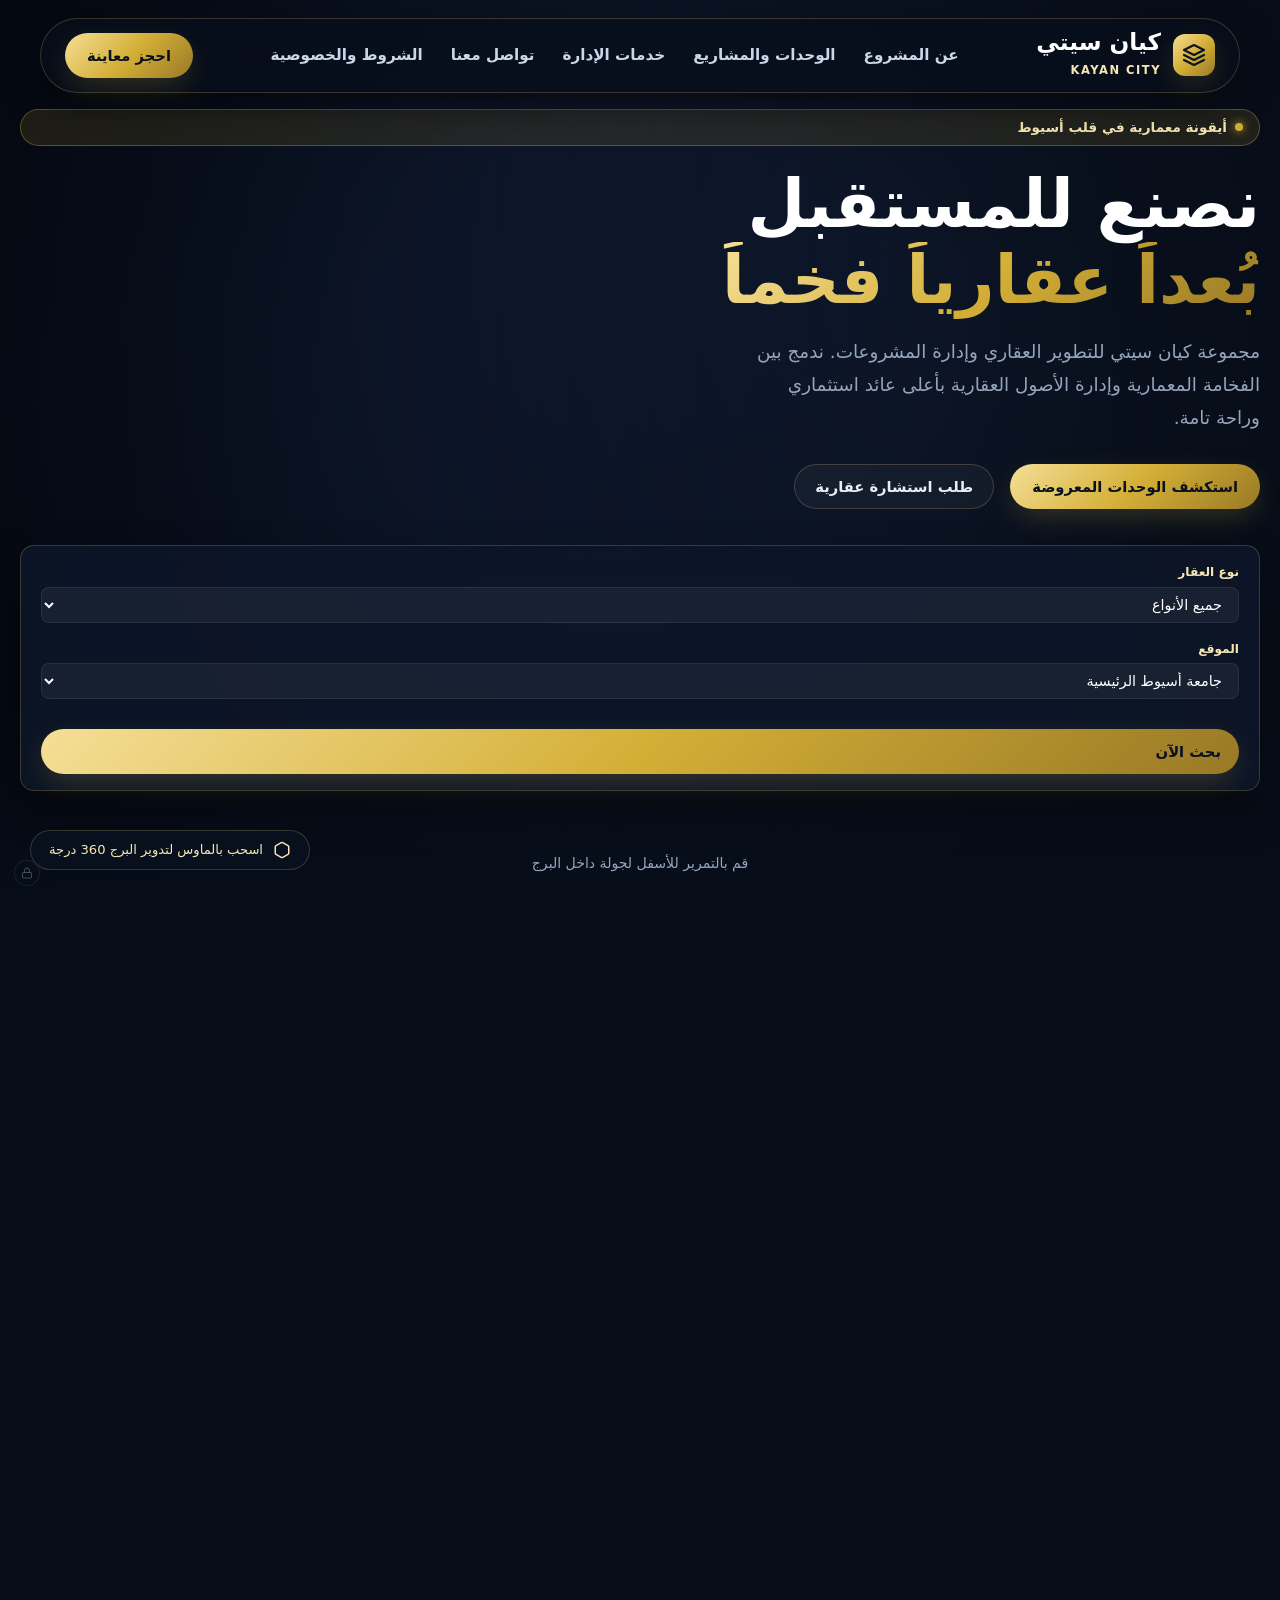
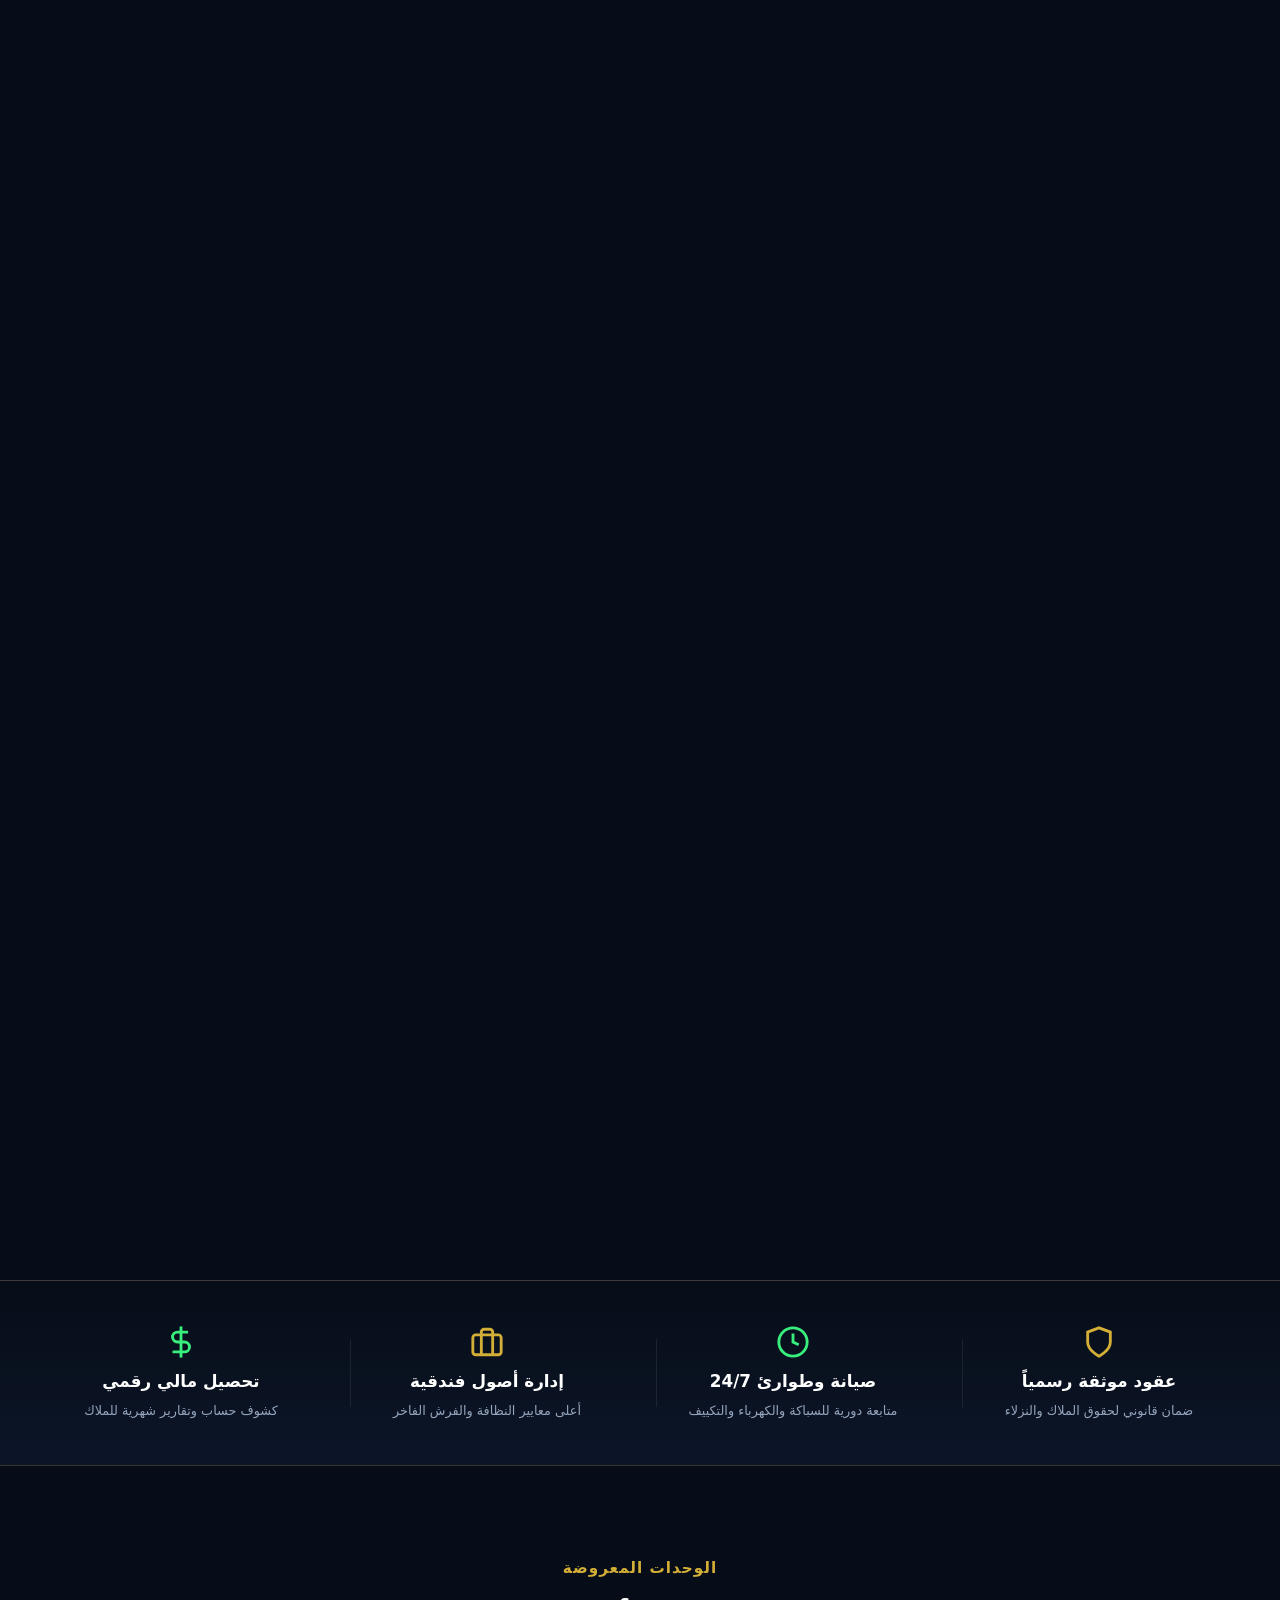
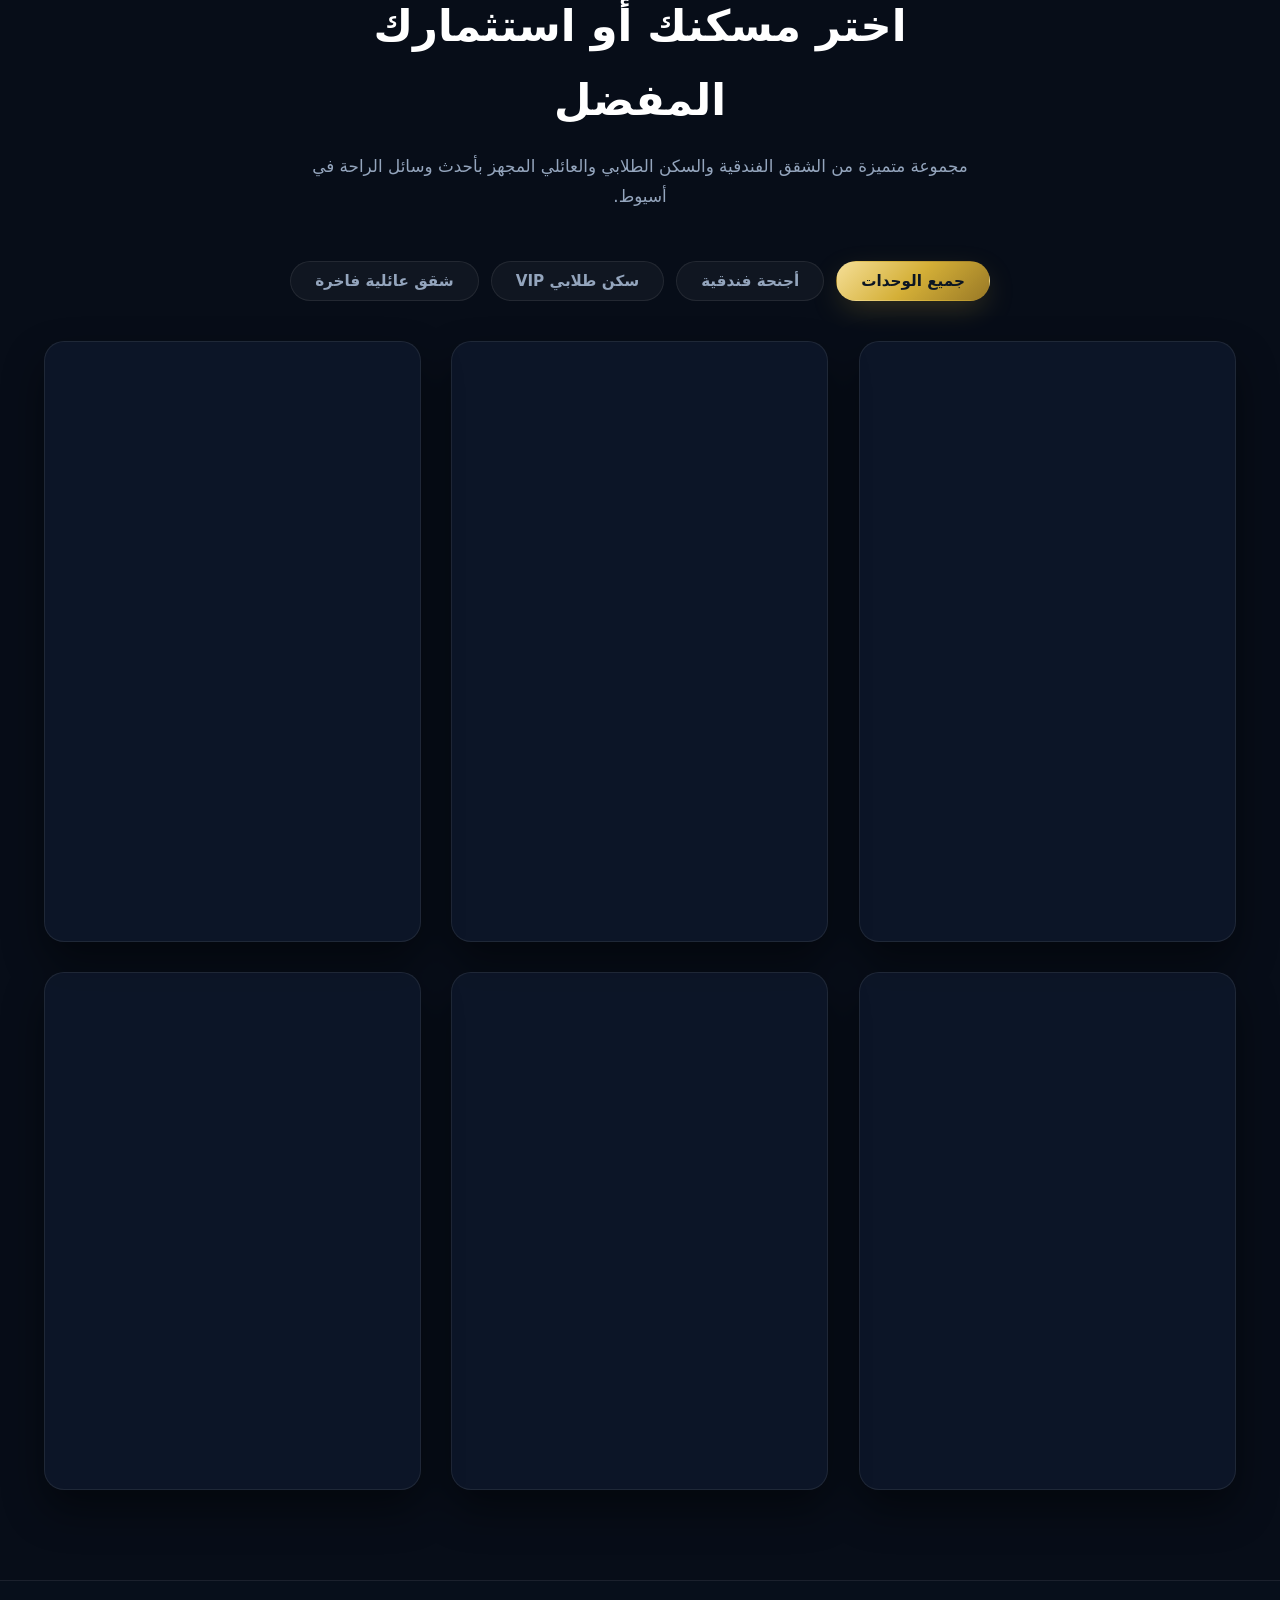
==== commit a96076b0: "feat: implement isolated multi-sheet workbook and automatic client statement ledger for Faik and all" ====
--- a/index.html
+++ b/index.html
@@ -2071,13 +2071,13 @@
 
 /* Table Grid Viewport: LTR Layout matching HP monitor video */
 .excel-grid-viewport {
-  min-height: 480px !important;
-  height: 520px;
   overflow: auto;
-  max-height: 560px;
+  min-height: 520px !important;
+  height: 540px !important;
+  max-height: 620px;
   background: #ffffff;
   position: relative;
-  direction: ltr; /* Row numbers on left, columns A->I left to right */
+  direction: ltr;
 }
 .excel-table {
   border-collapse: collapse;
@@ -3290,6 +3290,10 @@
             <button class="excel-btn" id="excel-btn-export" title="تصدير جدول الإكسيل بالكامل إلى ملف CSV متوافق مع Excel">
               <svg width="14" height="14" viewBox="0 0 24 24" fill="none" stroke="currentColor" stroke-width="2"><path d="M21 15v4a2 2 0 0 1-2 2H5a2 2 0 0 1-2-2v-4"/><polyline points="7 10 12 15 17 10"/><line x1="12" y1="15" x2="12" y2="3"/></svg>
               <span>تصدير Excel</span>
+            </button>
+            <button type="button" class="excel-btn" id="excel-btn-client-ledger" style="background:rgba(212,175,55,0.22); border:1px solid var(--gold); color:#f7e7b4; font-weight:700;" title="فتح كشف حساب العملاء (فايق...) ومصروفات الشقق المجمعة تلقائياً من دفتر اليومية">
+              <svg width="14" height="14" viewBox="0 0 24 24" fill="none" stroke="currentColor" stroke-width="2"><path d="M17 21v-2a4 4 0 0 0-4-4H5a4 4 0 0 0-4 4v2"/><circle cx="9" cy="7" r="4"/><path d="M23 21v-2a4 4 0 0 0-3-3.87"/><path d="M16 3.13a4 4 0 0 1 0 7.75"/></svg>
+              <span>👤 كشوف حسابات العملاء (فايق...)</span>
             </button>
             <button class="excel-btn excel-btn-danger" id="excel-btn-del-active" title="حذف الصف النشط (يتطلب إدخال الرقم السري)">
               <svg width="14" height="14" viewBox="0 0 24 24" fill="none" stroke="currentColor" stroke-width="2"><polyline points="3 6 5 6 21 6"/><path d="M19 6v14a2 2 0 0 1-2 2H7a2 2 0 0 1-2-2V6m3 0V4a2 2 0 0 1 2-2h4a2 2 0 0 1 2 2v2"/></svg>
@@ -3379,6 +3383,14 @@
           <option value="أخرى">
         </datalist>
 
+        <datalist id="excel-client-options">
+          <option value="فايق">
+          <option value="أحمد محمود سالم">
+          <option value="د. محمد مصطفى">
+          <option value="م. حسام علي">
+          <option value="أ. إبراهيم خليل">
+        </datalist>
+
         <datalist id="excel-region-options">
           <option value="جامعة أسيوط">
           <option value="حي النميس">
@@ -3440,6 +3452,111 @@
 
       </div>
 
+      <!-- CLIENT STATEMENT & AUTO-LEDGER MODAL (كشف حساب العميل التلقائي ومصروفات الشقة) -->
+      <div class="client-ledger-modal" id="client-ledger-modal" style="display:none; position:fixed; inset:0; z-index:9999999; background:rgba(4,9,18,0.85); backdrop-filter:blur(8px); align-items:center; justify-content:center; padding:16px;">
+        <div style="background:#0a1324; border:1px solid var(--gold-border-glow); border-radius:18px; width:100%; max-width:1150px; max-height:92vh; display:flex; flex-direction:column; overflow:hidden; box-shadow:0 25px 60px rgba(0,0,0,0.8);">
+          
+          <!-- Modal Header -->
+          <div style="background:linear-gradient(90deg, #0b1a33 0%, #102447 100%); padding:18px 24px; border-bottom:1px solid rgba(212,175,55,0.25); display:flex; align-items:center; justify-content:space-between; flex-wrap:wrap; gap:12px;">
+            <div style="display:flex; align-items:center; gap:12px;">
+              <div style="width:42px; height:42px; border-radius:10px; background:linear-gradient(135deg, #d4af37, #996515); display:flex; align-items:center; justify-content:center; color:#060911; font-size:1.3rem;">
+                👤
+              </div>
+              <div>
+                <h3 style="font-size:1.25rem; font-weight:800; color:#fff; margin:0; line-height:1.2;" id="ledger-header-client-name">كشف حساب العميل ومصروفات الشقة</h3>
+                <p style="font-size:0.78rem; color:#94a3b8; margin:0;">تسميع وتصدير تلقائي فوري 100% من دفتر اليومية (سباكة، نظافة، كهرباء، صيانة)</p>
+              </div>
+            </div>
+
+            <!-- Client Selector Bar -->
+            <div style="display:flex; align-items:center; gap:10px; flex-wrap:wrap;">
+              <label style="color:var(--gold); font-size:0.88rem; font-weight:700;">اختر العميل:</label>
+              <select id="ledger-client-select" style="background:#070d18; border:1px solid var(--gold); color:#fff; padding:8px 16px; border-radius:8px; font-size:0.95rem; font-weight:700; outline:none; min-width:180px; cursor:pointer;">
+                <option value="فايق">فايق</option>
+              </select>
+              <button type="button" class="btn-sm" id="ledger-btn-add-client" style="background:rgba(255,255,255,0.1); border:1px solid rgba(255,255,255,0.2); color:#fff; border-radius:8px; padding:8px 12px; font-size:0.85rem; font-weight:700; cursor:pointer;">+ عميل جديد</button>
+              <button type="button" id="ledger-btn-close" style="background:rgba(239,68,68,0.2); border:1px solid #ef4444; color:#fff; border-radius:8px; width:36px; height:36px; font-size:1.1rem; cursor:pointer; display:flex; align-items:center; justify-content:center;">✕</button>
+            </div>
+          </div>
+
+          <!-- Summary KPIs Row -->
+          <div style="background:rgba(15,23,42,0.6); padding:16px 24px; border-bottom:1px solid rgba(255,255,255,0.06); display:grid; grid-template-columns:repeat(auto-fit, minmax(200px, 1fr)); gap:14px;">
+            <div style="background:rgba(239,68,68,0.1); border:1px solid rgba(239,68,68,0.3); border-radius:12px; padding:12px 16px;">
+              <div style="font-size:0.8rem; color:#fca5a5; font-weight:700;">إجمالي المصروفات على الشقة (مدين)</div>
+              <div id="ledger-kpi-expenses" style="font-size:1.5rem; font-weight:900; color:#ef4444; margin-top:4px;">0 ج.م</div>
+              <div style="font-size:0.72rem; color:#94a3b8;">سباكة + نظافة + كهرباء + صيانة</div>
+            </div>
+            <div style="background:rgba(37,211,102,0.1); border:1px solid rgba(37,211,102,0.3); border-radius:12px; padding:12px 16px;">
+              <div style="font-size:0.8rem; color:#86efac; font-weight:700;">إجمالي المسدد من العميل (دائن)</div>
+              <div id="ledger-kpi-paid" style="font-size:1.5rem; font-weight:900; color:#22c55e; margin-top:4px;">0 ج.م</div>
+              <div style="font-size:0.72rem; color:#94a3b8;">دفعات نقدية أو تحويلات بنكية</div>
+            </div>
+            <div style="background:rgba(212,175,55,0.12); border:1px solid rgba(212,175,55,0.4); border-radius:12px; padding:12px 16px;">
+              <div style="font-size:0.8rem; color:var(--gold); font-weight:700;">الصافي المطلوب للتسوية (المحاسبة)</div>
+              <div id="ledger-kpi-net" style="font-size:1.5rem; font-weight:900; color:#fef08a; margin-top:4px;">0 ج.م</div>
+              <div style="font-size:0.72rem; color:#cbd5e1;">المبلغ الصافي المطلوب من العميل</div>
+            </div>
+            <div style="background:rgba(56,189,248,0.1); border:1px solid rgba(56,189,248,0.3); border-radius:12px; padding:12px 16px;">
+              <div style="font-size:0.8rem; color:#7dd3fc; font-weight:700;">عدد البنود المسجلة باليومية</div>
+              <div id="ledger-kpi-count" style="font-size:1.5rem; font-weight:900; color:#38bdf8; margin-top:4px;">0 حركة</div>
+              <div style="font-size:0.72rem; color:#94a3b8;">تحديث ومزامنة لحظية</div>
+            </div>
+          </div>
+
+          <!-- Ledger Table Scroll Area -->
+          <div style="flex:1; overflow:auto; padding:20px; background:#ffffff; color:#0f172a; direction:rtl;" id="ledger-print-area">
+            <div style="display:flex; justify-content:space-between; align-items:center; margin-bottom:14px; padding-bottom:10px; border-bottom:2px solid #0f172a;">
+              <div>
+                <h4 style="margin:0; font-size:1.15rem; color:#0f172a; font-weight:800;" id="ledger-print-title">كشف حساب مفصل - العميل: فايق</h4>
+                <div style="font-size:0.8rem; color:#64748b;" id="ledger-print-subtitle">شركة كيان سيتي للاستثمار العقاري وإدارة الأصول</div>
+              </div>
+              <div style="text-align:left; font-size:0.8rem; color:#64748b;" id="ledger-print-date">
+                التاريخ: 05/11/2026
+              </div>
+            </div>
+
+            <table style="width:100%; border-collapse:collapse; font-size:0.88rem;" id="ledger-table">
+              <thead>
+                <tr style="background:#0f172a; color:#ffffff; text-align:right;">
+                  <th style="padding:10px 12px; border:1px solid #334155; width:45px; text-align:center;">#</th>
+                  <th style="padding:10px 12px; border:1px solid #334155; width:120px;">التاريخ 📅</th>
+                  <th style="padding:10px 12px; border:1px solid #334155; width:140px;">نوع الصرف / البند 🔧</th>
+                  <th style="padding:10px 12px; border:1px solid #334155;">بيان وتفاصيل الصرف على الشقة 📝</th>
+                  <th style="padding:10px 12px; border:1px solid #334155; width:140px;">المنطقة / الشقة 📍</th>
+                  <th style="padding:10px 12px; border:1px solid #334155; width:125px; text-align:left;">المبلغ (ج.م) 💵</th>
+                  <th style="padding:10px 12px; border:1px solid #334155; width:95px; text-align:center;">المصدر</th>
+                </tr>
+              </thead>
+              <tbody id="ledger-table-body">
+                <!-- Dynamically filled with client's movements -->
+              </tbody>
+            </table>
+          </div>
+
+          <!-- Actions Footer Bar -->
+          <div style="background:#0b162a; padding:14px 24px; border-top:1px solid rgba(255,255,255,0.08); display:flex; align-items:center; justify-content:space-between; flex-wrap:wrap; gap:12px;">
+            <div style="display:flex; align-items:center; gap:10px; flex-wrap:wrap;">
+              <button type="button" id="ledger-btn-whatsapp" style="background:#25d366; color:#ffffff; border:none; padding:10px 18px; border-radius:10px; font-size:0.92rem; font-weight:700; cursor:pointer; display:inline-flex; align-items:center; gap:8px;">
+                <span>💬 إرسال كشف الحساب واتساب</span>
+              </button>
+              <button type="button" id="ledger-btn-print" style="background:rgba(255,255,255,0.08); border:1px solid rgba(255,255,255,0.25); color:#fff; padding:10px 18px; border-radius:10px; font-size:0.92rem; font-weight:700; cursor:pointer; display:inline-flex; align-items:center; gap:8px;">
+                <span>🖨️ طباعة كشف حساب رسمي</span>
+              </button>
+              <button type="button" id="ledger-btn-export-csv" style="background:rgba(212,175,55,0.18); border:1px solid var(--gold); color:#f7e7b4; padding:10px 18px; border-radius:10px; font-size:0.92rem; font-weight:700; cursor:pointer; display:inline-flex; align-items:center; gap:8px;">
+                <span>📥 تصدير Excel</span>
+              </button>
+            </div>
+
+            <div style="display:flex; align-items:center; gap:10px;">
+              <button type="button" id="ledger-btn-add-expense" style="background:linear-gradient(135deg, #d4af37, #aa8214); color:#060911; border:none; padding:10px 18px; border-radius:10px; font-size:0.92rem; font-weight:800; cursor:pointer;">
+                <span>+ إضافة مصروف للشقة فوراً</span>
+              </button>
+            </div>
+          </div>
+
+        </div>
+      </div>
+
     </div>
 
     <!-- Tab 3: Stats -->
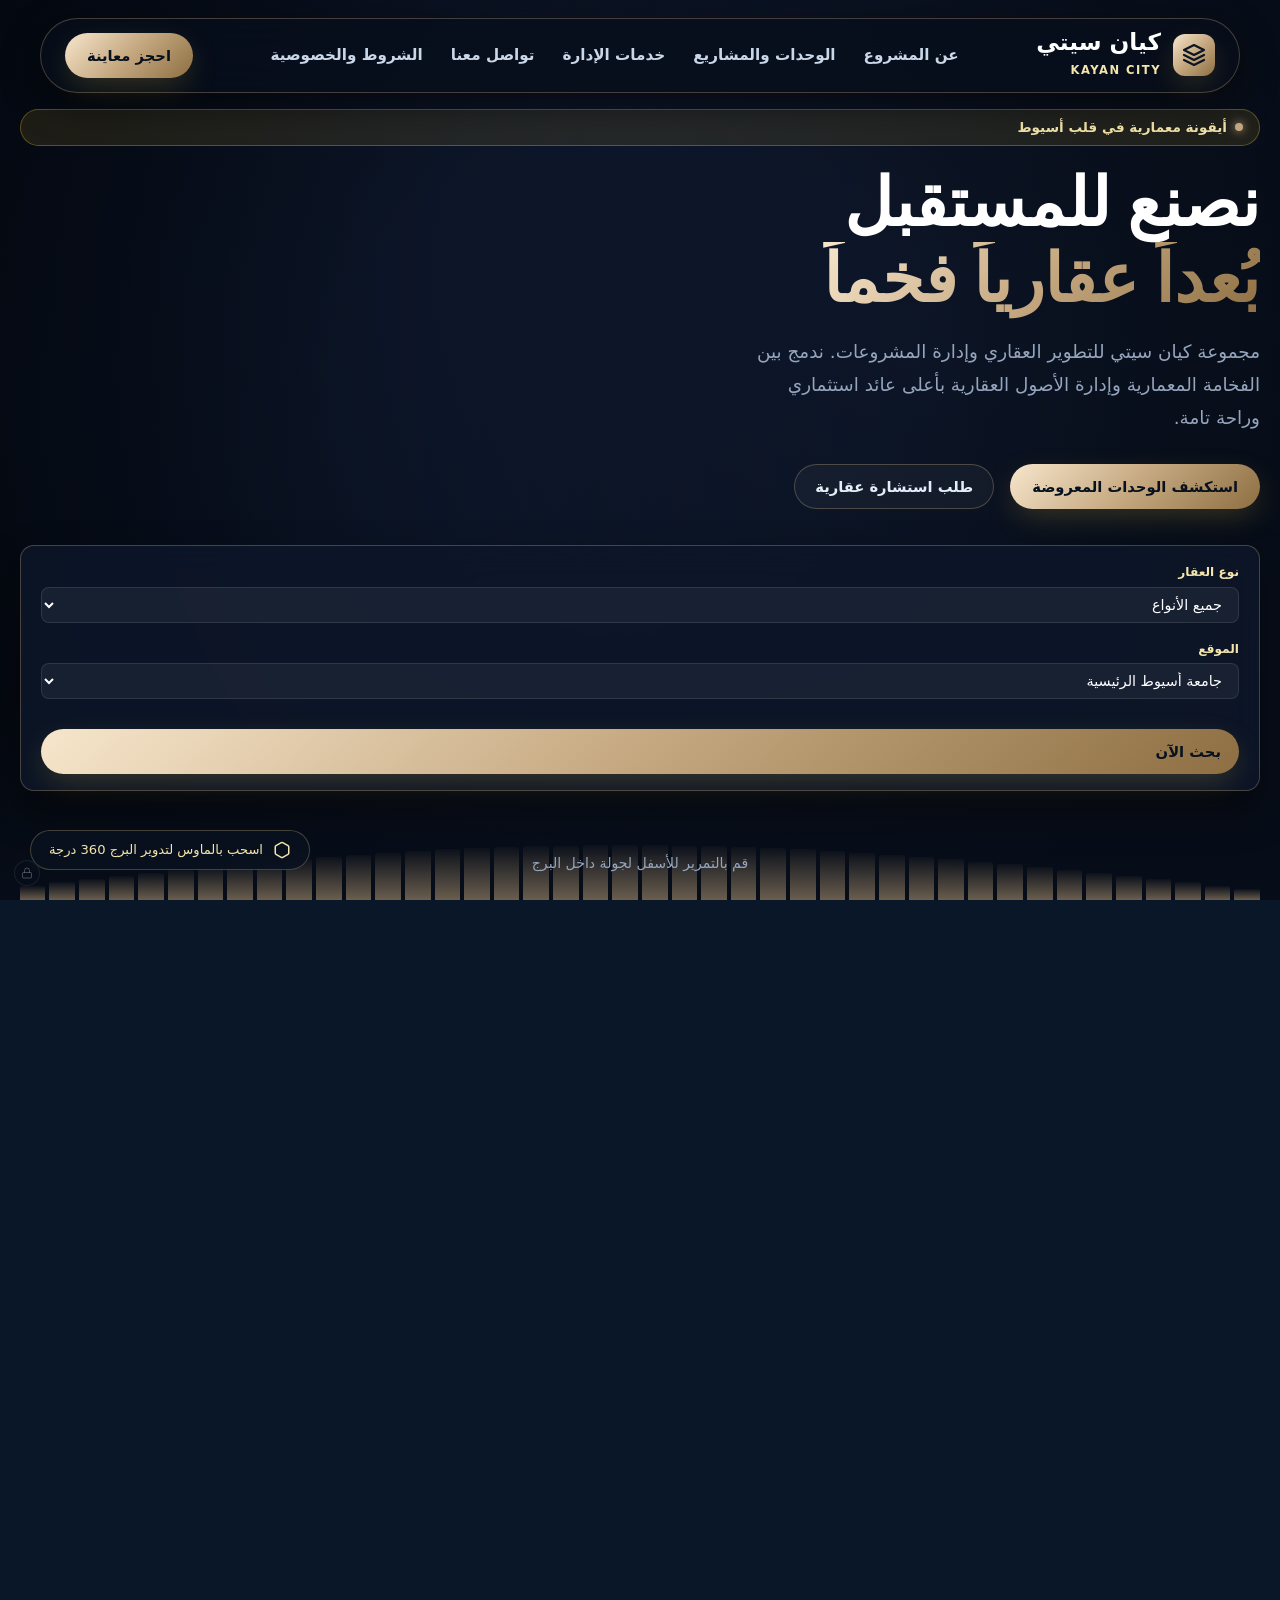
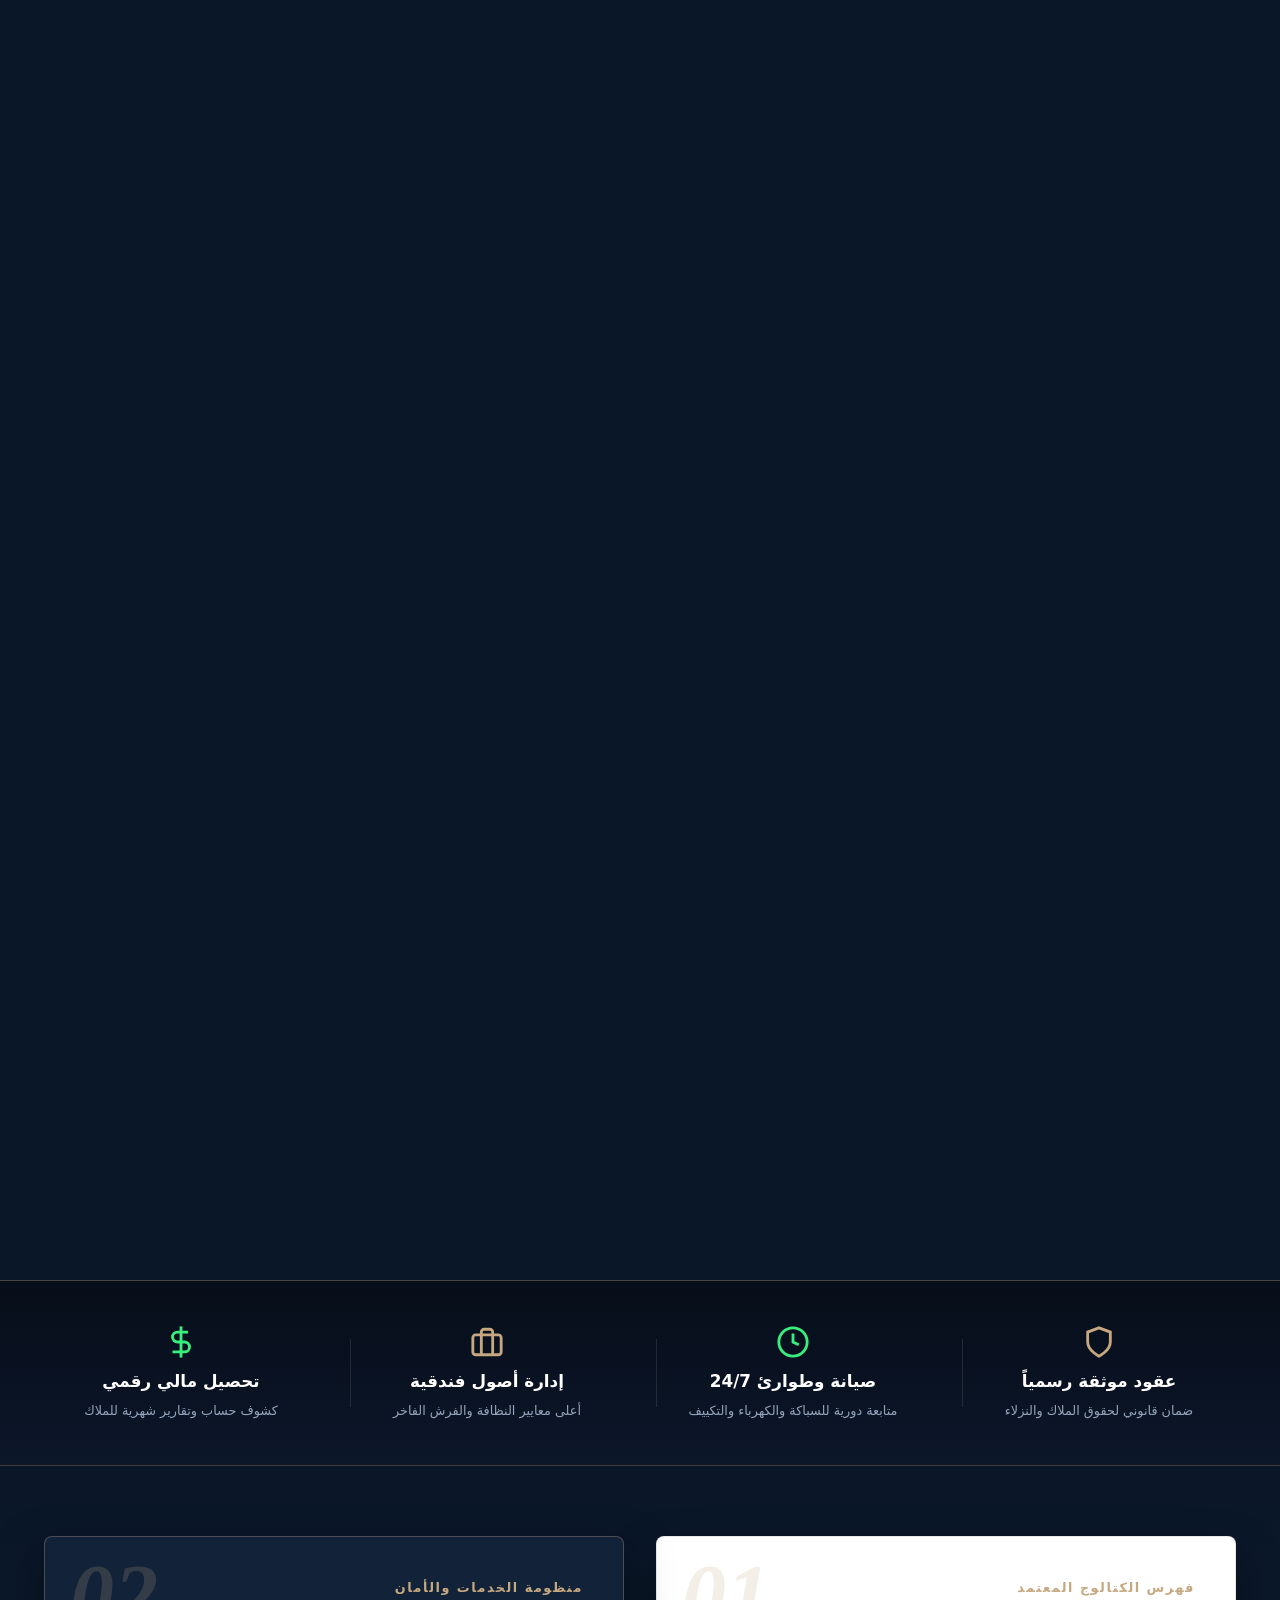
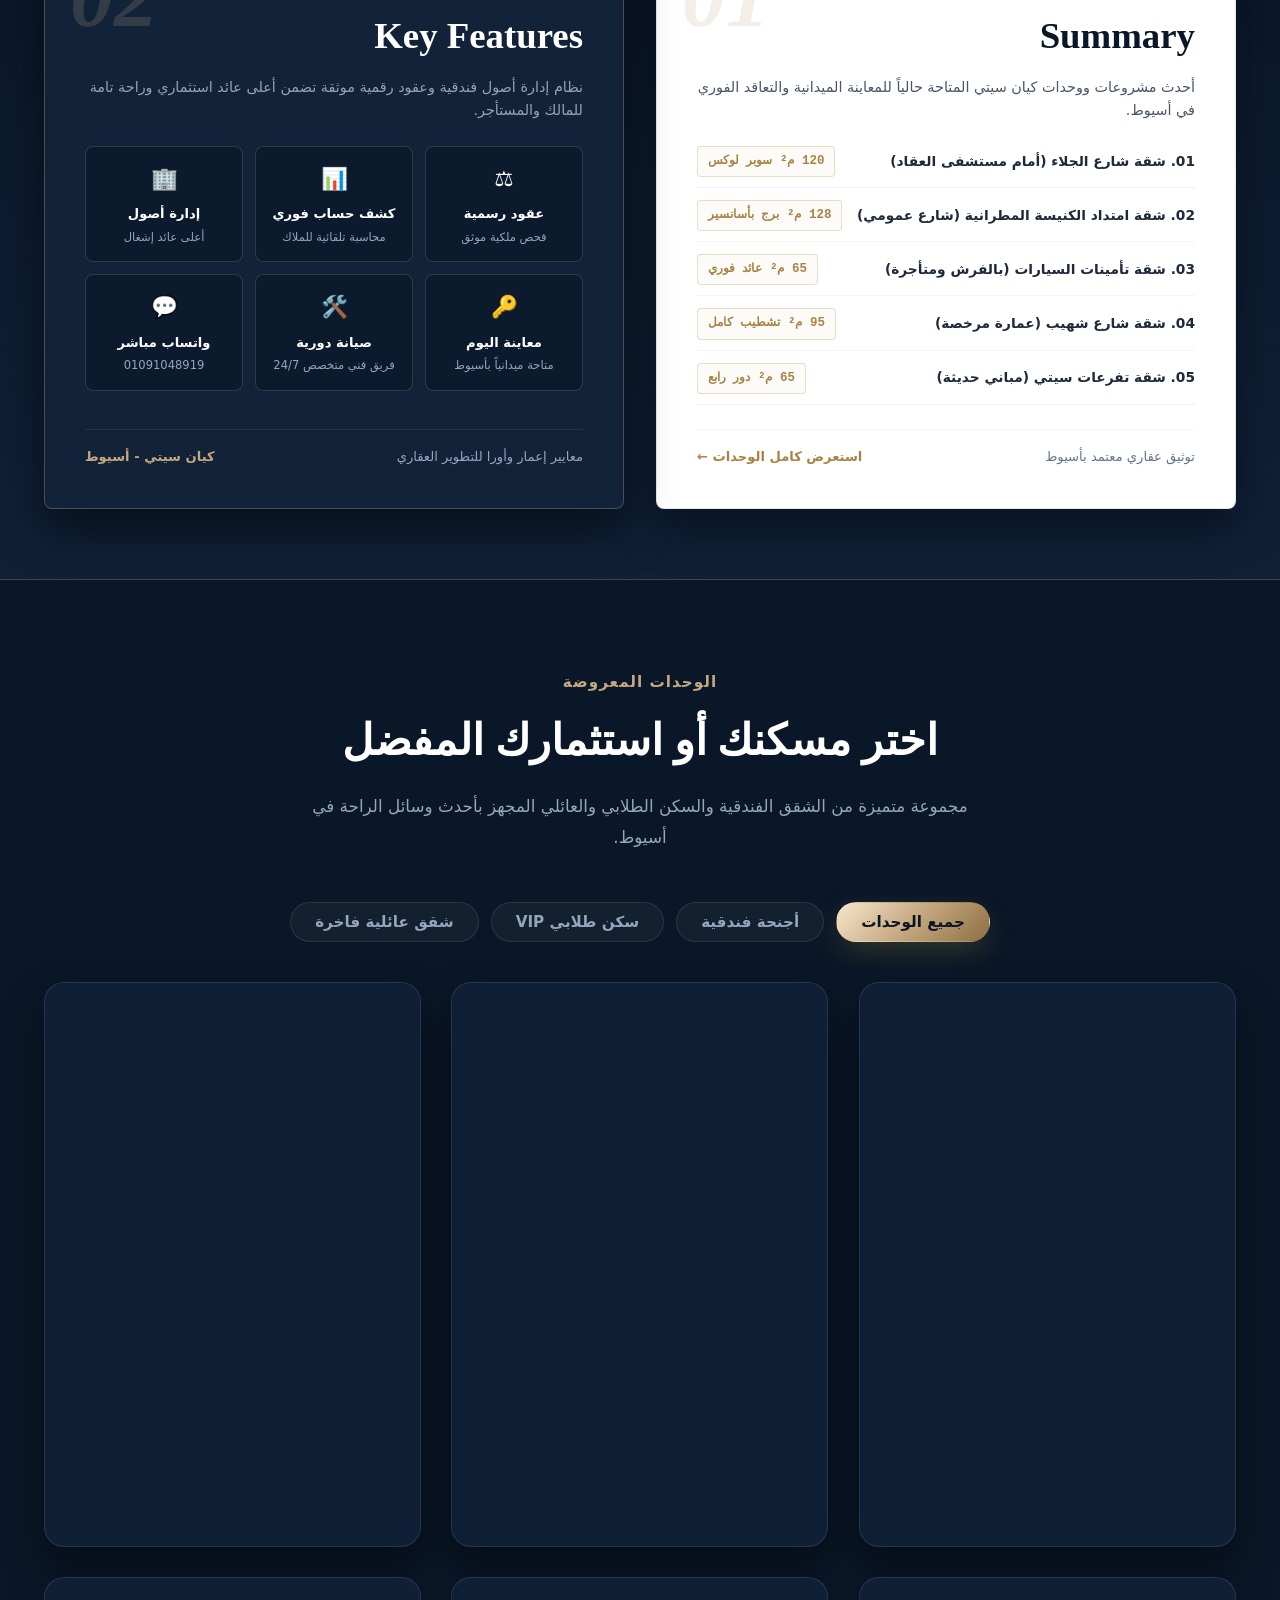
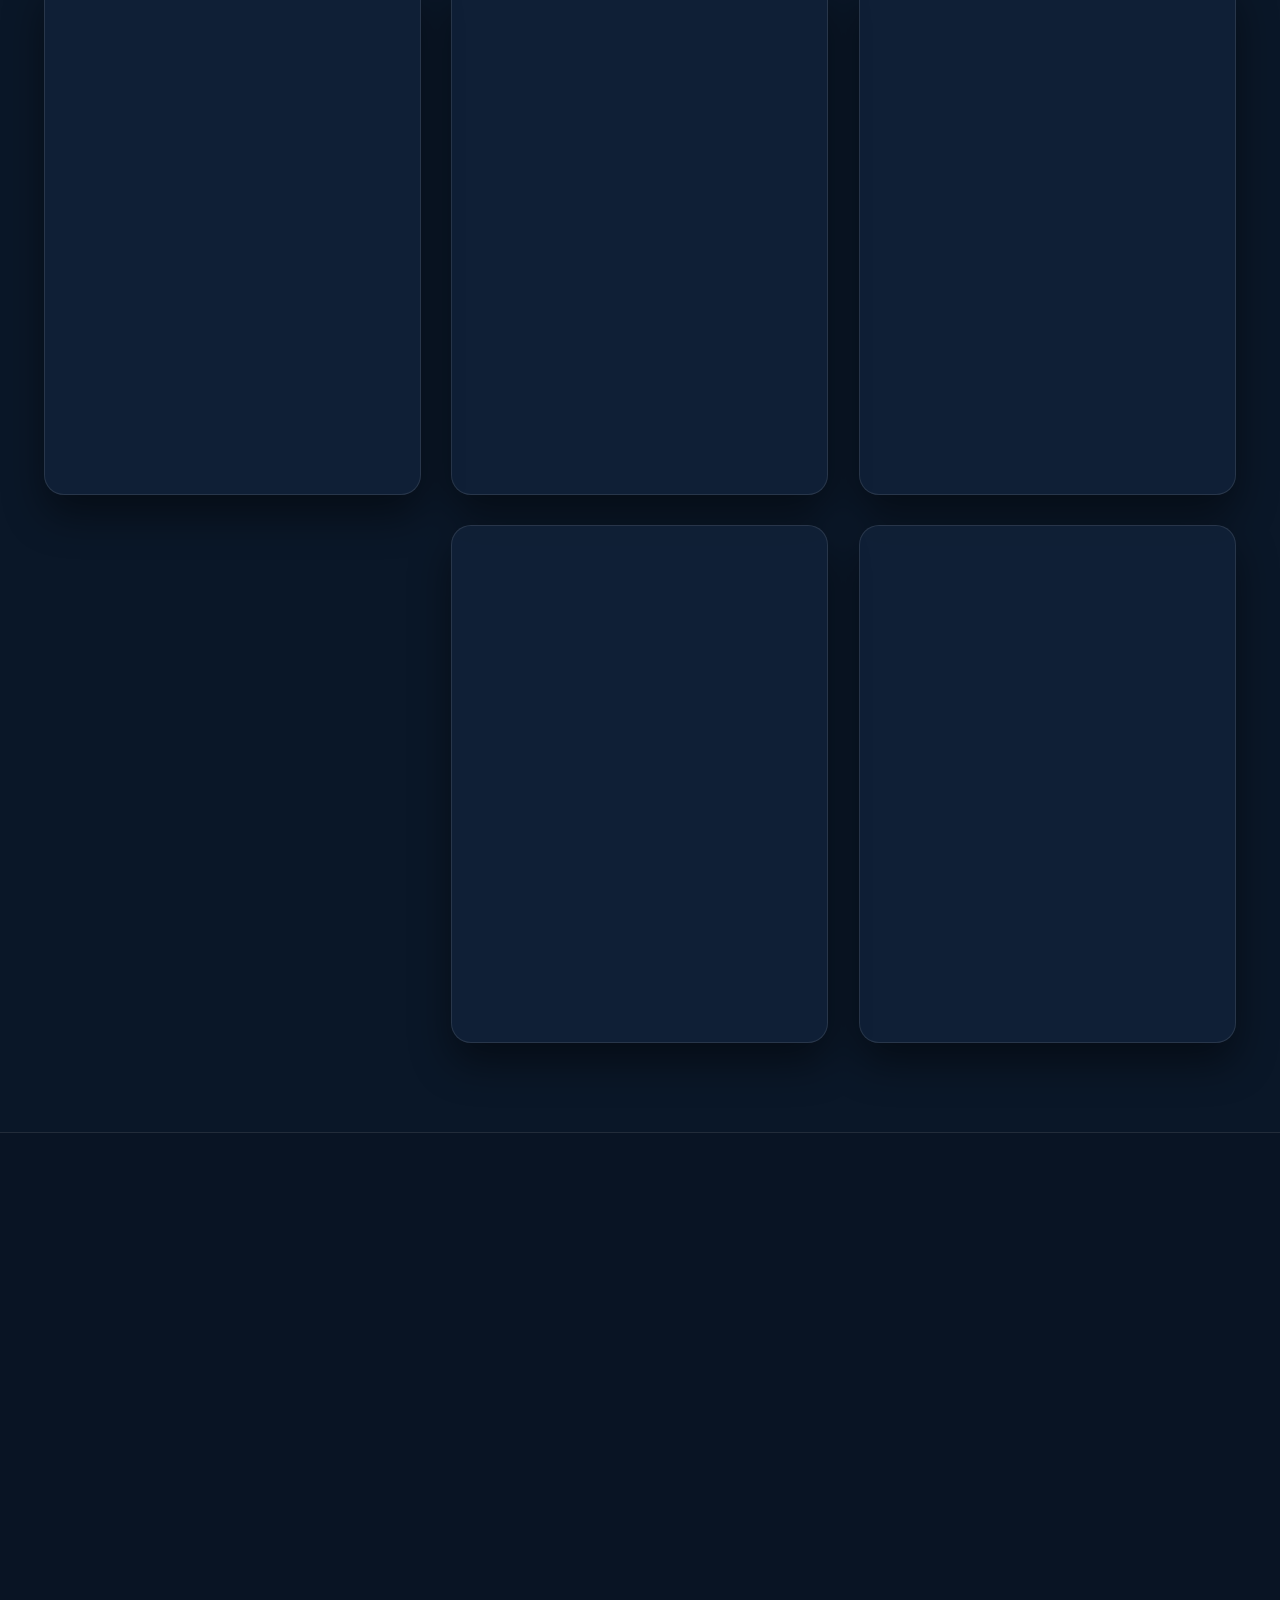
==== commit 875a6973: "Apply Architectural Editorial Lookbook style to Kayan City" ====
--- a/index.html
+++ b/index.html
@@ -54,19 +54,19 @@
 <link rel="preconnect" href="https://cdnjs.cloudflare.com" crossorigin>
 <link rel="preconnect" href="https://fonts.googleapis.com">
 <link rel="preconnect" href="https://fonts.gstatic.com" crossorigin>
-<link href="https://fonts.googleapis.com/css2?family=Cairo:wght@400;500;600;700;800;900&display=swap" rel="stylesheet">
+<link href="https://fonts.googleapis.com/css2?family=Amiri:ital,wght@0,400;0,700;1,400&family=Cairo:wght@400;500;600;700;800;900&display=swap" rel="stylesheet">
 
 <style>
 :root {
-  --bg: #070d18;
-  --bg-card: rgba(15, 25, 45, 0.75);
-  --bg-card-hover: rgba(22, 38, 68, 0.9);
-  --surface: #0d172a;
-  --border: rgba(201, 169, 110, 0.25);
-  --border-subtle: rgba(255, 255, 255, 0.08);
-  --gold: #d4af37;
-  --gold-light: #f7e7b4;
-  --gold-gradient: linear-gradient(135deg, #f5df97 0%, #d4af37 50%, #997926 100%);
+  --bg: #0a1728;
+  --bg-card: rgba(17, 34, 57, 0.85);
+  --bg-card-hover: rgba(24, 49, 82, 0.95);
+  --surface: #112239;
+  --border: rgba(197, 168, 128, 0.32);
+  --border-subtle: rgba(255, 255, 255, 0.1);
+  --gold: #c5a880;
+  --gold-light: #f3e5ab;
+  --gold-gradient: linear-gradient(135deg, #f7e6cc 0%, #c5a880 50%, #8e6f43 100%);
   --cyan: #38ef7d;
   --danger: #ef4444;
   --warning: #f59e0b;
@@ -2368,6 +2368,228 @@
   box-shadow: 0 8px 22px rgba(254, 44, 85, 0.35);
 }
 
+
+/* ========================================================
+   EDITORIAL ARCHITECTURAL LOOKBOOK THEME (NEW STYLE)
+   ======================================================== */
+.font-serif-lux, .hero-title, .section-title, .editorial-title-dark, .editorial-title-light, .property-card h3 {
+  font-family: 'Amiri', 'Cairo', serif !important;
+}
+
+.hero-slats-bar {
+  position: absolute;
+  bottom: 0;
+  inset-inline: 0;
+  height: 60px;
+  display: flex;
+  align-items: flex-end;
+  gap: 4px;
+  padding: 0 20px;
+  pointer-events: none;
+  z-index: 5;
+  opacity: 0.65;
+}
+
+.hero-slat {
+  flex: 1;
+  background: linear-gradient(to top, rgba(197, 168, 128, 0.8) 0%, rgba(197, 168, 128, 0.05) 100%);
+  border-radius: 2px 2px 0 0;
+  transition: opacity 0.3s ease;
+}
+
+.editorial-section {
+  padding: 70px 0;
+  background: linear-gradient(180deg, rgba(10, 23, 40, 0.98) 0%, rgba(17, 34, 57, 0.9) 100%);
+  position: relative;
+  z-index: 10;
+  border-bottom: 1px solid var(--border);
+}
+
+.editorial-grid {
+  display: grid;
+  grid-template-columns: repeat(auto-fit, minmax(320px, 1fr));
+  gap: 32px;
+}
+
+.editorial-card-white {
+  background: #ffffff;
+  color: #0a1728;
+  padding: 40px;
+  border: 1px solid rgba(15, 23, 42, 0.1);
+  box-shadow: 0 20px 45px rgba(0, 0, 0, 0.4);
+  position: relative;
+  display: flex;
+  flex-direction: column;
+  justify-content: space-between;
+  border-radius: var(--radius-sm);
+}
+
+.editorial-card-navy {
+  background: #112239;
+  color: #f8fafc;
+  padding: 40px;
+  border: 1px solid var(--border);
+  box-shadow: 0 20px 45px rgba(0, 0, 0, 0.5);
+  position: relative;
+  display: flex;
+  flex-direction: column;
+  justify-content: space-between;
+  border-radius: var(--radius-sm);
+}
+
+.editorial-watermark {
+  font-family: 'Amiri', serif;
+  font-size: 5.5rem;
+  line-height: 1;
+  color: rgba(197, 168, 128, 0.2);
+  position: absolute;
+  top: 15px;
+  left: 25px;
+  pointer-events: none;
+  font-style: italic;
+  font-weight: 700;
+}
+
+.editorial-subhead {
+  font-size: 0.8rem;
+  font-weight: 700;
+  letter-spacing: 1.5px;
+  color: var(--gold);
+  text-transform: uppercase;
+  margin-bottom: 6px;
+}
+
+.editorial-title-dark {
+  font-size: 2.3rem;
+  font-weight: 700;
+  color: #0a1728;
+  margin-bottom: 8px;
+}
+
+.editorial-desc-dark {
+  font-size: 0.9rem;
+  color: #475569;
+  line-height: 1.6;
+  margin-bottom: 24px;
+}
+
+.editorial-title-light {
+  font-size: 2.3rem;
+  font-weight: 700;
+  color: #ffffff;
+  margin-bottom: 8px;
+}
+
+.editorial-desc-light {
+  font-size: 0.9rem;
+  color: #94a3b8;
+  line-height: 1.6;
+  margin-bottom: 24px;
+}
+
+.editorial-index-list {
+  display: flex;
+  flex-direction: column;
+  gap: 12px;
+  margin-bottom: 24px;
+}
+
+.index-row {
+  display: flex;
+  justify-content: space-between;
+  align-items: center;
+  padding-bottom: 10px;
+  border-bottom: 1px solid #f1f5f9;
+  font-size: 0.86rem;
+  font-weight: 600;
+  color: #1e293b;
+}
+
+.index-pill {
+  font-family: 'Cairo', monospace;
+  font-size: 0.78rem;
+  color: #a88344;
+  font-weight: 700;
+  background: #fdfbf7;
+  padding: 4px 10px;
+  border-radius: 4px;
+  border: 1px solid rgba(168, 131, 68, 0.25);
+}
+
+.index-foot {
+  display: flex;
+  justify-content: space-between;
+  align-items: center;
+  font-size: 0.82rem;
+  color: #64748b;
+  padding-top: 16px;
+  border-top: 1px solid #f1f5f9;
+}
+
+.index-link {
+  color: #a88344;
+  font-weight: 700;
+  text-decoration: none;
+  transition: color 0.2s;
+}
+
+.index-link:hover {
+  color: #0a1728;
+}
+
+.editorial-features-grid {
+  display: grid;
+  grid-template-columns: repeat(3, 1fr);
+  gap: 12px;
+  margin-bottom: 24px;
+}
+
+@media (max-width: 600px) {
+  .editorial-features-grid {
+    grid-template-columns: repeat(2, 1fr);
+  }
+}
+
+.feat-box {
+  background: rgba(10, 23, 40, 0.7);
+  border: 1px solid rgba(197, 168, 128, 0.22);
+  padding: 14px 10px;
+  text-align: center;
+  border-radius: var(--radius-sm);
+  transition: transform 0.2s, border-color 0.2s;
+}
+
+.feat-box:hover {
+  transform: translateY(-2px);
+  border-color: rgba(197, 168, 128, 0.5);
+}
+
+.feat-icon {
+  font-size: 1.35rem;
+  margin-bottom: 6px;
+}
+
+.feat-title {
+  font-size: 0.82rem;
+  font-weight: 700;
+  color: #ffffff;
+  margin-bottom: 2px;
+}
+
+.feat-text {
+  font-size: 0.72rem;
+  color: var(--text-muted);
+}
+
+.feat-foot {
+  display: flex;
+  justify-content: space-between;
+  align-items: center;
+  font-size: 0.82rem;
+  color: var(--text-muted);
+  padding-top: 16px;
+  border-top: 1px solid rgba(255, 255, 255, 0.08);
+}
 </style>
 </head>
 <body>
@@ -2420,6 +2642,7 @@
   <div class="hero-viewport">
     <canvas id="canvas-3d" aria-label="عرض ثلاثي الأبعاد لأبراج كيان سيتي المعمارية"></canvas>
     <div class="hero-overlay"></div>
+    <div class="hero-slats-bar" id="hero-slats-bar" aria-hidden="true"></div>
 
     <div class="wrap hero-content">
       <div class="hero-cards-box">
@@ -2545,6 +2768,102 @@
     </div>
   </div>
 </div>
+
+
+<!-- Editorial Summary & Key Features (Architectural Lookbook Style) -->
+<section id="editorial-summary" class="editorial-section">
+  <div class="wrap">
+    <div class="editorial-grid">
+      
+      <!-- White Editorial Card: Summary -->
+      <div class="editorial-card-white">
+        <div class="editorial-watermark">01</div>
+        <div>
+          <div class="editorial-subhead">فهرس الكتالوج المعتمد</div>
+          <h3 class="editorial-title-dark">Summary</h3>
+          <p class="editorial-desc-dark">أحدث مشروعات ووحدات كيان سيتي المتاحة حالياً للمعاينة الميدانية والتعاقد الفوري في أسيوط.</p>
+          
+          <div class="editorial-index-list">
+            <div class="index-row">
+              <span class="index-name">01. شقة شارع الجلاء (أمام مستشفى العقاد)</span>
+              <span class="index-pill">120 م² سوبر لوكس</span>
+            </div>
+            <div class="index-row">
+              <span class="index-name">02. شقة امتداد الكنيسة المطرانية (شارع عمومي)</span>
+              <span class="index-pill">128 م² برج بأسانسير</span>
+            </div>
+            <div class="index-row">
+              <span class="index-name">03. شقة تأمينات السيارات (بالفرش ومتأجرة)</span>
+              <span class="index-pill">65 م² عائد فوري</span>
+            </div>
+            <div class="index-row">
+              <span class="index-name">04. شقة شارع شهيب (عمارة مرخصة)</span>
+              <span class="index-pill">95 م² تشطيب كامل</span>
+            </div>
+            <div class="index-row">
+              <span class="index-name">05. شقة تفرعات سيتي (مباني حديثة)</span>
+              <span class="index-pill">65 م² دور رابع</span>
+            </div>
+          </div>
+        </div>
+
+        <div class="index-foot">
+          <span>توثيق عقاري معتمد بأسيوط</span>
+          <a href="#properties" class="index-link">استعرض كامل الوحدات ←</a>
+        </div>
+      </div>
+
+      <!-- Navy Editorial Card: Key Features -->
+      <div class="editorial-card-navy">
+        <div class="editorial-watermark">02</div>
+        <div>
+          <div class="editorial-subhead">منظومة الخدمات والأمان</div>
+          <h3 class="editorial-title-light">Key Features</h3>
+          <p class="editorial-desc-light">نظام إدارة أصول فندقية وعقود رقمية موثقة تضمن أعلى عائد استثماري وراحة تامة للمالك والمستأجر.</p>
+
+          <div class="editorial-features-grid">
+            <div class="feat-box">
+              <div class="feat-icon">⚖️</div>
+              <div class="feat-title">عقود رسمية</div>
+              <div class="feat-text">فحص ملكية موثق</div>
+            </div>
+            <div class="feat-box">
+              <div class="feat-icon">📊</div>
+              <div class="feat-title">كشف حساب فوري</div>
+              <div class="feat-text">محاسبة تلقائية للملاك</div>
+            </div>
+            <div class="feat-box">
+              <div class="feat-icon">🏢</div>
+              <div class="feat-title">إدارة أصول</div>
+              <div class="feat-text">أعلى عائد إشغال</div>
+            </div>
+            <div class="feat-box">
+              <div class="feat-icon">🔑</div>
+              <div class="feat-title">معاينة اليوم</div>
+              <div class="feat-text">متاحة ميدانياً بأسيوط</div>
+            </div>
+            <div class="feat-box">
+              <div class="feat-icon">🛠️</div>
+              <div class="feat-title">صيانة دورية</div>
+              <div class="feat-text">فريق فني متخصص 24/7</div>
+            </div>
+            <div class="feat-box">
+              <div class="feat-icon">💬</div>
+              <div class="feat-title">واتساب مباشر</div>
+              <div class="feat-text">01091048919</div>
+            </div>
+          </div>
+        </div>
+
+        <div class="feat-foot">
+          <span>معايير إعمار وأورا للتطوير العقاري</span>
+          <span style="color:var(--gold); font-weight:700;">كيان سيتي - أسيوط</span>
+        </div>
+      </div>
+
+    </div>
+  </div>
+</section>
 
 <!-- Properties Section -->
 <section id="properties">
@@ -3293,7 +3612,7 @@
             </button>
             <button type="button" class="excel-btn" id="excel-btn-client-ledger" style="background:rgba(212,175,55,0.22); border:1px solid var(--gold); color:#f7e7b4; font-weight:700;" title="فتح كشف حساب العملاء (فايق...) ومصروفات الشقق المجمعة تلقائياً من دفتر اليومية">
               <svg width="14" height="14" viewBox="0 0 24 24" fill="none" stroke="currentColor" stroke-width="2"><path d="M17 21v-2a4 4 0 0 0-4-4H5a4 4 0 0 0-4 4v2"/><circle cx="9" cy="7" r="4"/><path d="M23 21v-2a4 4 0 0 0-3-3.87"/><path d="M16 3.13a4 4 0 0 1 0 7.75"/></svg>
-              <span>👤 كشوف حسابات العملاء (فايق...)</span>
+              <span>👤 كشوف حسابات العملاء</span>
             </button>
             <button class="excel-btn excel-btn-danger" id="excel-btn-del-active" title="حذف الصف النشط (يتطلب إدخال الرقم السري)">
               <svg width="14" height="14" viewBox="0 0 24 24" fill="none" stroke="currentColor" stroke-width="2"><polyline points="3 6 5 6 21 6"/><path d="M19 6v14a2 2 0 0 1-2 2H7a2 2 0 0 1-2-2V6m3 0V4a2 2 0 0 1 2-2h4a2 2 0 0 1 2 2v2"/></svg>
@@ -3384,11 +3703,6 @@
         </datalist>
 
         <datalist id="excel-client-options">
-          <option value="فايق">
-          <option value="أحمد محمود سالم">
-          <option value="د. محمد مصطفى">
-          <option value="م. حسام علي">
-          <option value="أ. إبراهيم خليل">
         </datalist>
 
         <datalist id="excel-region-options">
@@ -3472,7 +3786,7 @@
             <div style="display:flex; align-items:center; gap:10px; flex-wrap:wrap;">
               <label style="color:var(--gold); font-size:0.88rem; font-weight:700;">اختر العميل:</label>
               <select id="ledger-client-select" style="background:#070d18; border:1px solid var(--gold); color:#fff; padding:8px 16px; border-radius:8px; font-size:0.95rem; font-weight:700; outline:none; min-width:180px; cursor:pointer;">
-                <option value="فايق">فايق</option>
+                <option value="">(اختر العميل...)</option>
               </select>
               <button type="button" class="btn-sm" id="ledger-btn-add-client" style="background:rgba(255,255,255,0.1); border:1px solid rgba(255,255,255,0.2); color:#fff; border-radius:8px; padding:8px 12px; font-size:0.85rem; font-weight:700; cursor:pointer;">+ عميل جديد</button>
               <button type="button" id="ledger-btn-close" style="background:rgba(239,68,68,0.2); border:1px solid #ef4444; color:#fff; border-radius:8px; width:36px; height:36px; font-size:1.1rem; cursor:pointer; display:flex; align-items:center; justify-content:center;">✕</button>
@@ -3507,11 +3821,11 @@
           <div style="flex:1; overflow:auto; padding:20px; background:#ffffff; color:#0f172a; direction:rtl;" id="ledger-print-area">
             <div style="display:flex; justify-content:space-between; align-items:center; margin-bottom:14px; padding-bottom:10px; border-bottom:2px solid #0f172a;">
               <div>
-                <h4 style="margin:0; font-size:1.15rem; color:#0f172a; font-weight:800;" id="ledger-print-title">كشف حساب مفصل - العميل: فايق</h4>
+                <h4 style="margin:0; font-size:1.15rem; color:#0f172a; font-weight:800;" id="ledger-print-title">كشف حساب مفصل لمصروفات الشقة</h4>
                 <div style="font-size:0.8rem; color:#64748b;" id="ledger-print-subtitle">شركة كيان سيتي للاستثمار العقاري وإدارة الأصول</div>
               </div>
               <div style="text-align:left; font-size:0.8rem; color:#64748b;" id="ledger-print-date">
-                التاريخ: 05/11/2026
+                التاريخ: --
               </div>
             </div>
 
@@ -3812,5 +4126,21 @@
 <script src="https://www.gstatic.com/firebasejs/10.12.2/firebase-storage-compat.js"></script>
 <script src="app.js" defer></script>
 
+
+<script>
+// Architectural fluted slats generation (Editorial Style)
+(function(){
+  const bar = document.getElementById('hero-slats-bar');
+  if(!bar) return;
+  const total = 42;
+  for(let i = 0; i < total; i++){
+    const s = document.createElement('div');
+    s.className = 'hero-slat';
+    const wave = Math.sin((i / total) * Math.PI) * 0.8 + 0.2;
+    s.style.height = (wave * 55) + 'px';
+    bar.appendChild(s);
+  }
+})();
+</script>
 </body>
 </html>
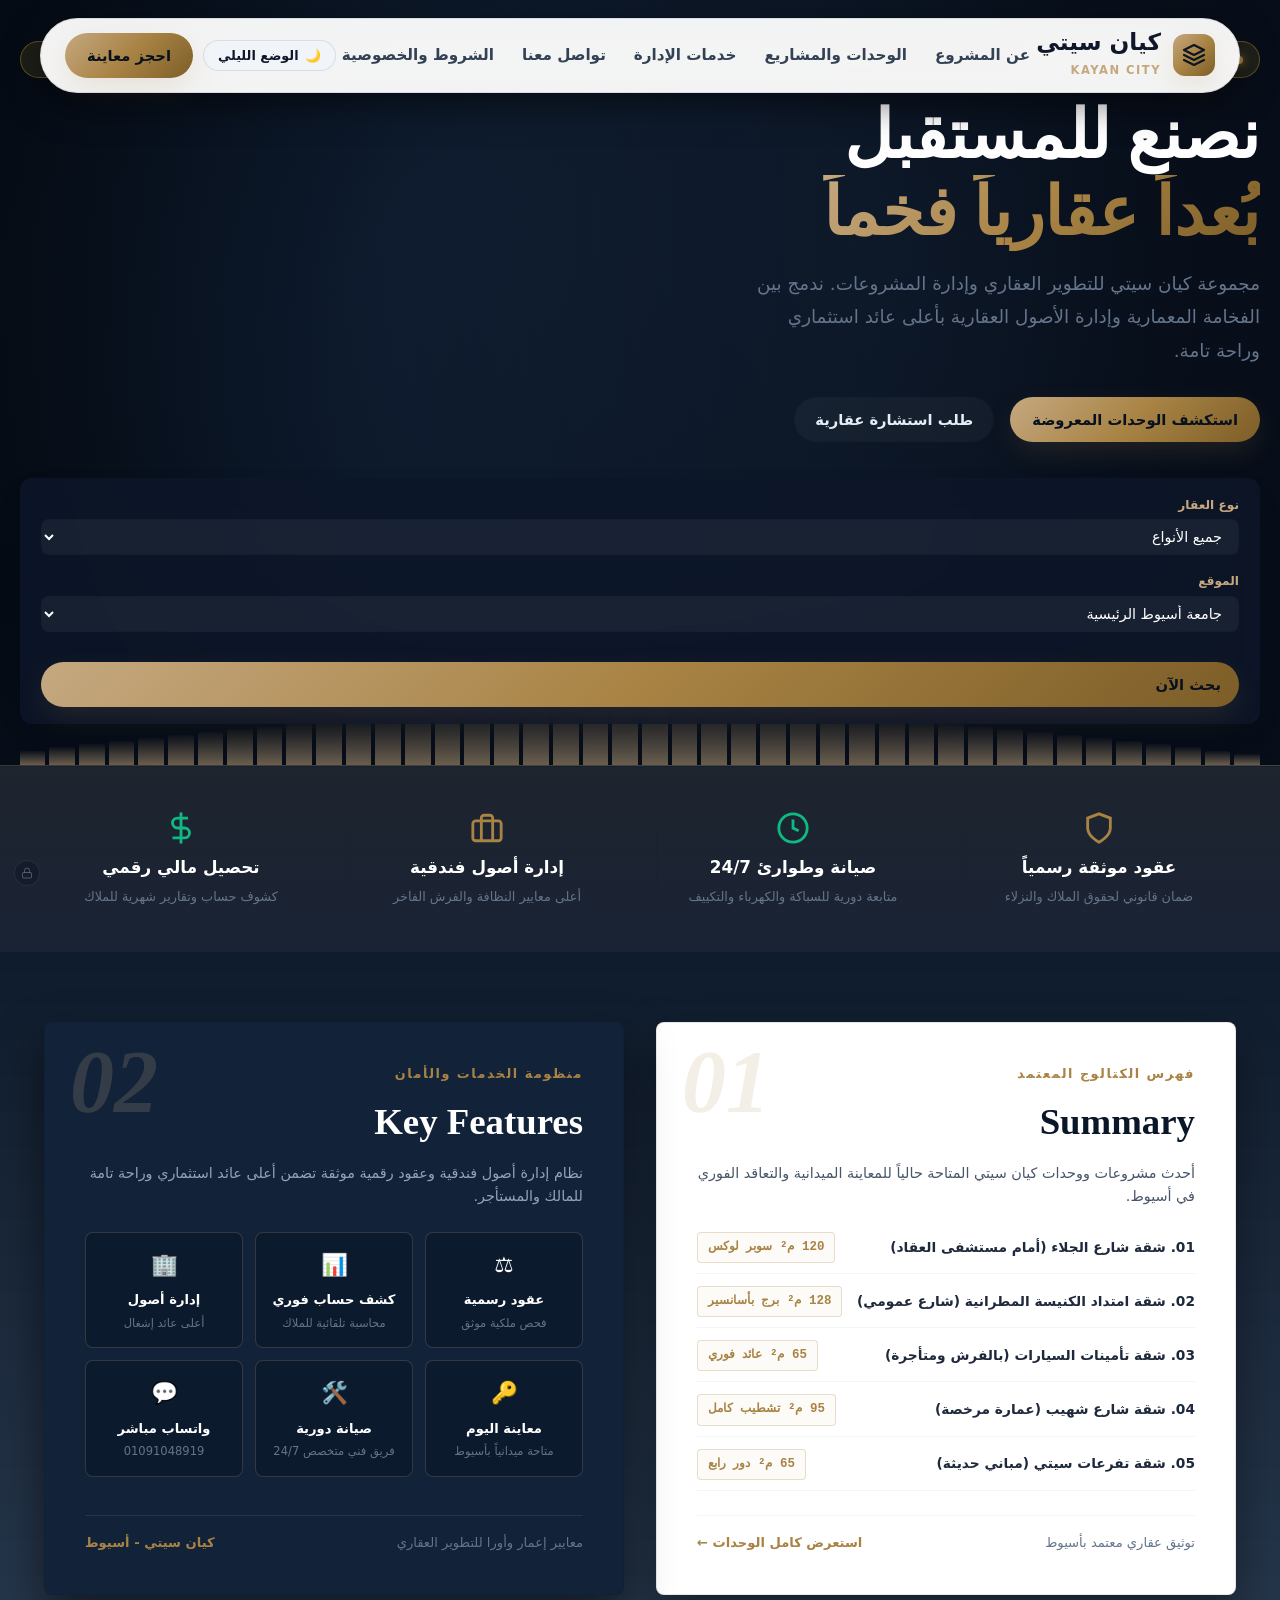
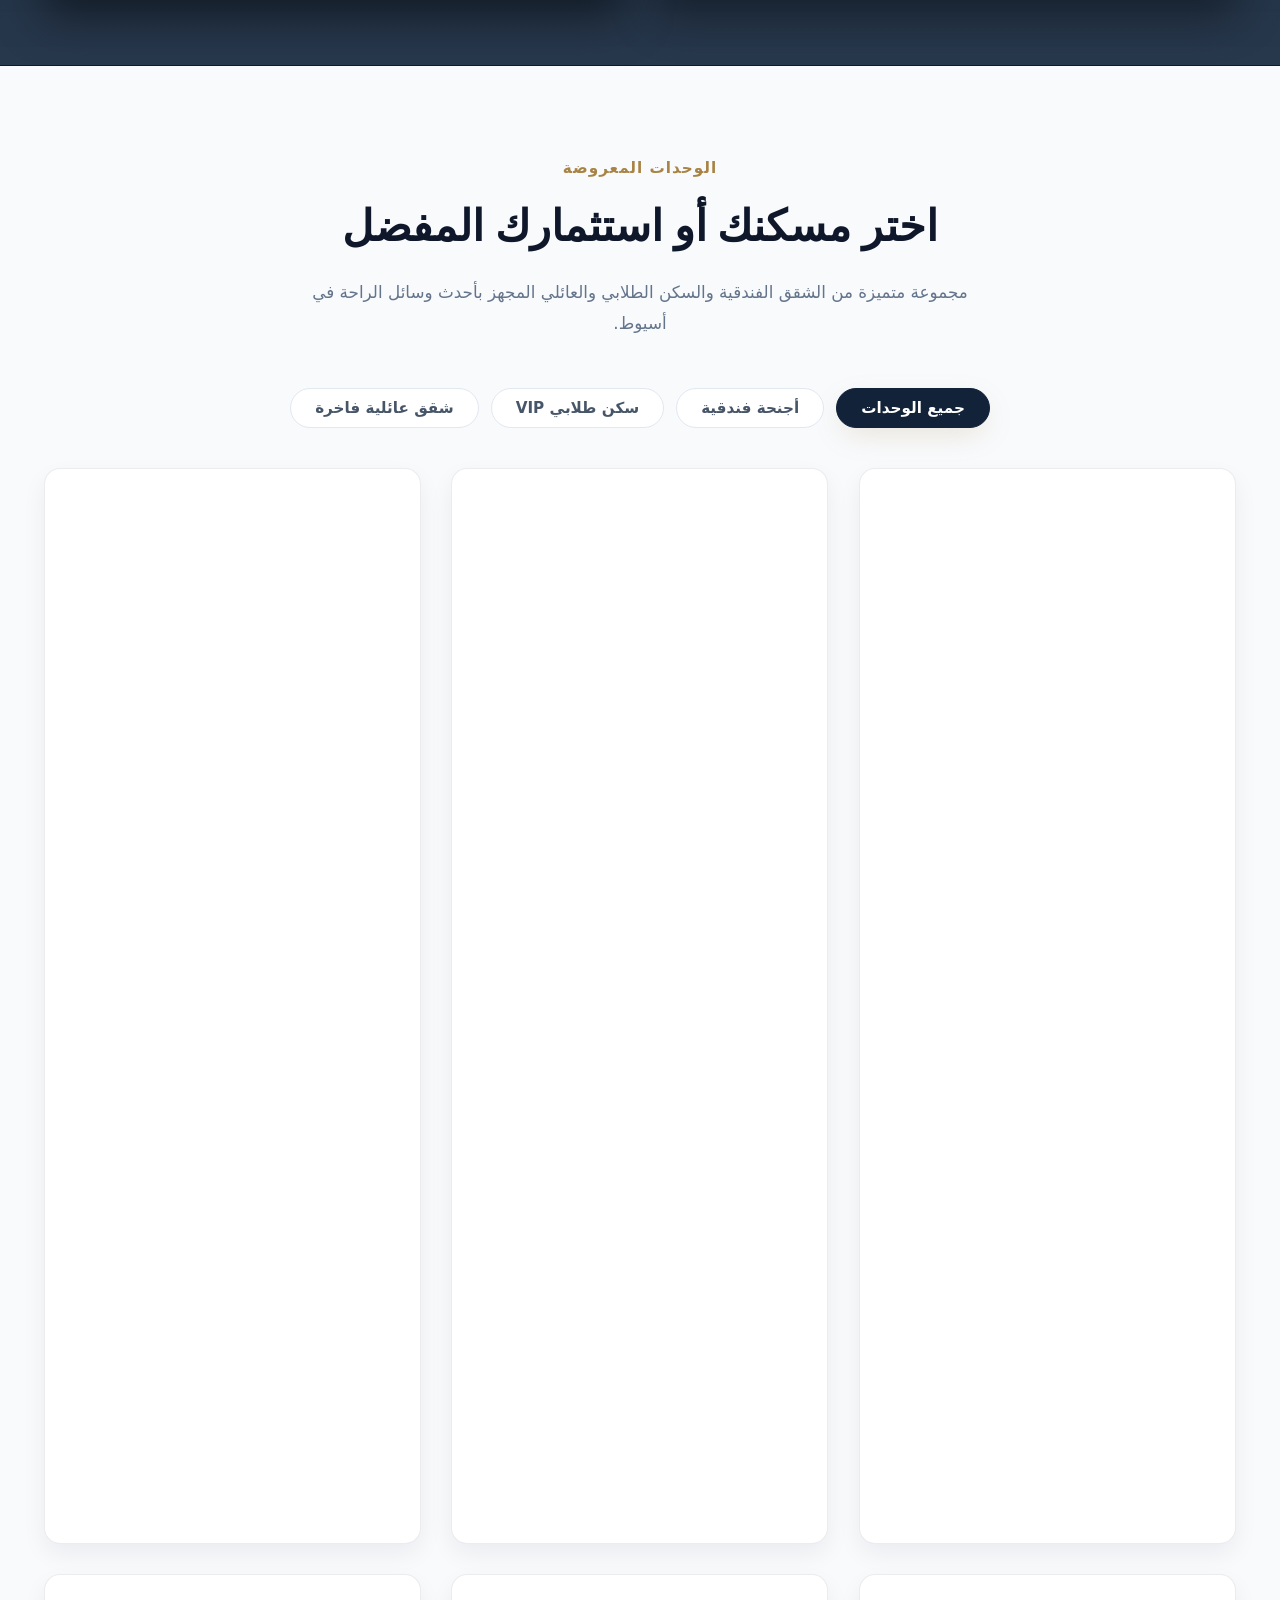
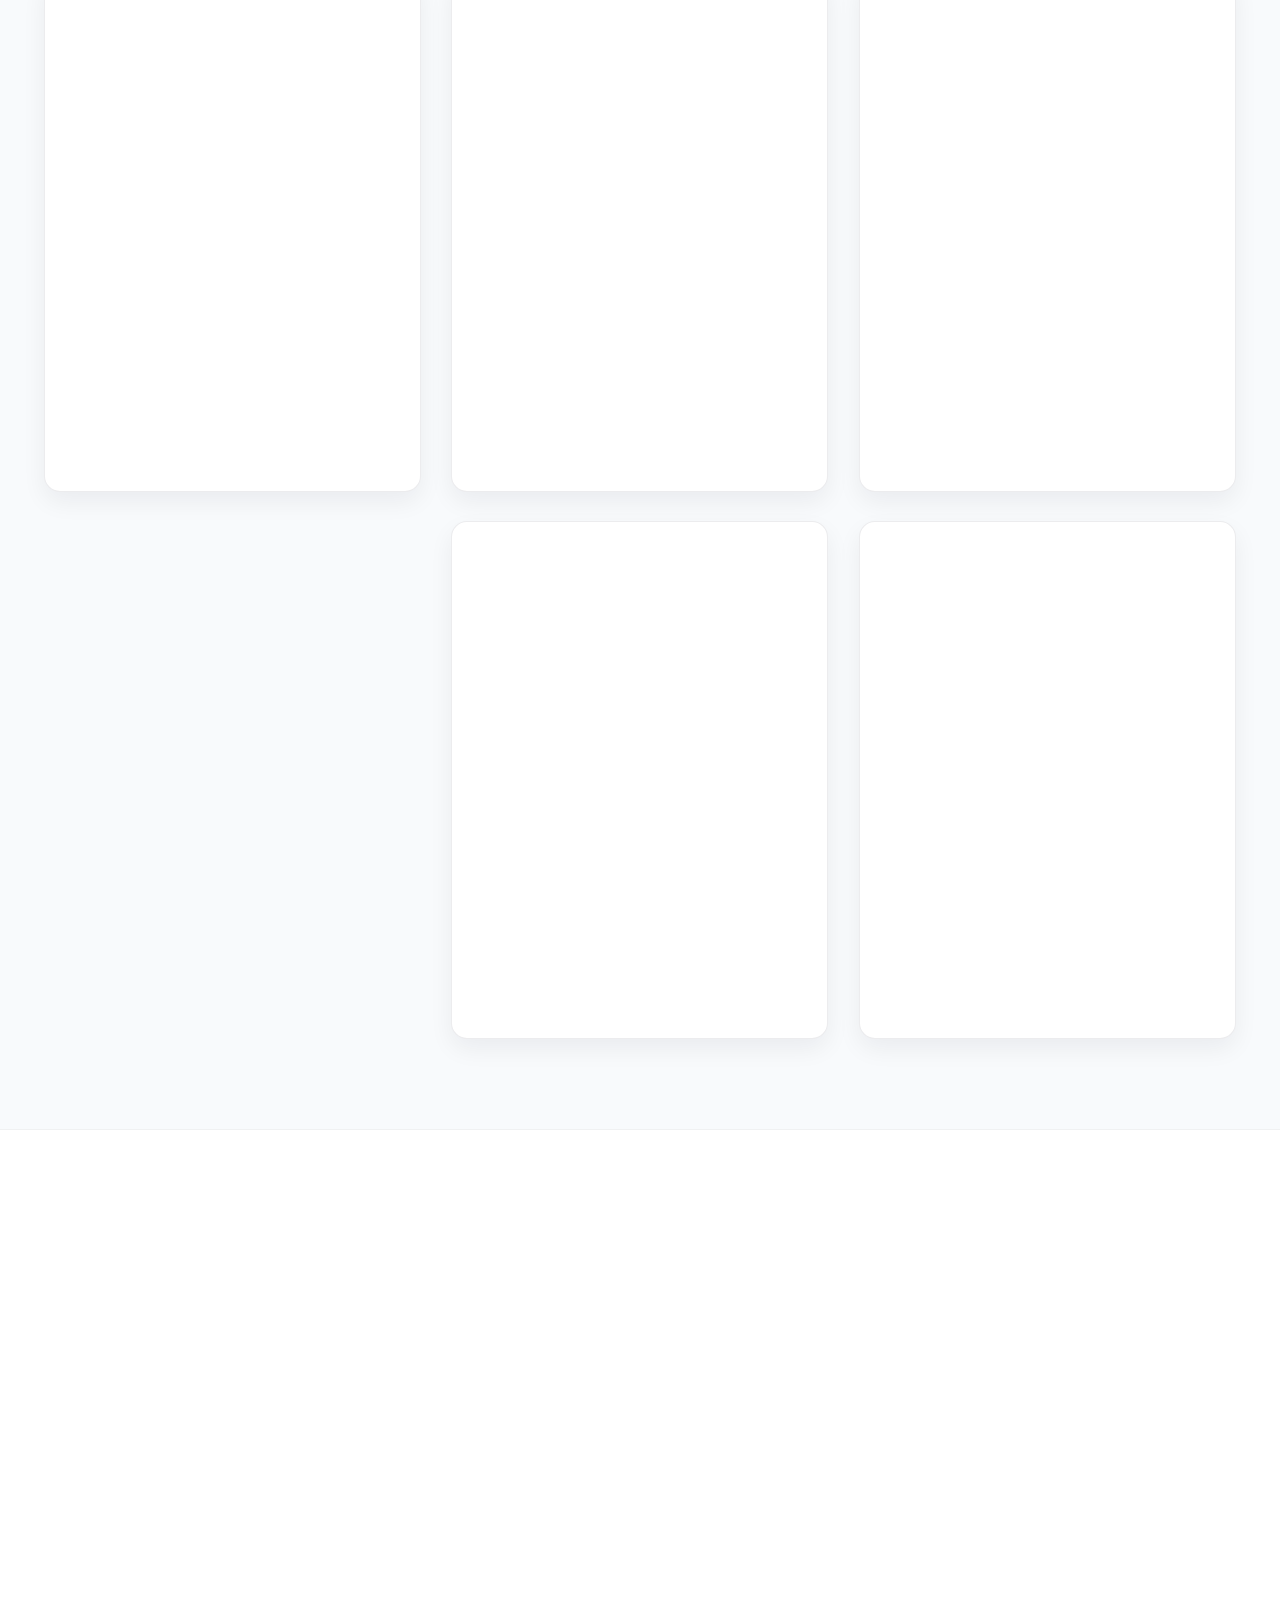
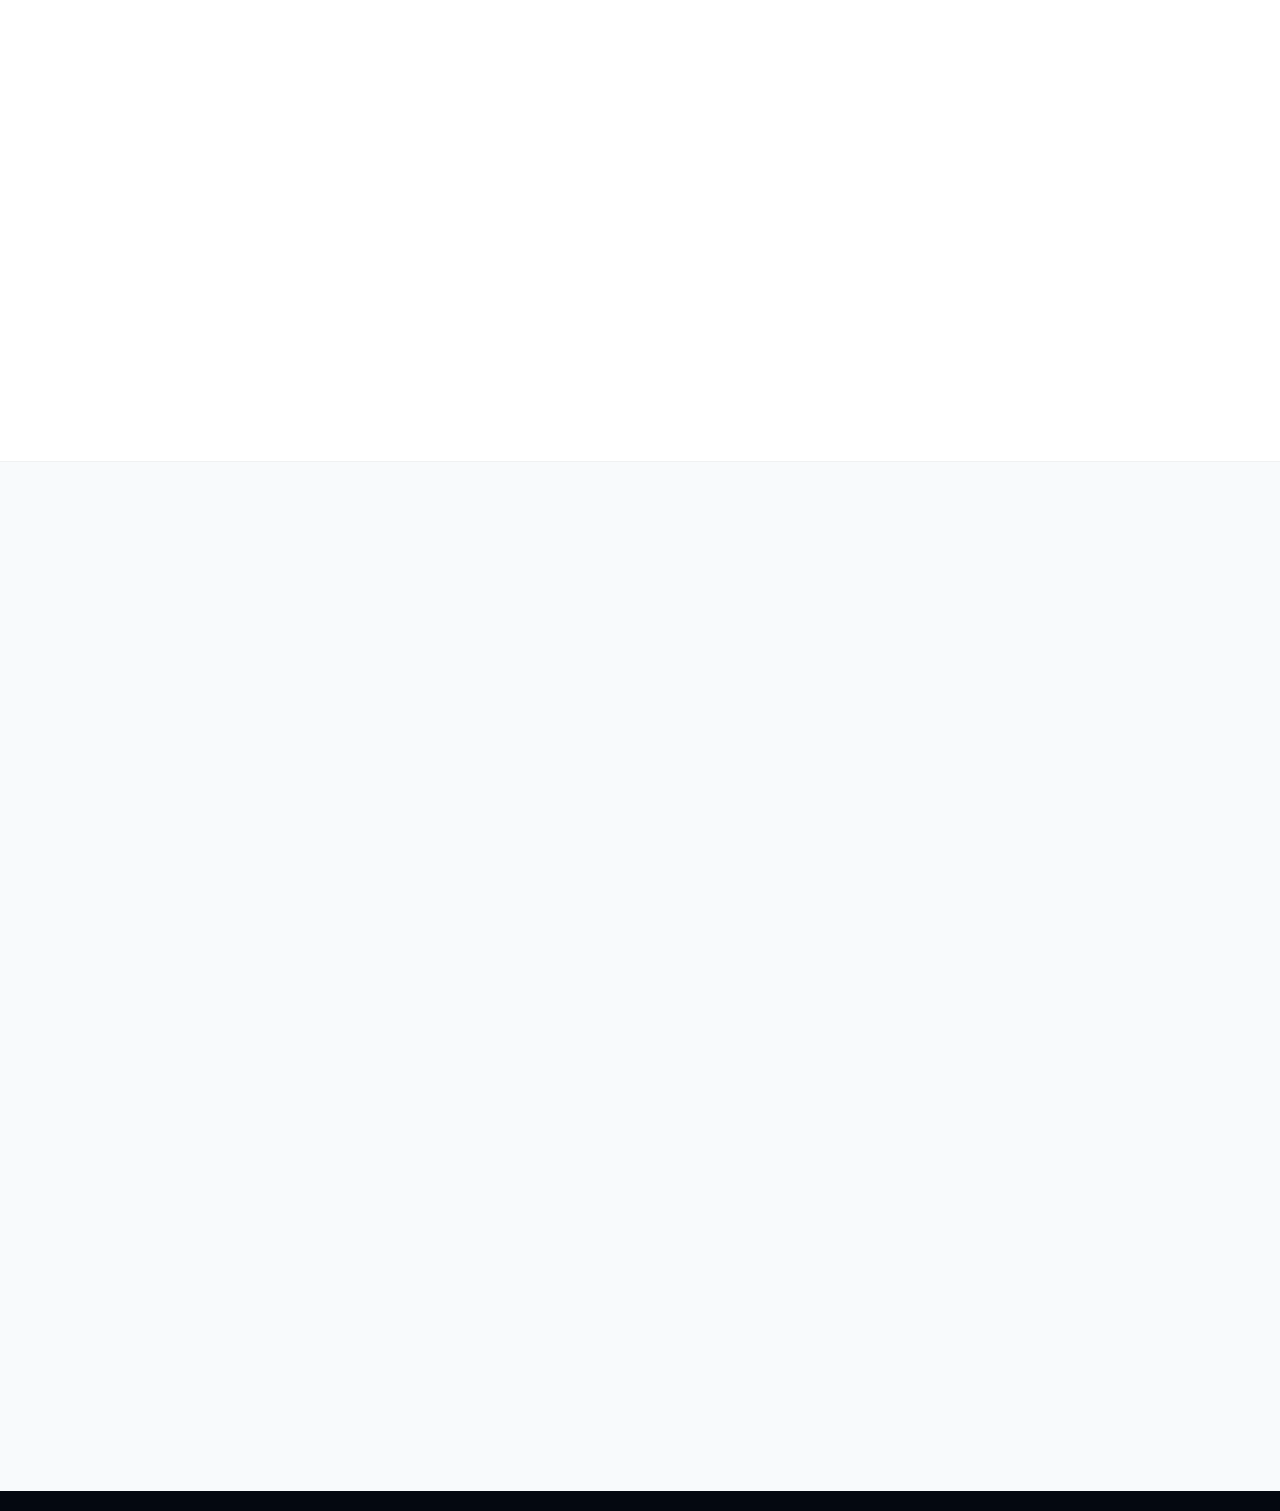
==== commit 412fbea3: "Remove 3D, adopt clean editorial white theme with dark mode toggle" ====
--- a/index.html
+++ b/index.html
@@ -58,25 +58,56 @@
 
 <style>
 :root {
+  /* LIGHT MODE (EDITORIAL WHITE - DEFAULT AS IN PHOTO) */
+  --bg: #f8fafc;
+  --bg-card: #ffffff;
+  --bg-card-hover: #ffffff;
+  --surface: #ffffff;
+  --bg-alt: #f1f5f9;
+  --border: rgba(15, 23, 42, 0.1);
+  --border-subtle: rgba(15, 23, 42, 0.06);
+  --border-gold: rgba(168, 131, 68, 0.35);
+  --gold: #a88344;
+  --gold-light: #c5a880;
+  --gold-gradient: linear-gradient(135deg, #c5a880 0%, #a88344 50%, #7d5e28 100%);
+  --cyan: #10b981;
+  --danger: #ef4444;
+  --warning: #f59e0b;
+  --text: #0f172a;
+  --text-muted: #64748b;
+  --text-secondary: #334155;
+  --radius-lg: 16px;
+  --radius-md: 12px;
+  --radius-sm: 8px;
+  --shadow-gold: 0 10px 30px -5px rgba(168, 131, 68, 0.2);
+  --shadow-card: 0 10px 30px -5px rgba(15, 23, 42, 0.08);
+  --header-bg: rgba(255, 255, 255, 0.95);
+  --header-text: #0f172a;
+}
+
+body.dark-mode {
+  /* DARK MODE (MIDNIGHT ARCHITECTURAL LUXURY) */
   --bg: #0a1728;
-  --bg-card: rgba(17, 34, 57, 0.85);
-  --bg-card-hover: rgba(24, 49, 82, 0.95);
+  --bg-card: #112239;
+  --bg-card-hover: #183152;
   --surface: #112239;
-  --border: rgba(197, 168, 128, 0.32);
-  --border-subtle: rgba(255, 255, 255, 0.1);
+  --bg-alt: #0d1e34;
+  --border: rgba(197, 168, 128, 0.3);
+  --border-subtle: rgba(255, 255, 255, 0.08);
+  --border-gold: rgba(197, 168, 128, 0.4);
   --gold: #c5a880;
   --gold-light: #f3e5ab;
   --gold-gradient: linear-gradient(135deg, #f7e6cc 0%, #c5a880 50%, #8e6f43 100%);
   --cyan: #38ef7d;
   --danger: #ef4444;
   --warning: #f59e0b;
-  --text: #f0f4f9;
-  --text-muted: #94a5bd;
-  --radius-lg: 20px;
-  --radius-md: 14px;
-  --radius-sm: 8px;
-  --shadow-gold: 0 10px 30px -5px rgba(212, 175, 55, 0.25);
-  --shadow-card: 0 20px 40px rgba(0, 0, 0, 0.45);
+  --text: #f8fafc;
+  --text-muted: #94a3b8;
+  --text-secondary: #cbd5e1;
+  --shadow-gold: 0 10px 30px -5px rgba(197, 168, 128, 0.28);
+  --shadow-card: 0 20px 45px rgba(0, 0, 0, 0.45);
+  --header-bg: rgba(10, 23, 40, 0.95);
+  --header-text: #ffffff;
 }
 
 *, *::before, *::after {
@@ -302,25 +333,26 @@
 
 /* 3D Hero Section */
 .hero-stage {
-  height: 320vh;
+  min-height: 85vh;
   position: relative;
+  background: radial-gradient(circle at 75% 30%, #162840 0%, #0b1728 70%, #060d16 100%);
+  display: flex;
+  align-items: center;
+  overflow: hidden;
+  border-bottom: 1px solid var(--border-gold);
 }
 
 .hero-viewport {
-  position: sticky;
-  top: 0;
-  height: 100vh;
+  position: relative;
+  min-height: 85vh;
   width: 100%;
+  display: flex;
+  align-items: center;
   overflow: hidden;
-  background: radial-gradient(circle at 75% 30%, #15223e 0%, #080f1d 70%, #040810 100%);
 }
 
 #canvas-3d {
-  position: absolute;
-  inset: 0;
-  width: 100%;
-  height: 100%;
-  display: block;
+  display: none !important;
 }
 
 .hero-overlay {
@@ -2590,6 +2622,112 @@
   padding-top: 16px;
   border-top: 1px solid rgba(255, 255, 255, 0.08);
 }
+
+/* Theme Toggle Button Styling */
+.theme-toggle-btn {
+  display: inline-flex;
+  align-items: center;
+  gap: 6px;
+  background: var(--bg-alt);
+  border: 1px solid var(--border);
+  color: var(--text);
+  font-family: inherit;
+  font-size: 0.8rem;
+  font-weight: 700;
+  padding: 7px 14px;
+  border-radius: 999px;
+  cursor: pointer;
+  transition: all 0.25s ease;
+  user-select: none;
+}
+
+.theme-toggle-btn:hover {
+  border-color: var(--gold);
+  color: var(--gold);
+  transform: translateY(-1px);
+}
+
+.navbar {
+  background: var(--header-bg) !important;
+  border-bottom: 1px solid var(--border) !important;
+  backdrop-filter: blur(14px) !important;
+}
+
+.navbar .brand-text b {
+  color: var(--text) !important;
+}
+
+.navbar .nav-links a {
+  color: var(--text-secondary) !important;
+}
+
+.navbar .nav-links a:hover {
+  color: var(--gold) !important;
+}
+
+/* Light / Dark Mode Card & Text harmonization */
+body:not(.dark-mode) .section-head .section-title {
+  color: #0f172a !important;
+}
+
+body:not(.dark-mode) .section-head .section-desc {
+  color: #64748b !important;
+}
+
+body:not(.dark-mode) .property-card {
+  background: #ffffff !important;
+  border: 1px solid rgba(15, 23, 42, 0.08) !important;
+  box-shadow: 0 10px 25px rgba(15, 23, 42, 0.06) !important;
+}
+
+body:not(.dark-mode) .property-card h3 {
+  color: #0f172a !important;
+}
+
+body:not(.dark-mode) .card-location {
+  color: #64748b !important;
+}
+
+body:not(.dark-mode) .card-feature-item {
+  background: #f8fafc !important;
+  border-color: #e2e8f0 !important;
+  color: #334155 !important;
+}
+
+body:not(.dark-mode) .card-price {
+  background: rgba(168, 131, 68, 0.12) !important;
+  color: #a88344 !important;
+  border-color: rgba(168, 131, 68, 0.3) !important;
+}
+
+body:not(.dark-mode) .tab-btn {
+  background: #ffffff !important;
+  border-color: #e2e8f0 !important;
+  color: #475569 !important;
+}
+
+body:not(.dark-mode) .tab-btn.active {
+  background: #112239 !important;
+  color: #ffffff !important;
+  border-color: #112239 !important;
+}
+
+body:not(.dark-mode) #services {
+  background: #ffffff !important;
+}
+
+body:not(.dark-mode) .service-card {
+  background: #f8fafc !important;
+  border-color: #e2e8f0 !important;
+}
+
+body:not(.dark-mode) .service-card h3 {
+  color: #0f172a !important;
+}
+
+body:not(.dark-mode) .service-card p {
+  color: #64748b !important;
+}
 </style>
 </head>
 <body>
@@ -2627,6 +2765,10 @@
     </ul>
 
     <div class="nav-cta">
+      <button type="button" id="theme-toggle-btn" class="theme-toggle-btn" aria-label="تبديل الوضع" title="تبديل بين الوضع النهاري الفاخر والوضع الليلي">
+        <span class="theme-icon" id="theme-icon">🌙</span>
+        <span class="theme-label" id="theme-label">الوضع الليلي</span>
+      </button>
       <a href="#contact" class="btn-primary">
         <span>احجز معاينة</span>
       </a>
@@ -2640,7 +2782,7 @@
 <!-- 3D Luxury Hero Showcase -->
 <div class="hero-stage" id="hero-stage">
   <div class="hero-viewport">
-    <canvas id="canvas-3d" aria-label="عرض ثلاثي الأبعاد لأبراج كيان سيتي المعمارية"></canvas>
+    
     <div class="hero-overlay"></div>
     <div class="hero-slats-bar" id="hero-slats-bar" aria-hidden="true"></div>
 
@@ -2720,16 +2862,9 @@
       </div>
     </div>
 
-    <div class="scene-badge-3d">
-      <svg width="18" height="18" viewBox="0 0 24 24" fill="none" stroke="currentColor" stroke-width="2">
-        <path d="M21 16V8a2 2 0 0 0-1-1.73l-7-4a2 2 0 0 0-2 0l-7 4A2 2 0 0 0 3 8v8a2 2 0 0 0 1 1.73l7 4a2 2 0 0 0 2 0l7-4A2 2 0 0 0 21 16z"></path>
-      </svg>
-      <span>اسحب بالماوس لتدوير البرج 360 درجة</span>
-    </div>
-
-    <div class="scroll-cue" id="scroll-cue">
-      <span>قم بالتمرير للأسفل لجولة داخل البرج</span>
-    </div>
+    
+
+    
   </div>
 </div>
 
@@ -4142,5 +4277,45 @@
   }
 })();
 </script>
+
+<script>
+// Theme Toggle Engine (Light / Dark Mode with Persistence)
+(function(){
+  const saved = localStorage.getItem('kayan_theme');
+  // Default to light (as requested: editorial white lookbook style)
+  const isDark = saved === 'dark';
+  
+  function applyTheme(dark){
+    if(dark){
+      document.body.classList.add('dark-mode');
+      const icon = document.getElementById('theme-icon');
+      const label = document.getElementById('theme-label');
+      if(icon) icon.textContent = '☀️';
+      if(label) label.textContent = 'الوضع النهاري';
+    } else {
+      document.body.classList.remove('dark-mode');
+      const icon = document.getElementById('theme-icon');
+      const label = document.getElementById('theme-label');
+      if(icon) icon.textContent = '🌙';
+      if(label) label.textContent = 'الوضع الليلي';
+    }
+  }
+
+  applyTheme(isDark);
+
+  window.addEventListener('DOMContentLoaded', () => {
+    applyTheme(document.body.classList.contains('dark-mode'));
+    const btn = document.getElementById('theme-toggle-btn');
+    if(btn){
+      btn.addEventListener('click', () => {
+        const currentlyDark = document.body.classList.contains('dark-mode');
+        const nextDark = !currentlyDark;
+        applyTheme(nextDark);
+        localStorage.setItem('kayan_theme', nextDark ? 'dark' : 'light');
+      });
+    }
+  });
+})();
+</script>
 </body>
 </html>
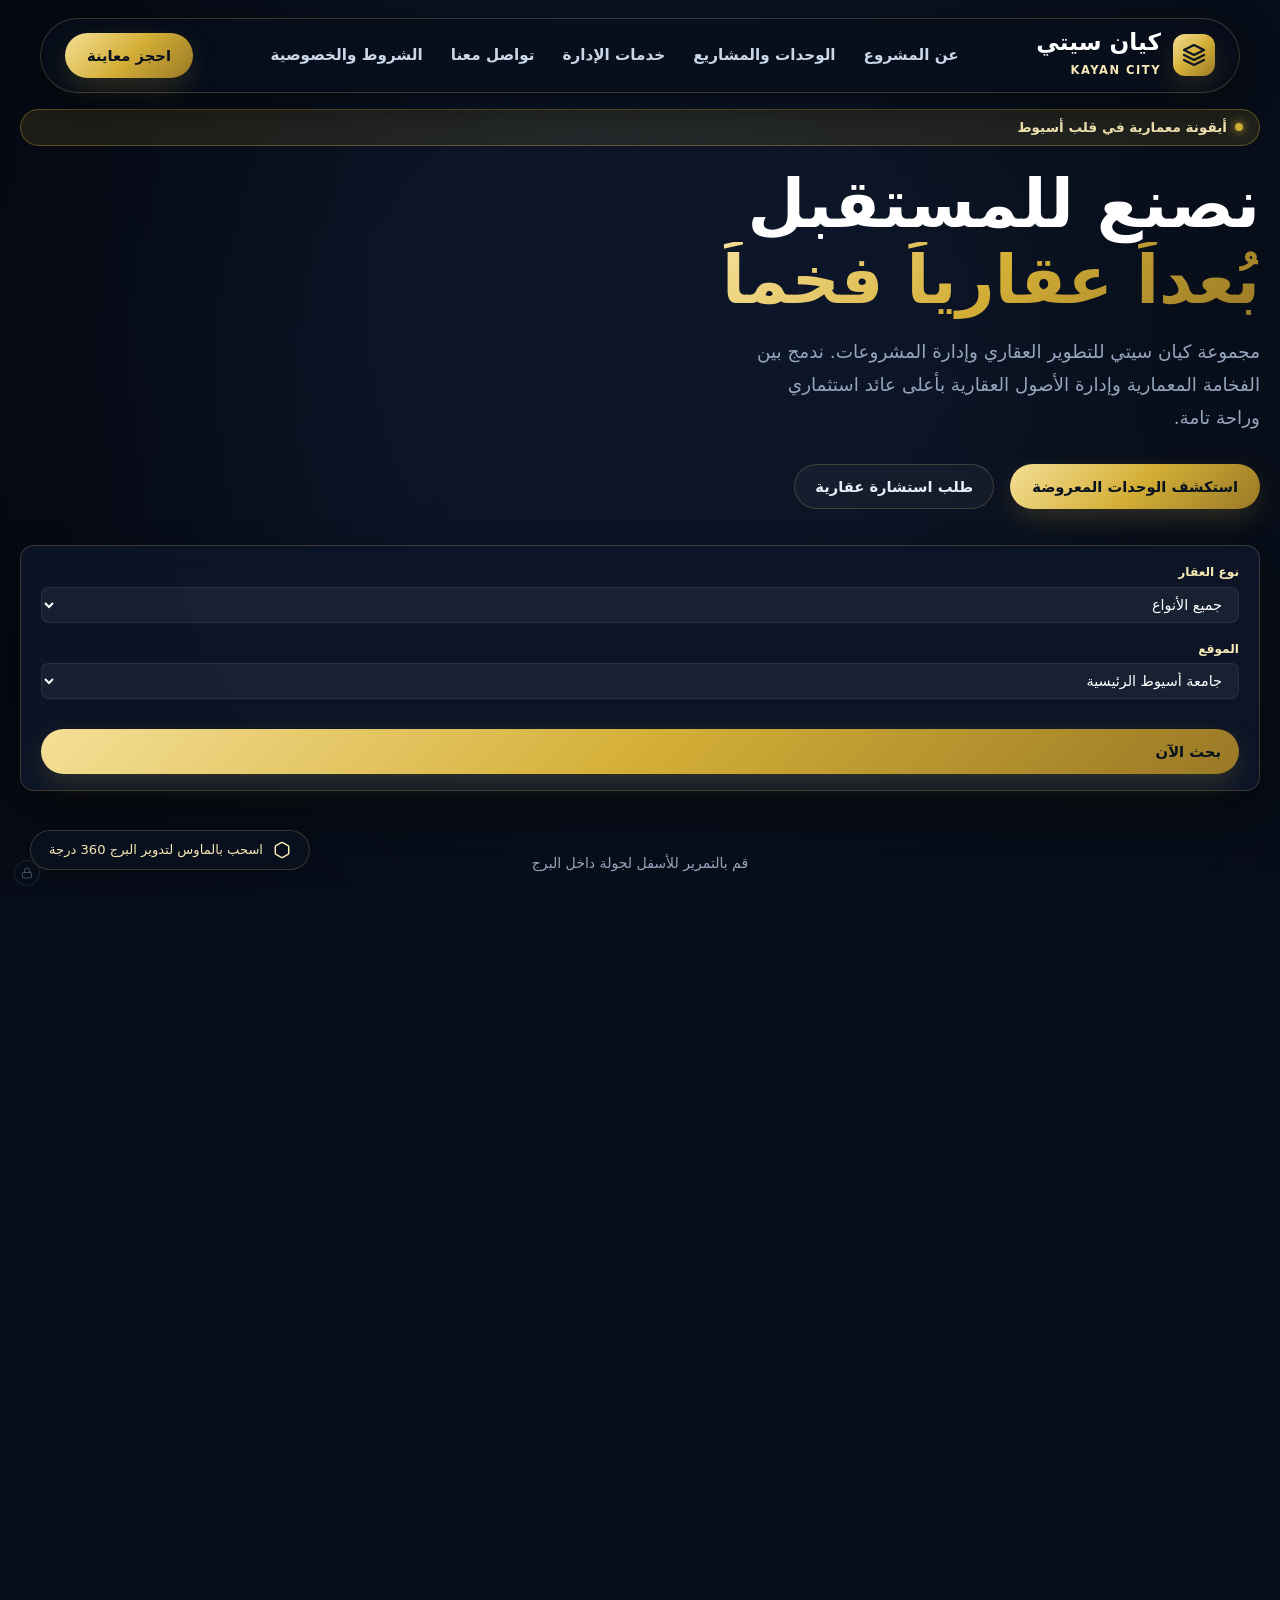
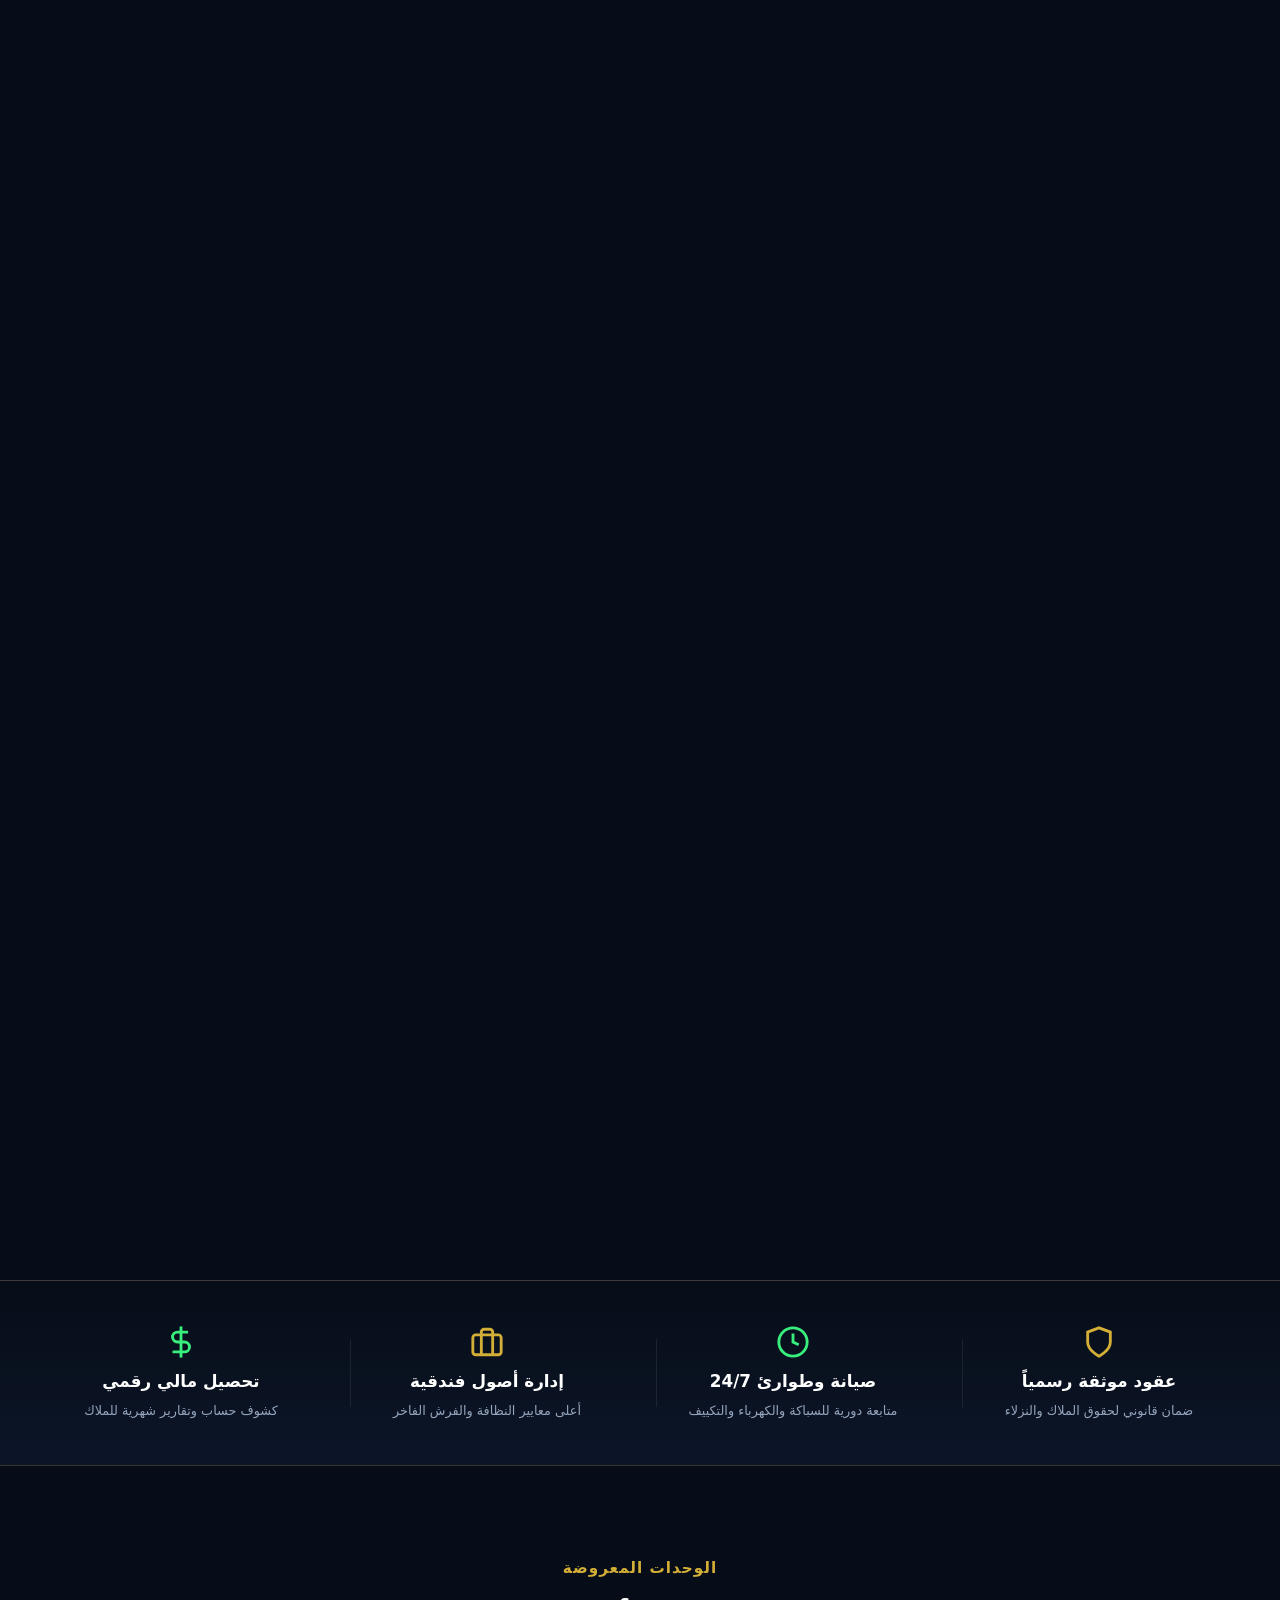
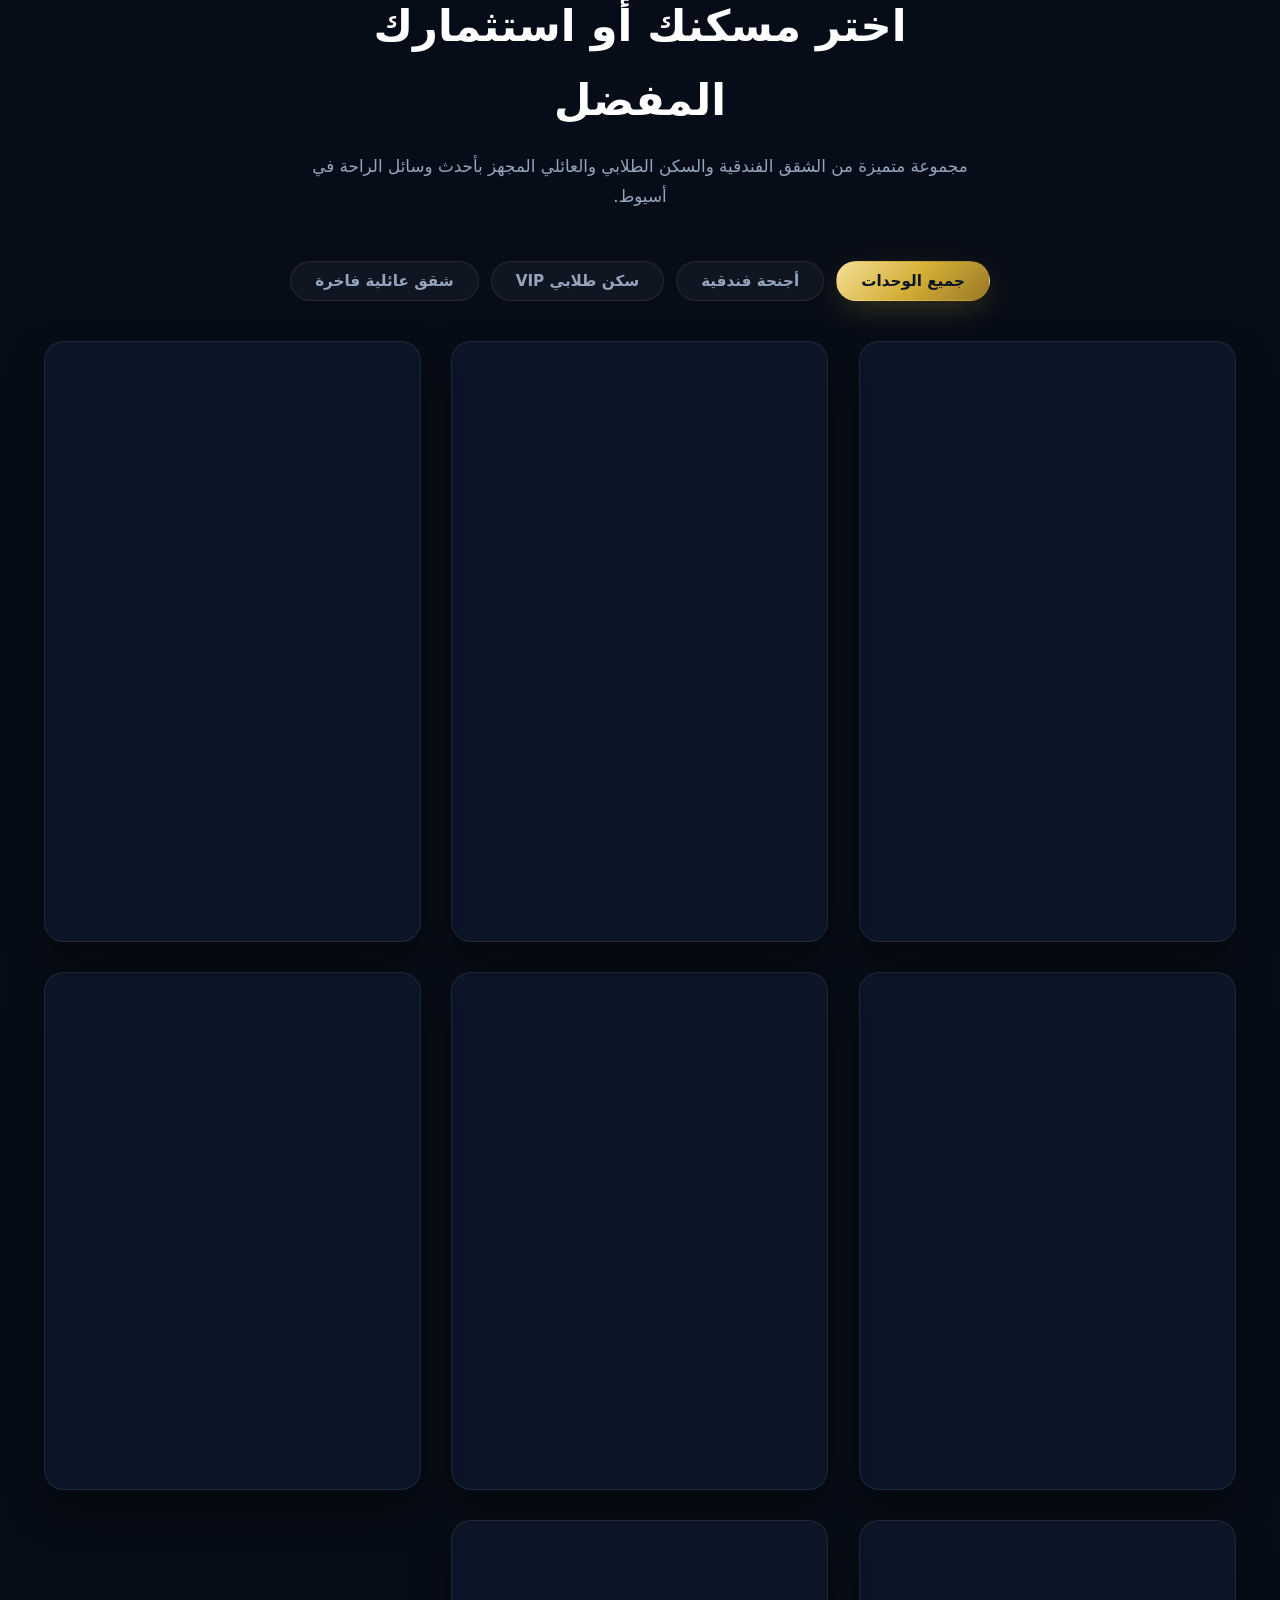
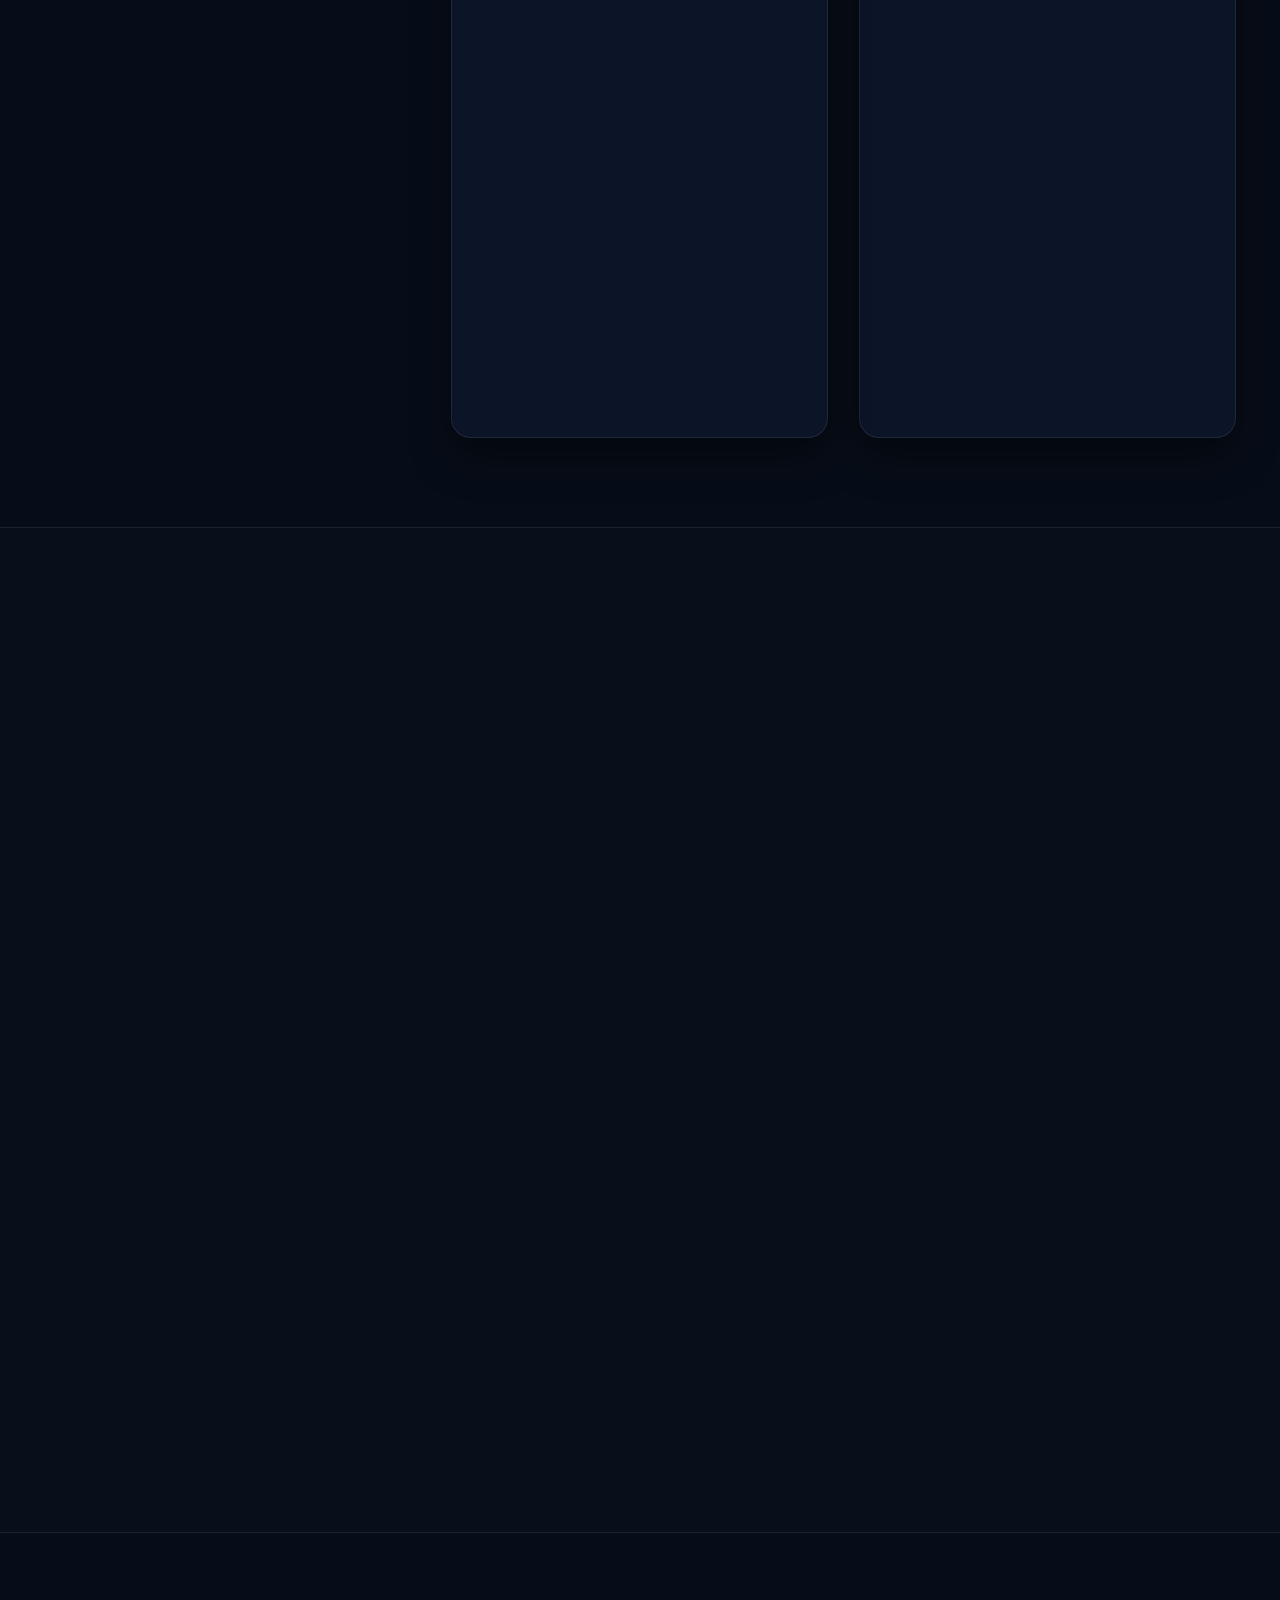
==== commit ff971933: "Revert editorial experiment: restore clean stable luxury theme and perfect contrast" ====
--- a/index.html
+++ b/index.html
@@ -54,60 +54,29 @@
 <link rel="preconnect" href="https://cdnjs.cloudflare.com" crossorigin>
 <link rel="preconnect" href="https://fonts.googleapis.com">
 <link rel="preconnect" href="https://fonts.gstatic.com" crossorigin>
-<link href="https://fonts.googleapis.com/css2?family=Amiri:ital,wght@0,400;0,700;1,400&family=Cairo:wght@400;500;600;700;800;900&display=swap" rel="stylesheet">
+<link href="https://fonts.googleapis.com/css2?family=Cairo:wght@400;500;600;700;800;900&display=swap" rel="stylesheet">
 
 <style>
 :root {
-  /* LIGHT MODE (EDITORIAL WHITE - DEFAULT AS IN PHOTO) */
-  --bg: #f8fafc;
-  --bg-card: #ffffff;
-  --bg-card-hover: #ffffff;
-  --surface: #ffffff;
-  --bg-alt: #f1f5f9;
-  --border: rgba(15, 23, 42, 0.1);
-  --border-subtle: rgba(15, 23, 42, 0.06);
-  --border-gold: rgba(168, 131, 68, 0.35);
-  --gold: #a88344;
-  --gold-light: #c5a880;
-  --gold-gradient: linear-gradient(135deg, #c5a880 0%, #a88344 50%, #7d5e28 100%);
-  --cyan: #10b981;
-  --danger: #ef4444;
-  --warning: #f59e0b;
-  --text: #0f172a;
-  --text-muted: #64748b;
-  --text-secondary: #334155;
-  --radius-lg: 16px;
-  --radius-md: 12px;
-  --radius-sm: 8px;
-  --shadow-gold: 0 10px 30px -5px rgba(168, 131, 68, 0.2);
-  --shadow-card: 0 10px 30px -5px rgba(15, 23, 42, 0.08);
-  --header-bg: rgba(255, 255, 255, 0.95);
-  --header-text: #0f172a;
-}
-
-body.dark-mode {
-  /* DARK MODE (MIDNIGHT ARCHITECTURAL LUXURY) */
-  --bg: #0a1728;
-  --bg-card: #112239;
-  --bg-card-hover: #183152;
-  --surface: #112239;
-  --bg-alt: #0d1e34;
-  --border: rgba(197, 168, 128, 0.3);
+  --bg: #070d18;
+  --bg-card: rgba(15, 25, 45, 0.75);
+  --bg-card-hover: rgba(22, 38, 68, 0.9);
+  --surface: #0d172a;
+  --border: rgba(201, 169, 110, 0.25);
   --border-subtle: rgba(255, 255, 255, 0.08);
-  --border-gold: rgba(197, 168, 128, 0.4);
-  --gold: #c5a880;
-  --gold-light: #f3e5ab;
-  --gold-gradient: linear-gradient(135deg, #f7e6cc 0%, #c5a880 50%, #8e6f43 100%);
+  --gold: #d4af37;
+  --gold-light: #f7e7b4;
+  --gold-gradient: linear-gradient(135deg, #f5df97 0%, #d4af37 50%, #997926 100%);
   --cyan: #38ef7d;
   --danger: #ef4444;
   --warning: #f59e0b;
-  --text: #f8fafc;
-  --text-muted: #94a3b8;
-  --text-secondary: #cbd5e1;
-  --shadow-gold: 0 10px 30px -5px rgba(197, 168, 128, 0.28);
-  --shadow-card: 0 20px 45px rgba(0, 0, 0, 0.45);
-  --header-bg: rgba(10, 23, 40, 0.95);
-  --header-text: #ffffff;
+  --text: #f0f4f9;
+  --text-muted: #94a5bd;
+  --radius-lg: 20px;
+  --radius-md: 14px;
+  --radius-sm: 8px;
+  --shadow-gold: 0 10px 30px -5px rgba(212, 175, 55, 0.25);
+  --shadow-card: 0 20px 40px rgba(0, 0, 0, 0.45);
 }
 
 *, *::before, *::after {
@@ -333,26 +302,25 @@
 
 /* 3D Hero Section */
 .hero-stage {
-  min-height: 85vh;
+  height: 320vh;
   position: relative;
-  background: radial-gradient(circle at 75% 30%, #162840 0%, #0b1728 70%, #060d16 100%);
-  display: flex;
-  align-items: center;
+}
+
+.hero-viewport {
+  position: sticky;
+  top: 0;
+  height: 100vh;
+  width: 100%;
   overflow: hidden;
-  border-bottom: 1px solid var(--border-gold);
-}
-
-.hero-viewport {
-  position: relative;
-  min-height: 85vh;
+  background: radial-gradient(circle at 75% 30%, #15223e 0%, #080f1d 70%, #040810 100%);
+}
+
+#canvas-3d {
+  position: absolute;
+  inset: 0;
   width: 100%;
-  display: flex;
-  align-items: center;
-  overflow: hidden;
-}
-
-#canvas-3d {
-  display: none !important;
+  height: 100%;
+  display: block;
 }
 
 .hero-overlay {
@@ -2400,334 +2368,6 @@
   box-shadow: 0 8px 22px rgba(254, 44, 85, 0.35);
 }
 
-
-/* ========================================================
-   EDITORIAL ARCHITECTURAL LOOKBOOK THEME (NEW STYLE)
-   ======================================================== */
-.font-serif-lux, .hero-title, .section-title, .editorial-title-dark, .editorial-title-light, .property-card h3 {
-  font-family: 'Amiri', 'Cairo', serif !important;
-}
-
-.hero-slats-bar {
-  position: absolute;
-  bottom: 0;
-  inset-inline: 0;
-  height: 60px;
-  display: flex;
-  align-items: flex-end;
-  gap: 4px;
-  padding: 0 20px;
-  pointer-events: none;
-  z-index: 5;
-  opacity: 0.65;
-}
-
-.hero-slat {
-  flex: 1;
-  background: linear-gradient(to top, rgba(197, 168, 128, 0.8) 0%, rgba(197, 168, 128, 0.05) 100%);
-  border-radius: 2px 2px 0 0;
-  transition: opacity 0.3s ease;
-}
-
-.editorial-section {
-  padding: 70px 0;
-  background: linear-gradient(180deg, rgba(10, 23, 40, 0.98) 0%, rgba(17, 34, 57, 0.9) 100%);
-  position: relative;
-  z-index: 10;
-  border-bottom: 1px solid var(--border);
-}
-
-.editorial-grid {
-  display: grid;
-  grid-template-columns: repeat(auto-fit, minmax(320px, 1fr));
-  gap: 32px;
-}
-
-.editorial-card-white {
-  background: #ffffff;
-  color: #0a1728;
-  padding: 40px;
-  border: 1px solid rgba(15, 23, 42, 0.1);
-  box-shadow: 0 20px 45px rgba(0, 0, 0, 0.4);
-  position: relative;
-  display: flex;
-  flex-direction: column;
-  justify-content: space-between;
-  border-radius: var(--radius-sm);
-}
-
-.editorial-card-navy {
-  background: #112239;
-  color: #f8fafc;
-  padding: 40px;
-  border: 1px solid var(--border);
-  box-shadow: 0 20px 45px rgba(0, 0, 0, 0.5);
-  position: relative;
-  display: flex;
-  flex-direction: column;
-  justify-content: space-between;
-  border-radius: var(--radius-sm);
-}
-
-.editorial-watermark {
-  font-family: 'Amiri', serif;
-  font-size: 5.5rem;
-  line-height: 1;
-  color: rgba(197, 168, 128, 0.2);
-  position: absolute;
-  top: 15px;
-  left: 25px;
-  pointer-events: none;
-  font-style: italic;
-  font-weight: 700;
-}
-
-.editorial-subhead {
-  font-size: 0.8rem;
-  font-weight: 700;
-  letter-spacing: 1.5px;
-  color: var(--gold);
-  text-transform: uppercase;
-  margin-bottom: 6px;
-}
-
-.editorial-title-dark {
-  font-size: 2.3rem;
-  font-weight: 700;
-  color: #0a1728;
-  margin-bottom: 8px;
-}
-
-.editorial-desc-dark {
-  font-size: 0.9rem;
-  color: #475569;
-  line-height: 1.6;
-  margin-bottom: 24px;
-}
-
-.editorial-title-light {
-  font-size: 2.3rem;
-  font-weight: 700;
-  color: #ffffff;
-  margin-bottom: 8px;
-}
-
-.editorial-desc-light {
-  font-size: 0.9rem;
-  color: #94a3b8;
-  line-height: 1.6;
-  margin-bottom: 24px;
-}
-
-.editorial-index-list {
-  display: flex;
-  flex-direction: column;
-  gap: 12px;
-  margin-bottom: 24px;
-}
-
-.index-row {
-  display: flex;
-  justify-content: space-between;
-  align-items: center;
-  padding-bottom: 10px;
-  border-bottom: 1px solid #f1f5f9;
-  font-size: 0.86rem;
-  font-weight: 600;
-  color: #1e293b;
-}
-
-.index-pill {
-  font-family: 'Cairo', monospace;
-  font-size: 0.78rem;
-  color: #a88344;
-  font-weight: 700;
-  background: #fdfbf7;
-  padding: 4px 10px;
-  border-radius: 4px;
-  border: 1px solid rgba(168, 131, 68, 0.25);
-}
-
-.index-foot {
-  display: flex;
-  justify-content: space-between;
-  align-items: center;
-  font-size: 0.82rem;
-  color: #64748b;
-  padding-top: 16px;
-  border-top: 1px solid #f1f5f9;
-}
-
-.index-link {
-  color: #a88344;
-  font-weight: 700;
-  text-decoration: none;
-  transition: color 0.2s;
-}
-
-.index-link:hover {
-  color: #0a1728;
-}
-
-.editorial-features-grid {
-  display: grid;
-  grid-template-columns: repeat(3, 1fr);
-  gap: 12px;
-  margin-bottom: 24px;
-}
-
-@media (max-width: 600px) {
-  .editorial-features-grid {
-    grid-template-columns: repeat(2, 1fr);
-  }
-}
-
-.feat-box {
-  background: rgba(10, 23, 40, 0.7);
-  border: 1px solid rgba(197, 168, 128, 0.22);
-  padding: 14px 10px;
-  text-align: center;
-  border-radius: var(--radius-sm);
-  transition: transform 0.2s, border-color 0.2s;
-}
-
-.feat-box:hover {
-  transform: translateY(-2px);
-  border-color: rgba(197, 168, 128, 0.5);
-}
-
-.feat-icon {
-  font-size: 1.35rem;
-  margin-bottom: 6px;
-}
-
-.feat-title {
-  font-size: 0.82rem;
-  font-weight: 700;
-  color: #ffffff;
-  margin-bottom: 2px;
-}
-
-.feat-text {
-  font-size: 0.72rem;
-  color: var(--text-muted);
-}
-
-.feat-foot {
-  display: flex;
-  justify-content: space-between;
-  align-items: center;
-  font-size: 0.82rem;
-  color: var(--text-muted);
-  padding-top: 16px;
-  border-top: 1px solid rgba(255, 255, 255, 0.08);
-}
-
-/* Theme Toggle Button Styling */
-.theme-toggle-btn {
-  display: inline-flex;
-  align-items: center;
-  gap: 6px;
-  background: var(--bg-alt);
-  border: 1px solid var(--border);
-  color: var(--text);
-  font-family: inherit;
-  font-size: 0.8rem;
-  font-weight: 700;
-  padding: 7px 14px;
-  border-radius: 999px;
-  cursor: pointer;
-  transition: all 0.25s ease;
-  user-select: none;
-}
-
-.theme-toggle-btn:hover {
-  border-color: var(--gold);
-  color: var(--gold);
-  transform: translateY(-1px);
-}
-
-.navbar {
-  background: var(--header-bg) !important;
-  border-bottom: 1px solid var(--border) !important;
-  backdrop-filter: blur(14px) !important;
-}
-
-.navbar .brand-text b {
-  color: var(--text) !important;
-}
-
-.navbar .nav-links a {
-  color: var(--text-secondary) !important;
-}
-
-.navbar .nav-links a:hover {
-  color: var(--gold) !important;
-}
-
-/* Light / Dark Mode Card & Text harmonization */
-body:not(.dark-mode) .section-head .section-title {
-  color: #0f172a !important;
-}
-
-body:not(.dark-mode) .section-head .section-desc {
-  color: #64748b !important;
-}
-
-body:not(.dark-mode) .property-card {
-  background: #ffffff !important;
-  border: 1px solid rgba(15, 23, 42, 0.08) !important;
-  box-shadow: 0 10px 25px rgba(15, 23, 42, 0.06) !important;
-}
-
-body:not(.dark-mode) .property-card h3 {
-  color: #0f172a !important;
-}
-
-body:not(.dark-mode) .card-location {
-  color: #64748b !important;
-}
-
-body:not(.dark-mode) .card-feature-item {
-  background: #f8fafc !important;
-  border-color: #e2e8f0 !important;
-  color: #334155 !important;
-}
-
-body:not(.dark-mode) .card-price {
-  background: rgba(168, 131, 68, 0.12) !important;
-  color: #a88344 !important;
-  border-color: rgba(168, 131, 68, 0.3) !important;
-}
-
-body:not(.dark-mode) .tab-btn {
-  background: #ffffff !important;
-  border-color: #e2e8f0 !important;
-  color: #475569 !important;
-}
-
-body:not(.dark-mode) .tab-btn.active {
-  background: #112239 !important;
-  color: #ffffff !important;
-  border-color: #112239 !important;
-}
-
-body:not(.dark-mode) #services {
-  background: #ffffff !important;
-}
-
-body:not(.dark-mode) .service-card {
-  background: #f8fafc !important;
-  border-color: #e2e8f0 !important;
-}
-
-body:not(.dark-mode) .service-card h3 {
-  color: #0f172a !important;
-}
-
-body:not(.dark-mode) .service-card p {
-  color: #64748b !important;
-}
 </style>
 </head>
 <body>
@@ -2765,10 +2405,6 @@
     </ul>
 
     <div class="nav-cta">
-      <button type="button" id="theme-toggle-btn" class="theme-toggle-btn" aria-label="تبديل الوضع" title="تبديل بين الوضع النهاري الفاخر والوضع الليلي">
-        <span class="theme-icon" id="theme-icon">🌙</span>
-        <span class="theme-label" id="theme-label">الوضع الليلي</span>
-      </button>
       <a href="#contact" class="btn-primary">
         <span>احجز معاينة</span>
       </a>
@@ -2782,9 +2418,8 @@
 <!-- 3D Luxury Hero Showcase -->
 <div class="hero-stage" id="hero-stage">
   <div class="hero-viewport">
-    
+    <canvas id="canvas-3d" aria-label="عرض ثلاثي الأبعاد لأبراج كيان سيتي المعمارية"></canvas>
     <div class="hero-overlay"></div>
-    <div class="hero-slats-bar" id="hero-slats-bar" aria-hidden="true"></div>
 
     <div class="wrap hero-content">
       <div class="hero-cards-box">
@@ -2862,9 +2497,16 @@
       </div>
     </div>
 
-    
-
-    
+    <div class="scene-badge-3d">
+      <svg width="18" height="18" viewBox="0 0 24 24" fill="none" stroke="currentColor" stroke-width="2">
+        <path d="M21 16V8a2 2 0 0 0-1-1.73l-7-4a2 2 0 0 0-2 0l-7 4A2 2 0 0 0 3 8v8a2 2 0 0 0 1 1.73l7 4a2 2 0 0 0 2 0l7-4A2 2 0 0 0 21 16z"></path>
+      </svg>
+      <span>اسحب بالماوس لتدوير البرج 360 درجة</span>
+    </div>
+
+    <div class="scroll-cue" id="scroll-cue">
+      <span>قم بالتمرير للأسفل لجولة داخل البرج</span>
+    </div>
   </div>
 </div>
 
@@ -2903,102 +2545,6 @@
     </div>
   </div>
 </div>
-
-
-<!-- Editorial Summary & Key Features (Architectural Lookbook Style) -->
-<section id="editorial-summary" class="editorial-section">
-  <div class="wrap">
-    <div class="editorial-grid">
-      
-      <!-- White Editorial Card: Summary -->
-      <div class="editorial-card-white">
-        <div class="editorial-watermark">01</div>
-        <div>
-          <div class="editorial-subhead">فهرس الكتالوج المعتمد</div>
-          <h3 class="editorial-title-dark">Summary</h3>
-          <p class="editorial-desc-dark">أحدث مشروعات ووحدات كيان سيتي المتاحة حالياً للمعاينة الميدانية والتعاقد الفوري في أسيوط.</p>
-          
-          <div class="editorial-index-list">
-            <div class="index-row">
-              <span class="index-name">01. شقة شارع الجلاء (أمام مستشفى العقاد)</span>
-              <span class="index-pill">120 م² سوبر لوكس</span>
-            </div>
-            <div class="index-row">
-              <span class="index-name">02. شقة امتداد الكنيسة المطرانية (شارع عمومي)</span>
-              <span class="index-pill">128 م² برج بأسانسير</span>
-            </div>
-            <div class="index-row">
-              <span class="index-name">03. شقة تأمينات السيارات (بالفرش ومتأجرة)</span>
-              <span class="index-pill">65 م² عائد فوري</span>
-            </div>
-            <div class="index-row">
-              <span class="index-name">04. شقة شارع شهيب (عمارة مرخصة)</span>
-              <span class="index-pill">95 م² تشطيب كامل</span>
-            </div>
-            <div class="index-row">
-              <span class="index-name">05. شقة تفرعات سيتي (مباني حديثة)</span>
-              <span class="index-pill">65 م² دور رابع</span>
-            </div>
-          </div>
-        </div>
-
-        <div class="index-foot">
-          <span>توثيق عقاري معتمد بأسيوط</span>
-          <a href="#properties" class="index-link">استعرض كامل الوحدات ←</a>
-        </div>
-      </div>
-
-      <!-- Navy Editorial Card: Key Features -->
-      <div class="editorial-card-navy">
-        <div class="editorial-watermark">02</div>
-        <div>
-          <div class="editorial-subhead">منظومة الخدمات والأمان</div>
-          <h3 class="editorial-title-light">Key Features</h3>
-          <p class="editorial-desc-light">نظام إدارة أصول فندقية وعقود رقمية موثقة تضمن أعلى عائد استثماري وراحة تامة للمالك والمستأجر.</p>
-
-          <div class="editorial-features-grid">
-            <div class="feat-box">
-              <div class="feat-icon">⚖️</div>
-              <div class="feat-title">عقود رسمية</div>
-              <div class="feat-text">فحص ملكية موثق</div>
-            </div>
-            <div class="feat-box">
-              <div class="feat-icon">📊</div>
-              <div class="feat-title">كشف حساب فوري</div>
-              <div class="feat-text">محاسبة تلقائية للملاك</div>
-            </div>
-            <div class="feat-box">
-              <div class="feat-icon">🏢</div>
-              <div class="feat-title">إدارة أصول</div>
-              <div class="feat-text">أعلى عائد إشغال</div>
-            </div>
-            <div class="feat-box">
-              <div class="feat-icon">🔑</div>
-              <div class="feat-title">معاينة اليوم</div>
-              <div class="feat-text">متاحة ميدانياً بأسيوط</div>
-            </div>
-            <div class="feat-box">
-              <div class="feat-icon">🛠️</div>
-              <div class="feat-title">صيانة دورية</div>
-              <div class="feat-text">فريق فني متخصص 24/7</div>
-            </div>
-            <div class="feat-box">
-              <div class="feat-icon">💬</div>
-              <div class="feat-title">واتساب مباشر</div>
-              <div class="feat-text">01091048919</div>
-            </div>
-          </div>
-        </div>
-
-        <div class="feat-foot">
-          <span>معايير إعمار وأورا للتطوير العقاري</span>
-          <span style="color:var(--gold); font-weight:700;">كيان سيتي - أسيوط</span>
-        </div>
-      </div>
-
-    </div>
-  </div>
-</section>
 
 <!-- Properties Section -->
 <section id="properties">
@@ -4261,61 +3807,5 @@
 <script src="https://www.gstatic.com/firebasejs/10.12.2/firebase-storage-compat.js"></script>
 <script src="app.js" defer></script>
 
-
-<script>
-// Architectural fluted slats generation (Editorial Style)
-(function(){
-  const bar = document.getElementById('hero-slats-bar');
-  if(!bar) return;
-  const total = 42;
-  for(let i = 0; i < total; i++){
-    const s = document.createElement('div');
-    s.className = 'hero-slat';
-    const wave = Math.sin((i / total) * Math.PI) * 0.8 + 0.2;
-    s.style.height = (wave * 55) + 'px';
-    bar.appendChild(s);
-  }
-})();
-</script>
-
-<script>
-// Theme Toggle Engine (Light / Dark Mode with Persistence)
-(function(){
-  const saved = localStorage.getItem('kayan_theme');
-  // Default to light (as requested: editorial white lookbook style)
-  const isDark = saved === 'dark';
-  
-  function applyTheme(dark){
-    if(dark){
-      document.body.classList.add('dark-mode');
-      const icon = document.getElementById('theme-icon');
-      const label = document.getElementById('theme-label');
-      if(icon) icon.textContent = '☀️';
-      if(label) label.textContent = 'الوضع النهاري';
-    } else {
-      document.body.classList.remove('dark-mode');
-      const icon = document.getElementById('theme-icon');
-      const label = document.getElementById('theme-label');
-      if(icon) icon.textContent = '🌙';
-      if(label) label.textContent = 'الوضع الليلي';
-    }
-  }
-
-  applyTheme(isDark);
-
-  window.addEventListener('DOMContentLoaded', () => {
-    applyTheme(document.body.classList.contains('dark-mode'));
-    const btn = document.getElementById('theme-toggle-btn');
-    if(btn){
-      btn.addEventListener('click', () => {
-        const currentlyDark = document.body.classList.contains('dark-mode');
-        const nextDark = !currentlyDark;
-        applyTheme(nextDark);
-        localStorage.setItem('kayan_theme', nextDark ? 'dark' : 'light');
-      });
-    }
-  });
-})();
-</script>
 </body>
 </html>
